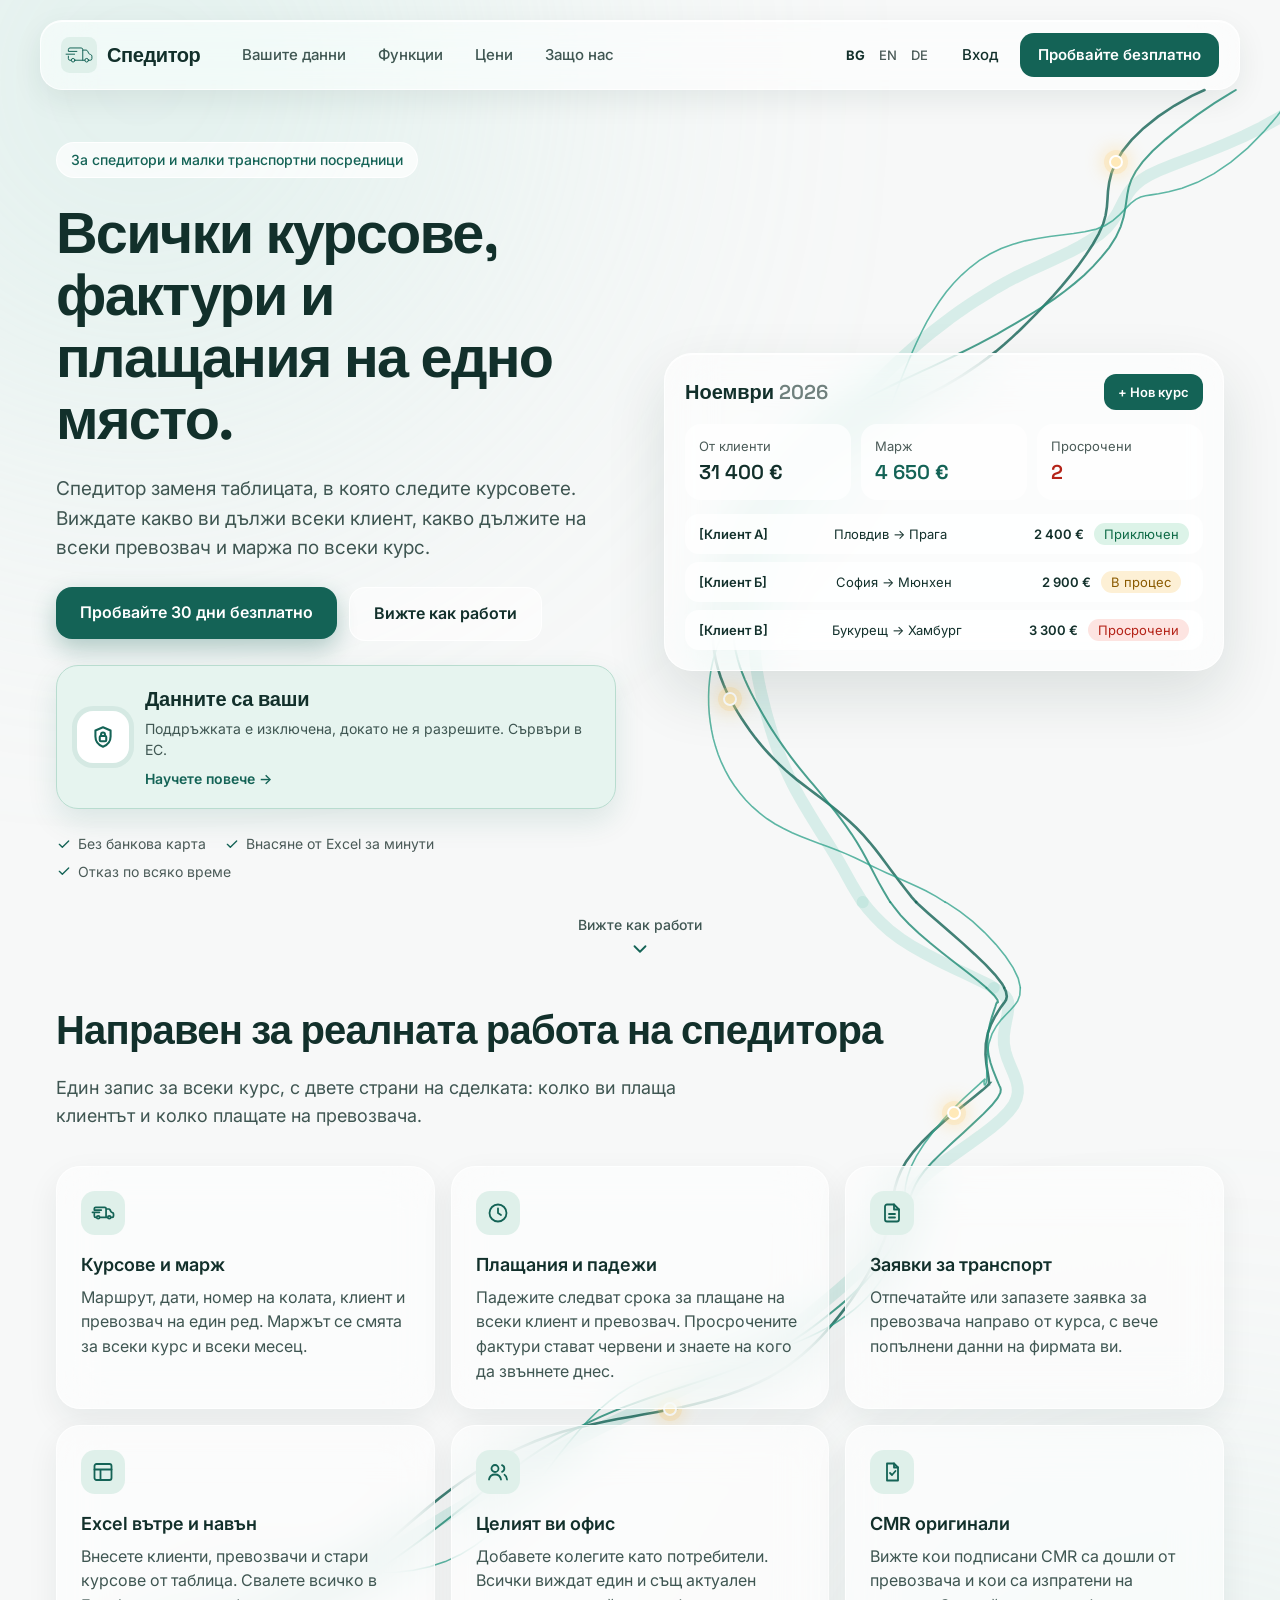
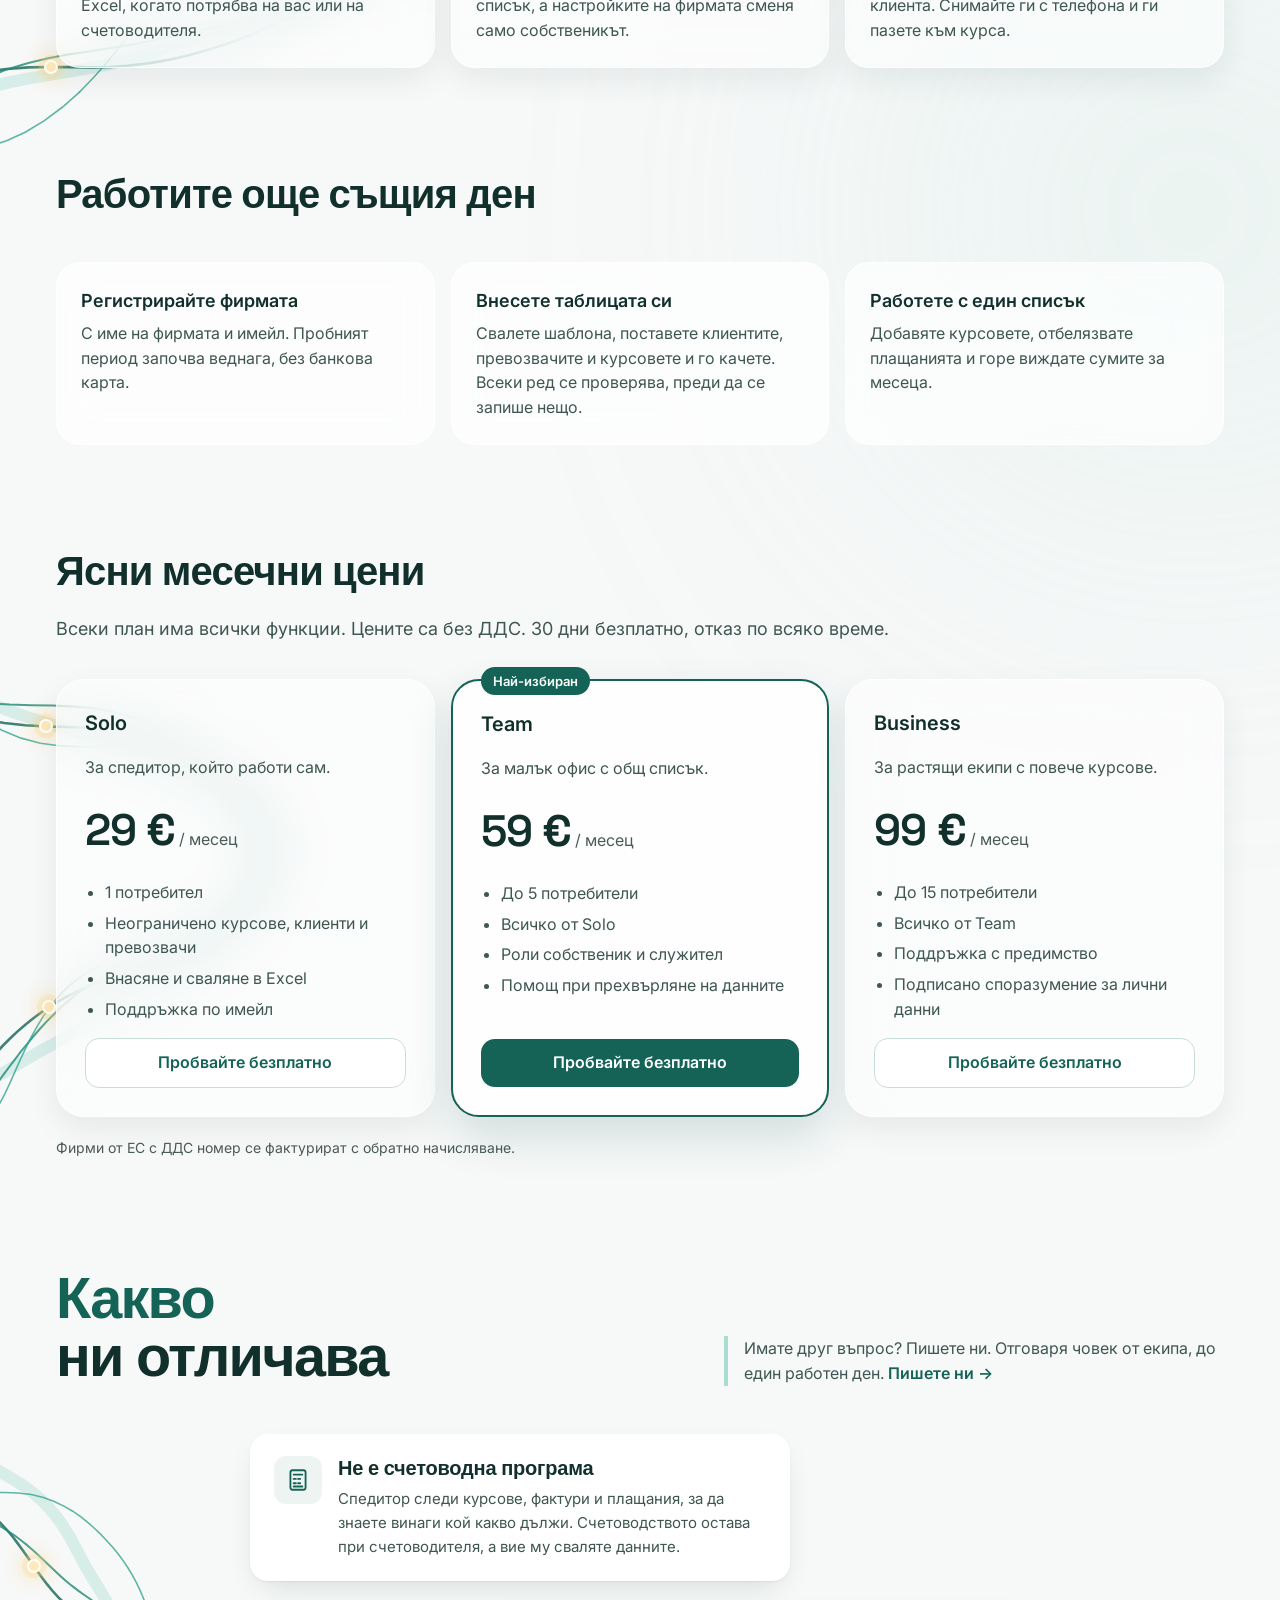
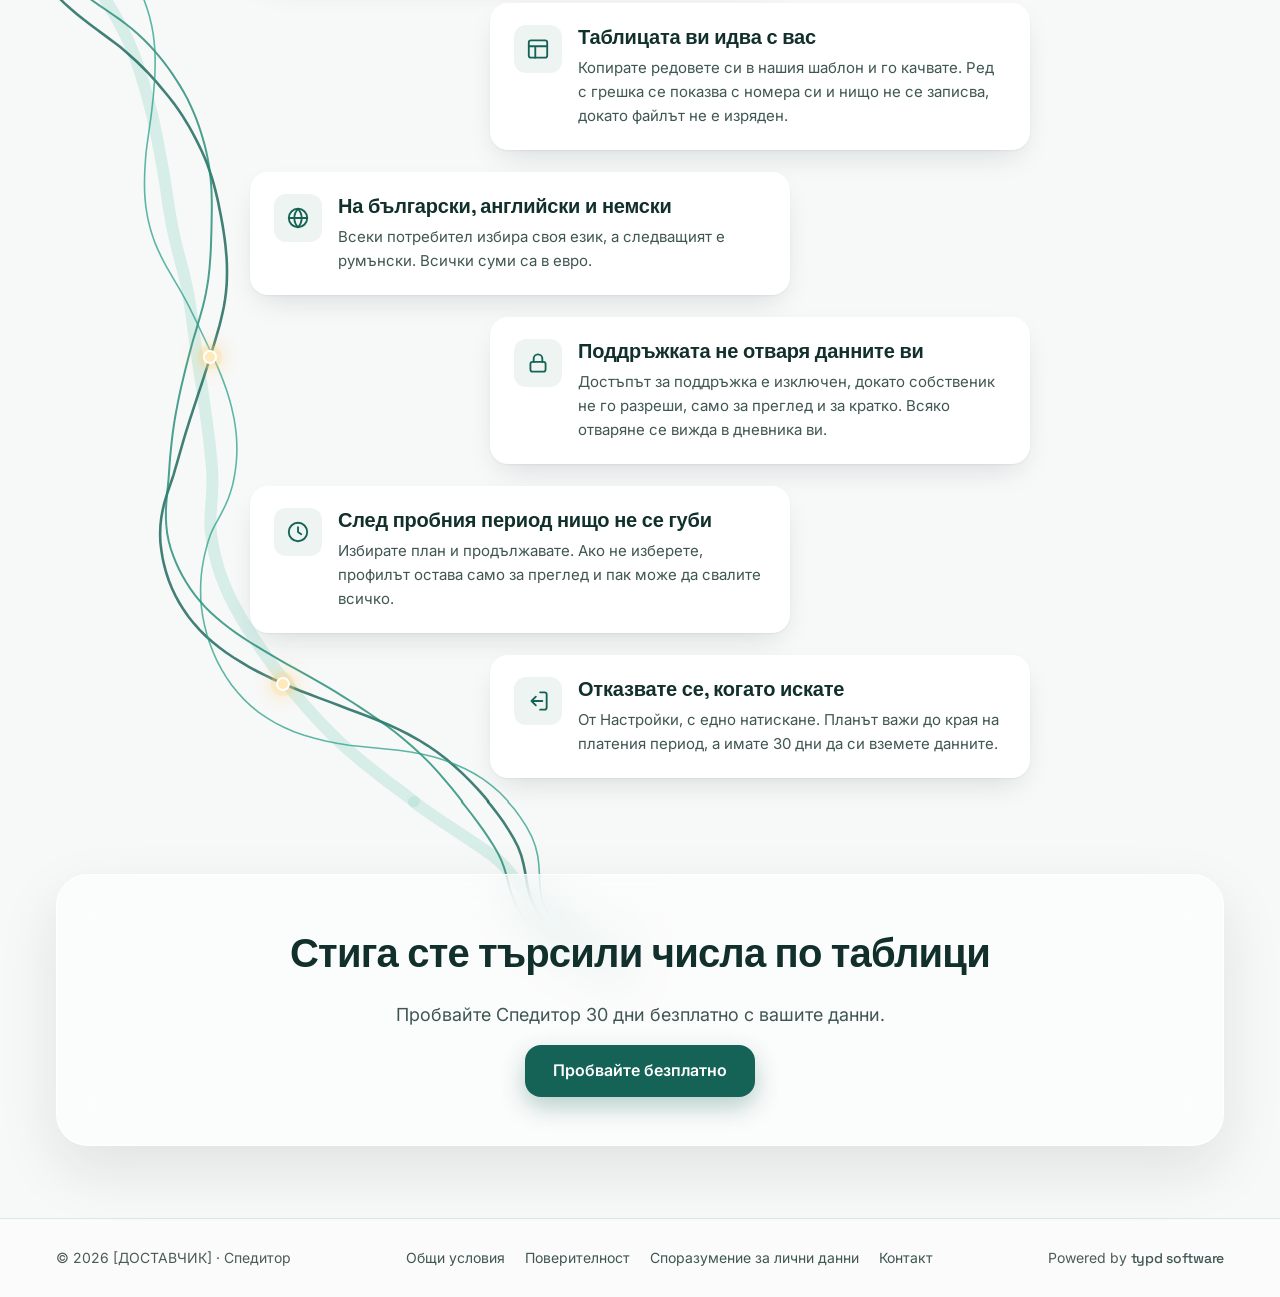
==== bg/index.html @ 88a6d51a "Whole site from the design, three languages" ====
<!doctype html>
<html lang="bg">
<head>
<meta charset="utf-8">
<meta name="viewport" content="width=device-width, initial-scale=1">
<title>Спедитор – Всички курсове, фактури и плащания на едно място</title>
<link href="https://fonts.googleapis.com/css2?family=Inter:wght@400;500;600&amp;family=Space+Grotesk:wght@500;600&amp;display=swap" rel="stylesheet">
<style>
body{margin:0}
html{scroll-behavior:smooth}
@keyframes cue{0%,100%{transform:translateY(0)}50%{transform:translateY(6px)}}
@keyframes rise{from{opacity:0;transform:translateY(28px)}to{opacity:1;transform:none}}
@keyframes float{0%,100%{transform:translateY(0)}50%{transform:translateY(-8px)}}
.cue-arrow{animation:cue 1.6s ease-in-out infinite}
.float{animation:float 7s ease-in-out infinite}
.data-card{transition:transform .2s ease, box-shadow .2s ease}.data-card:hover{transform:translateY(-2px);box-shadow:0 16px 36px rgba(20,99,86,0.18)}
@supports (animation-timeline: view()){.reveal{animation:rise linear both;animation-timeline:view();animation-range:entry 0% cover 22%}}
@media (prefers-reduced-motion: reduce){.cue-arrow,.float,.reveal{animation:none}html{scroll-behavior:auto}}
.wv{display:flex;flex-direction:column;gap:22px;max-width:780px;margin:0 auto}
.wv-card{width:540px}.wv-card:nth-child(even){align-self:flex-end}
.wv-card{position:relative;box-sizing:border-box;display:flex;gap:16px;align-items:flex-start;background:#ffffff;border-radius:18px;padding:22px 24px;box-shadow:0 1px 2px rgba(18,48,43,.06),0 12px 32px -12px rgba(18,48,43,.18)}
@supports (animation-timeline: view()){.wv-card{animation:rise linear both;animation-timeline:view();animation-range:entry 0% cover 22%}}
@media (prefers-reduced-motion: reduce){.wv-card{animation:none}}
.wv-ic{flex:none;width:48px;height:48px;border-radius:12px;background:#eef4f1;display:flex;align-items:center;justify-content:center}
.wv-card h3{margin:0 0 6px;font-family:'Space Grotesk',sans-serif;font-size:20px;font-weight:600;line-height:1.25;letter-spacing:-.01em;color:#12302b}
.wv-card p{margin:0;color:#3f5652;font-size:15px;line-height:1.6}
@media (max-width: 1100px){.wv{margin:0 auto;max-width:36rem}.wv-card{width:auto}.wv-card:nth-child(even){align-self:auto}.wv-card{animation:none}}
:has(> .seg-lines){isolation:isolate}
.seg-lines{position:absolute;top:0;left:50%;width:1440px;height:100%;transform:translateX(-50%);pointer-events:none;overflow:visible;z-index:-1}
.pl-dot{z-index:-1}
.pl-dot{position:absolute;width:10px;height:10px;margin:-7px 0 0 -7px;border-radius:50%;background:#ffe9b8;border:2px solid #ffffff;box-shadow:0 0 0 5px rgba(255,210,122,.22),0 0 18px 6px rgba(255,210,122,.45);pointer-events:none}
@media (max-width: 1100px){.seg-lines,.pl-dot{display:none}}
a{color:#146356;text-decoration:none}a:hover{color:#0f4f45}
</style>
</head>
<body>
<div style="position: relative; overflow: hidden; background: #f7f8f8; font-family: Inter, system-ui, sans-serif; color: #12302b; font-size: 16px; line-height: 1.55">
  <div aria-hidden="true" style="position: absolute; width: 760px; height: 760px; left: -240px; top: -300px; border-radius: 50%; background: #a9ddd1; filter: blur(170px); opacity: 0.28"></div>
  <div aria-hidden="true" style="position: absolute; width: 620px; height: 620px; right: -220px; top: 1500px; border-radius: 50%; background: #a9ddd1; filter: blur(170px); opacity: 0.2"></div>



  <!-- Header -->
  <header style="position: relative; max-width: 1200px; margin: 20px auto 0; padding: 12px 20px; border-radius: 22px; background: rgba(255,255,255,0.55); border: 1px solid rgba(255,255,255,0.75); box-shadow: 0 10px 30px rgba(18,48,43,0.08), inset 0 1px 0 rgba(255,255,255,0.9); backdrop-filter: blur(24px) saturate(160%); display: flex; flex-wrap: wrap; align-items: center; gap: 12px 28px; box-sizing: border-box; width: calc(100% - 32px)">
    <a href="/bg/" style="display: flex; align-items: center; gap: 10px; color: #12302b">
      <svg aria-hidden="true" width="36" height="36" viewBox="0 0 110 110"><rect width="110" height="110" rx="26" fill="#dff0ea"></rect><g transform="translate(-1.5 3.5)" fill="none" stroke="#146356" stroke-width="3" stroke-linecap="round" stroke-linejoin="round"><path d="M50 40.5H24V35a5 5 0 0 1 5-5h34a5 5 0 0 1 5 5v32.5"></path><path d="M17 49h26"></path><path d="M24 55v7.5a5 5 0 0 0 5 5h4"></path><path d="M44 67.5h30.5"></path><path d="M68 36.5h10.2c1.9 0 3.6 1.1 4.5 2.8l3.6 7.2c.8 1.6 2.3 2.7 4 3.1l1.6.4c2.3.6 4 2.7 4 5.1v7.4a5 5 0 0 1-5 5H85.5"></path><circle cx="38.5" cy="67.5" r="5.5"></circle><circle cx="80" cy="67.5" r="5.5"></circle></g></svg>
      <span style="font-family: 'Space Grotesk', sans-serif; font-weight: 600; font-size: 20px; letter-spacing: -0.02em">Спедитор</span>
    </a>
    <nav style="display: flex; flex-wrap: wrap; gap: 4px; flex-grow: 1; font-size: 15px; font-weight: 500">
      <a href="/bg/vashite-danni/" style="padding: 10px 14px; border-radius: 12px; color: #3f5652">Вашите данни</a>
      <a href="#features" style="padding: 10px 14px; border-radius: 12px; color: #3f5652">Функции</a>
      <a href="#pricing" style="padding: 10px 14px; border-radius: 12px; color: #3f5652">Цени</a>
      <a href="#why" style="padding: 10px 14px; border-radius: 12px; color: #3f5652">Защо нас</a>
    </nav>
    <div style="display: flex; align-items: center; gap: 8px; font-size: 15px; font-weight: 500">
      <nav aria-label="Език" style="display: flex; align-items: center; gap: 2px; padding: 0 6px; font-size: 13px">
        <a href="/bg/" lang="bg" aria-current="true" style="padding: 10px 6px; color: #12302b; font-weight: 700">BG</a>
        <a href="/" lang="en" style="padding: 10px 6px; color: #4b5b58">EN</a>
        <a href="/de/" lang="de" style="padding: 10px 6px; color: #4b5b58">DE</a>
      </nav>
      <a href="#" style="padding: 10px 14px; border-radius: 12px; color: #12302b">Вход</a>
      <a href="#" style="display: flex; align-items: center; height: 44px; padding: 0 18px; border-radius: 14px; background: #146356; color: #ffffff; font-weight: 600">Пробвайте безплатно</a>
    </div>
  </header>

  <!-- Hero -->
  <section style="position: relative; max-width: 1200px; margin: 0 auto; padding: 52px 16px 20px; box-sizing: border-box; display: grid; grid-template-columns: repeat(auto-fit, minmax(min(100%, 460px), 1fr)); gap: 48px; align-items: center">
    <svg class="seg-lines" aria-hidden="true" viewBox="0 0 1440 701" preserveAspectRatio="none"><polyline points="1394.7,0.0 1394.4,0.3 1384.8,8.5 1372.8,16.5 1358.2,24.4 1341.8,32.2 1324.2,39.7 1305.9,46.6 1287.6,53.1 1270.1,58.9 1254.0,64.2 1240.1,69.0 1229.2,73.5 1221.3,77.6 1215.6,81.6 1211.2,85.6 1207.6,89.8 1204.4,94.7 1201.1,100.2 1197.4,106.3 1192.7,112.7 1186.7,118.9 1179.1,124.7 1170.4,129.8 1160.9,134.6 1150.8,139.2 1140.3,143.6 1129.3,148.0 1118.3,152.4 1107.2,156.8 1096.3,161.4 1085.7,166.1 1075.6,171.1 1066.1,176.1 1056.8,181.1 1047.7,186.3 1038.7,191.6 1030.0,197.0 1021.5,202.6 1013.1,208.2 1004.9,214.0 996.9,219.8 989.0,225.8 981.3,231.8 973.6,238.0 966.0,244.3 958.6,250.7 951.4,257.2 944.3,263.8 937.4,270.6 930.8,277.4 924.4,284.2 918.4,291.1 912.7,298.0 907.2,305.0 902.0,311.9 896.9,318.8 892.1,325.7 887.6,332.6 883.2,339.5 879.1,346.4 875.2,353.2 871.6,359.9 868.2,366.6 865.0,373.3 862.0,379.8 859.3,386.4 856.7,392.8 854.3,399.2 852.1,405.5 850.0,411.8 848.1,418.0 846.2,424.3 844.4,430.5 842.6,436.6 841.0,442.7 839.5,448.6 838.2,454.4 837.0,460.1 836.1,465.6 835.5,471.0 835.1,476.1 835.0,481.2 835.1,486.2 835.5,491.2 836.1,496.3 836.9,501.5 837.9,506.8 839.1,512.1 840.4,517.5 841.9,523.1 843.5,528.7 845.2,534.4 846.9,540.1 848.8,545.7 850.7,551.4 852.8,557.1 855.0,562.9 857.4,568.7 860.0,574.5 862.7,580.4 865.7,586.4 868.9,592.5 872.3,598.6 876.2,604.9 880.3,611.3 884.8,617.9 889.4,624.6 894.3,631.4 899.2,638.3 904.2,645.2 909.3,652.1 914.3,659.1 919.0,666.0 923.6,672.9 928.0,679.8 932.5,686.7 937.3,693.6 942.4,700.7 942.7,701.0" fill="none" stroke="#a9ddd1" stroke-width="12" stroke-linecap="round" opacity="0.4" vector-effect="non-scaling-stroke"></polyline><polyline points="1284.5,0.0 1271.8,5.1 1254.2,13.6 1238.0,23.0 1223.6,32.9 1211.6,43.0 1202.4,52.9 1195.9,62.4 1191.6,71.4 1189.2,79.7 1188.0,87.2 1187.5,94.2 1186.9,101.0 1185.6,108.1 1183.1,115.8 1178.7,124.2 1172.9,133.1 1166.1,142.1 1158.5,151.2 1150.4,160.2 1141.9,169.0 1133.2,177.6 1124.5,185.7 1115.9,193.4 1107.7,200.5 1100.0,207.1 1092.1,213.5 1084.1,219.7 1075.9,225.6 1067.6,231.2 1059.2,236.5 1050.6,241.6 1042.0,246.5 1033.2,251.1 1024.3,255.5 1015.2,259.7 1006.0,263.8 996.7,267.7 987.3,271.4 977.9,275.0 968.6,278.6 959.3,282.1 950.1,285.6 941.0,289.1 932.1,292.8 923.5,296.6 915.0,300.5 906.8,304.5 898.8,308.7 890.9,313.1 883.3,317.6 876.0,322.4 868.9,327.3 862.1,332.4 855.5,337.7 849.3,343.3 843.4,349.0 837.8,354.9 832.6,361.0 827.8,367.2 823.3,373.5 819.1,379.9 815.3,386.4 811.8,393.0 808.6,399.6 805.8,406.2 803.2,412.7 800.9,419.3 798.8,426.1 796.9,433.1 795.3,440.3 794.0,447.7 793.1,455.2 792.6,462.8 792.7,470.5 793.2,478.2 794.4,485.7 796.0,493.0 798.1,499.9 800.6,506.6 803.5,513.1 806.6,519.3 810.0,525.3 813.7,531.1 817.5,536.8 821.5,542.3 825.7,547.7 830.0,553.0 834.5,558.2 839.2,563.3 844.0,568.3 849.1,573.1 854.3,577.8 859.6,582.3 865.2,586.8 870.9,591.1 876.7,595.2 882.9,599.3 889.3,603.5 895.8,607.7 902.6,612.1 909.4,616.7 916.3,621.4 923.1,626.4 929.9,631.6 936.8,637.2 943.4,643.2 949.6,649.3 955.2,655.2 960.4,661.0 965.3,666.7 970.1,672.3 975.0,677.9 980.1,683.8 985.7,690.0 991.7,696.6 996.1,701.0" fill="none" stroke="#146356" stroke-width="2.6" stroke-linecap="round" opacity="0.8" vector-effect="non-scaling-stroke"></polyline><polyline points="1315.8,0.0 1311.8,2.0 1294.4,11.4 1277.2,21.5 1260.7,32.0 1245.6,42.6 1232.6,52.7 1222.6,62.0 1215.7,70.3 1211.3,77.5 1208.8,83.8 1207.4,89.7 1206.4,95.6 1205.3,102.1 1203.7,109.5 1200.7,117.9 1195.9,127.0 1189.2,136.0 1181.4,144.3 1173.1,152.2 1164.1,159.8 1154.6,166.9 1144.7,173.7 1134.7,180.1 1124.6,186.0 1114.7,191.4 1105.2,196.4 1096.0,201.2 1086.8,205.8 1077.5,210.4 1068.1,214.8 1058.7,219.1 1049.3,223.2 1039.9,227.2 1030.4,231.2 1021.0,235.1 1011.5,238.9 1002.1,242.7 992.6,246.5 983.2,250.3 973.8,254.2 964.5,258.1 955.3,262.1 946.3,266.3 937.4,270.6 928.8,275.1 920.5,279.8 912.5,284.8 904.8,289.9 897.5,295.1 890.4,300.5 883.6,306.1 877.1,311.9 870.9,317.9 865.0,324.0 859.5,330.3 854.3,336.7 849.4,343.3 844.8,350.0 840.6,356.8 836.8,363.6 833.3,370.5 830.1,377.5 827.3,384.4 824.7,391.3 822.5,398.3 820.5,405.2 818.8,412.0 817.4,418.8 816.0,425.6 814.9,432.4 813.9,439.3 813.2,446.2 812.8,453.1 812.7,459.9 813.0,466.7 813.6,473.3 814.6,479.7 816.1,486.0 817.9,492.0 820.0,497.9 822.4,503.6 825.0,509.1 827.9,514.6 830.9,520.0 834.1,525.3 837.4,530.6 840.8,535.8 844.2,541.0 847.7,546.1 851.3,551.2 855.0,556.1 858.8,561.0 862.7,565.9 866.7,570.7 870.8,575.5 875.0,580.3 879.3,585.0 883.8,589.8 888.5,594.7 893.5,599.8 898.7,605.1 904.0,610.7 909.5,616.5 915.1,622.6 920.6,628.9 926.1,635.4 931.6,642.2 936.9,649.3 941.8,656.4 946.2,663.3 950.4,670.2 954.5,677.0 958.7,683.9 963.3,691.0 968.3,698.3 970.3,701.0" fill="none" stroke="#1f8a74" stroke-width="2" stroke-linecap="round" opacity="0.8" vector-effect="non-scaling-stroke"></polyline><polyline points="1375.4,0.0 1369.2,8.6 1357.4,22.3 1343.3,36.4 1327.6,50.1 1310.9,62.2 1294.0,72.2 1277.4,79.7 1262.0,84.8 1248.7,87.9 1238.5,89.6 1231.2,90.5 1225.5,91.3 1220.6,92.4 1215.9,94.4 1211.0,97.7 1205.7,102.2 1199.7,107.5 1192.8,112.7 1184.7,117.2 1175.3,120.3 1164.7,122.3 1153.5,123.8 1141.8,125.1 1129.7,126.5 1117.4,128.1 1105.1,130.2 1093.0,133.1 1081.2,136.8 1069.9,141.6 1059.4,147.1 1050.1,153.2 1041.6,159.7 1033.6,166.8 1026.2,174.4 1019.3,182.6 1012.9,191.1 1006.9,200.0 1001.3,209.3 996.1,218.8 991.1,228.5 986.3,238.4 981.7,248.4 977.1,258.4 972.6,268.4 968.3,278.2 963.9,287.8 959.7,297.0 955.6,305.9 951.5,314.3 947.5,322.4 943.4,330.0 939.2,337.3 934.9,344.2 930.4,350.7 925.9,356.8 921.2,362.5 916.5,367.9 911.6,373.0 906.6,377.8 901.6,382.4 896.4,386.8 891.2,391.0 885.9,395.2 880.6,399.3 875.1,403.4 869.6,407.5 864.0,411.7 858.5,416.0 852.9,420.3 847.3,424.7 841.6,429.3 836.0,433.9 830.5,438.6 825.1,443.4 819.8,448.4 814.8,453.7 810.0,459.3 805.6,465.3 801.6,471.7 798.1,478.6 795.2,485.7 792.8,493.1 791.0,500.6 789.7,508.2 788.9,515.8 788.6,523.3 788.7,530.8 789.2,538.1 790.2,545.3 791.5,552.3 793.2,559.4 795.5,566.5 798.2,573.5 801.4,580.4 805.2,587.3 809.5,594.0 814.4,600.5 819.8,606.8 825.7,612.8 832.3,618.6 839.4,624.0 847.1,629.0 855.1,633.5 863.5,637.4 872.1,641.1 881.0,644.3 890.0,647.4 899.1,650.3 908.2,653.2 917.3,656.1 926.2,659.3 934.9,662.7 943.2,666.1 951.2,669.5 959.0,672.7 966.7,675.8 974.3,678.7 981.9,681.6 989.7,684.6 997.4,687.7 1005.8,691.2 1016.0,696.0 1025.1,701.0" fill="none" stroke="#2aa088" stroke-width="1.6" stroke-linecap="round" opacity="0.75" vector-effect="non-scaling-stroke"></polyline></svg><span class="pl-dot" style="left: calc(50% + 476px); top: 8.901%"></span><span class="pl-dot" style="left: calc(50% + 90px); top: 74.936%"></span>
    <div style="display: flex; flex-direction: column; gap: 24px">
      <span style="align-self: flex-start; padding: 6px 14px; border-radius: 999px; background: rgba(255,255,255,0.7); border: 1px solid rgba(255,255,255,0.9); font-size: 14px; font-weight: 500; color: #146356">За спедитори и малки транспортни посредници</span>
      <h1 style="margin: 0; font-family: 'Space Grotesk', sans-serif; font-weight: 600; font-size: clamp(2.4rem, 5vw, 3.6rem); line-height: 1.08; letter-spacing: -0.03em">Всички курсове, фактури и плащания на едно място.</h1>
      <p style="margin: 0; font-size: 19px; color: #3f5652; max-width: 34rem">Спедитор заменя таблицата, в която следите курсовете. Виждате какво ви дължи всеки клиент, какво дължите на всеки превозвач и маржа по всеки курс.</p>
      <div style="display: flex; flex-wrap: wrap; gap: 12px">
        <a href="#" style="display: flex; align-items: center; height: 52px; padding: 0 24px; border-radius: 16px; background: #146356; color: #ffffff; font-weight: 600; font-size: 16px; box-shadow: 0 10px 24px rgba(20,99,86,0.3)">Пробвайте 30 дни безплатно</a>
        <a href="#how" style="display: flex; align-items: center; height: 52px; padding: 0 24px; border-radius: 16px; background: rgba(255,255,255,0.55); border: 1px solid rgba(255,255,255,0.85); color: #12302b; font-weight: 600; font-size: 16px">Вижте как работи</a>
      </div>
      <a href="/bg/vashite-danni/" class="data-card" style="position: relative; display: flex; align-items: center; gap: 16px; padding: 18px 20px; border-radius: 22px; background: #e6f4ef; border: 1px solid #b8dccf; color: #12302b; max-width: 36rem; box-shadow: 0 12px 30px rgba(20,99,86,0.12)">
        <span style="width: 52px; height: 52px; flex-shrink: 0; border-radius: 16px; background: #ffffff; display: flex; align-items: center; justify-content: center; box-shadow: 0 0 0 5px rgba(20,99,86,0.08)"><svg aria-hidden="true" width="26" height="26" viewBox="0 0 24 24" fill="none" stroke="#146356" stroke-width="1.9" stroke-linecap="round" stroke-linejoin="round"><path d="M12 3 5 6v5.5c0 4.3 2.9 7.9 7 9.5 4.1-1.6 7-5.2 7-9.5V6z"></path><rect x="9" y="11" width="6" height="5" rx="1"></rect><path d="M10.2 11V9.6a1.8 1.8 0 0 1 3.6 0V11"></path></svg></span>
        <span style="display: flex; flex-direction: column; gap: 3px">
          <strong style="font-family: 'Space Grotesk', sans-serif; font-size: 20px; font-weight: 600; letter-spacing: -0.01em">Данните са ваши</strong>
          <span style="font-size: 14px; color: #3f5652">Поддръжката е изключена, докато не я разрешите. Сървъри в ЕС.</span>
          <span style="margin-top: 4px; font-size: 14px; font-weight: 600; color: #146356">Научете повече →</span>
        </span>
      </a>
      <ul style="margin: 0; padding: 0; list-style: none; display: flex; flex-wrap: wrap; gap: 6px 18px; font-size: 14px; color: #4b5b58">
        <li style="display: flex; align-items: center; gap: 6px"><svg aria-hidden="true" width="16" height="16" viewBox="0 0 24 24" fill="none" stroke="#146356" stroke-width="2" stroke-linecap="round" stroke-linejoin="round"><path d="m5 12.5 4.5 4.5L19 7.5"></path></svg><span>Без банкова карта</span></li>
        <li style="display: flex; align-items: center; gap: 6px"><svg aria-hidden="true" width="16" height="16" viewBox="0 0 24 24" fill="none" stroke="#146356" stroke-width="2" stroke-linecap="round" stroke-linejoin="round"><path d="m5 12.5 4.5 4.5L19 7.5"></path></svg><span>Внасяне от Excel за минути</span></li>
        <li style="display: flex; align-items: center; gap: 6px"><svg aria-hidden="true" width="16" height="16" viewBox="0 0 24 24" fill="none" stroke="#146356" stroke-width="2" stroke-linecap="round" stroke-linejoin="round"><path d="m5 12.5 4.5 4.5L19 7.5"></path></svg><span>Отказ по всяко време</span></li>
      </ul>
    </div>

    <!-- Product preview -->
    <div class="float" role="img" aria-label="Преглед на списъка с курсове в Спедитор със сумите за месеца" style="padding: 20px; border-radius: 28px; background: rgba(255,255,255,0.55); border: 1px solid rgba(255,255,255,0.8); box-shadow: 0 24px 60px rgba(18,48,43,0.12), inset 0 1px 0 rgba(255,255,255,0.9); backdrop-filter: blur(24px) saturate(160%); display: flex; flex-direction: column; gap: 14px; font-size: 13px">
      <div style="display: flex; justify-content: space-between; align-items: center">
        <span style="font-family: 'Space Grotesk', sans-serif; font-weight: 600; font-size: 20px">Ноември <span style="color: #6f807d">2026</span></span>
        <span style="padding: 8px 14px; border-radius: 12px; background: #146356; color: #ffffff; font-weight: 600">+ Нов курс</span>
      </div>
      <div style="display: grid; grid-template-columns: repeat(3, minmax(0, 1fr)); gap: 10px">
        <div style="padding: 12px 14px; border-radius: 16px; background: rgba(255,255,255,0.7)"><div style="color: #4b5b58">От клиенти</div><div style="font-family: 'Space Grotesk', sans-serif; font-weight: 600; font-size: 20px">31 400 €</div></div>
        <div style="padding: 12px 14px; border-radius: 16px; background: rgba(255,255,255,0.7)"><div style="color: #4b5b58">Марж</div><div style="font-family: 'Space Grotesk', sans-serif; font-weight: 600; font-size: 20px; color: #146356">4 650 €</div></div>
        <div style="padding: 12px 14px; border-radius: 16px; background: rgba(255,255,255,0.7)"><div style="color: #4b5b58">Просрочени</div><div style="font-family: 'Space Grotesk', sans-serif; font-weight: 600; font-size: 20px; color: #b42318">2</div></div>
      </div>
      <div style="display: flex; flex-direction: column; gap: 8px">
        <div style="display: grid; grid-template-columns: 1.3fr 1.6fr 0.9fr 0.9fr; gap: 10px; align-items: center; padding: 10px 14px; border-radius: 14px; background: rgba(255,255,255,0.75)"><span style="font-weight: 600">[Клиент А]</span><span>Пловдив → Прага</span><span style="text-align: right; font-weight: 600">2 400 €</span><span><span style="padding: 3px 10px; border-radius: 999px; background: #dcf3e8; color: #0f6b47">Приключен</span></span></div>
        <div style="display: grid; grid-template-columns: 1.3fr 1.6fr 0.9fr 0.9fr; gap: 10px; align-items: center; padding: 10px 14px; border-radius: 14px; background: rgba(255,255,255,0.75)"><span style="font-weight: 600">[Клиент Б]</span><span>София → Мюнхен</span><span style="text-align: right; font-weight: 600">2 900 €</span><span><span style="padding: 3px 10px; border-radius: 999px; background: #fdf0d5; color: #8a5a00">В процес</span></span></div>
        <div style="display: grid; grid-template-columns: 1.3fr 1.6fr 0.9fr 0.9fr; gap: 10px; align-items: center; padding: 10px 14px; border-radius: 14px; background: rgba(255,255,255,0.75)"><span style="font-weight: 600">[Клиент В]</span><span>Букурещ → Хамбург</span><span style="text-align: right; font-weight: 600">3 300 €</span><span><span style="padding: 3px 10px; border-radius: 999px; background: #fde4e1; color: #b42318">Просрочени</span></span></div>
      </div>
    </div>
  </section>

  <!-- Scroll cue -->
  <div style="position: relative; display: flex; justify-content: center; padding: 4px 16px 20px">
    <svg class="seg-lines" aria-hidden="true" viewBox="0 0 1440 85" preserveAspectRatio="none"><polyline points="942.7,0.0 948.1,6.8 954.6,14.1 961.9,21.4 970.3,28.9 980.5,36.6 992.4,44.1 1005.4,51.4 1019.1,58.4 1032.8,65.1 1046.2,71.3 1058.5,77.2 1069.3,82.5 1073.7,85.0" fill="none" stroke="#a9ddd1" stroke-width="12" stroke-linecap="round" opacity="0.4" vector-effect="non-scaling-stroke"></polyline><polyline points="996.1,0.0 998.9,2.8 1008.2,11.1 1019.2,20.5 1031.0,30.7 1043.1,41.3 1054.9,52.0 1065.8,62.4 1075.1,72.2 1082.0,81.0 1084.2,85.0" fill="none" stroke="#146356" stroke-width="2.6" stroke-linecap="round" opacity="0.8" vector-effect="non-scaling-stroke"></polyline><polyline points="970.3,0.0 974.0,4.9 980.5,13.0 988.7,21.6 998.8,30.9 1010.2,40.6 1022.5,50.5 1035.0,60.2 1047.0,69.5 1058.1,78.1 1066.5,85.0" fill="none" stroke="#1f8a74" stroke-width="2" stroke-linecap="round" opacity="0.8" vector-effect="non-scaling-stroke"></polyline><polyline points="1025.1,0.0 1027.7,1.4 1040.1,9.6 1052.6,19.3 1064.7,30.3 1075.8,42.0 1085.5,53.8 1093.2,65.3 1098.2,75.7 1100.3,84.7 1100.3,85.0" fill="none" stroke="#2aa088" stroke-width="1.6" stroke-linecap="round" opacity="0.75" vector-effect="non-scaling-stroke"></polyline></svg>
    <a href="#features" style="display: inline-flex; flex-direction: column; align-items: center; gap: 2px; padding: 8px 14px; border-radius: 14px; font-size: 14px; font-weight: 500; color: #3f5652">
      <span>Вижте как работи</span>
      <svg class="cue-arrow" aria-hidden="true" width="22" height="22" viewBox="0 0 24 24" fill="none" stroke="#146356" stroke-width="2" stroke-linecap="round" stroke-linejoin="round"><path d="m6 9 6 6 6-6"></path></svg>
    </a>
  </div>

  <!-- Features -->
  <section id="features" style="position: relative; max-width: 1200px; margin: 0 auto; padding: 12px 16px 24px; box-sizing: border-box">
    <svg class="seg-lines" aria-hidden="true" viewBox="0 0 1440 679" preserveAspectRatio="none"><polyline points="1073.7,0.0 1077.7,2.2 1083.0,6.0 1085.8,8.8 1087.3,11.0 1088.1,13.2 1088.5,16.4 1088.2,20.6 1087.4,25.9 1086.1,32.0 1084.8,38.8 1083.8,46.2 1083.9,53.9 1085.3,61.4 1087.4,68.1 1090.0,74.3 1092.5,80.0 1094.8,85.4 1096.6,90.6 1097.7,95.7 1097.8,100.9 1096.6,106.6 1093.7,112.8 1088.3,119.7 1080.6,127.1 1071.2,134.8 1060.4,142.7 1049.0,150.6 1037.5,158.4 1026.3,165.9 1016.1,173.0 1007.5,179.6 1001.1,185.6 996.4,191.0 992.6,196.2 989.5,201.3 986.8,206.4 984.3,211.9 981.7,217.7 978.8,224.1 975.3,230.9 971.0,238.0 965.8,245.0 960.3,251.5 954.7,257.7 948.9,263.7 942.8,269.6 936.6,275.4 930.3,281.1 923.8,286.7 917.2,292.2 910.5,297.6 903.9,302.9 897.3,308.1 890.7,313.3 884.1,318.5 877.3,323.7 870.4,328.9 863.2,334.1 855.8,339.1 848.1,344.1 840.0,349.0 831.5,353.8 822.7,358.6 813.7,363.2 804.4,367.9 794.9,372.5 785.2,377.1 775.2,381.8 764.9,386.4 754.5,391.1 743.7,395.9 732.7,400.8 721.4,405.8 709.8,411.0 697.9,416.3 685.8,421.9 673.4,427.8 660.9,433.9 648.2,440.2 635.4,446.9 622.4,453.9 609.4,461.1 596.2,468.5 582.6,476.3 568.7,484.3 554.6,492.5 540.3,500.9 525.9,509.3 511.5,517.8 497.1,526.3 482.7,534.6 468.5,542.7 454.1,550.7 439.5,558.5 424.7,566.0 409.7,573.2 394.7,580.1 379.8,586.6 364.9,592.7 350.2,598.5 335.7,603.9 321.6,609.0 308.1,613.8 295.3,618.5 282.9,623.1 270.6,627.7 258.3,632.1 245.7,636.5 232.7,640.7 219.1,644.7 204.7,648.6 189.3,652.3 172.2,655.6 153.1,658.8 132.7,662.0 111.5,665.5 90.4,669.5 69.8,674.1 51.7,679.0" fill="none" stroke="#a9ddd1" stroke-width="12" stroke-linecap="round" opacity="0.4" vector-effect="non-scaling-stroke"></polyline><polyline points="1084.2,0.0 1085.9,3.2 1086.8,8.2 1086.1,11.4 1084.7,13.5 1082.9,15.8 1080.6,18.8 1077.8,23.0 1074.5,28.3 1071.0,35.1 1067.8,43.6 1065.8,53.8 1065.5,64.1 1066.3,73.0 1067.5,80.5 1068.5,86.4 1069.0,90.7 1069.0,93.2 1068.9,93.7 1068.9,92.7 1069.4,91.6 1069.7,91.6 1067.8,93.9 1062.5,98.5 1054.6,104.7 1045.0,112.1 1034.3,120.3 1023.3,129.2 1012.4,138.7 1002.3,148.3 993.3,158.0 986.2,167.3 981.1,176.0 977.6,184.1 975.2,191.8 973.6,199.0 972.6,206.0 971.8,212.9 970.8,220.0 969.3,227.5 967.1,235.4 964.0,243.6 960.4,251.6 956.7,259.4 952.6,267.1 948.3,274.8 943.8,282.3 939.0,289.7 934.0,296.9 928.9,303.9 923.6,310.7 918.3,317.2 913.0,323.5 907.5,329.6 901.7,335.7 895.6,341.8 889.1,347.8 882.1,353.8 874.6,359.6 866.5,365.2 857.8,370.6 848.6,375.7 839.0,380.3 829.2,384.5 818.9,388.5 808.3,392.1 797.3,395.5 785.9,398.7 774.2,401.5 762.2,404.2 749.9,406.6 737.2,409.0 724.3,411.2 711.1,413.5 697.6,415.8 684.0,418.3 670.3,421.2 656.5,424.4 642.6,428.1 628.8,432.3 615.1,437.2 601.5,442.8 587.9,449.1 574.3,456.1 560.6,464.0 546.8,472.7 533.0,482.1 519.3,492.2 505.7,502.9 492.2,513.9 478.9,525.0 465.9,536.2 452.8,547.4 439.5,558.4 425.9,569.1 412.1,579.3 398.2,588.9 384.2,597.7 370.2,605.8 356.1,613.0 342.2,619.3 328.6,624.8 315.5,629.6 302.8,633.8 290.3,637.7 277.6,641.2 264.6,644.5 251.2,647.4 237.2,650.0 222.5,652.1 206.9,653.8 190.3,654.9 172.1,655.3 152.0,655.1 130.6,654.9 108.6,655.3 86.6,656.8 65.4,659.8 45.4,664.3 27.2,670.4 10.9,677.8 9.1,679.0" fill="none" stroke="#146356" stroke-width="2.6" stroke-linecap="round" opacity="0.8" vector-effect="non-scaling-stroke"></polyline><polyline points="1066.5,0.0 1067.4,0.8 1074.2,7.2 1077.5,11.6 1078.0,13.7 1077.4,14.2 1076.8,14.1 1076.3,15.0 1075.5,17.6 1074.0,21.8 1072.0,27.6 1069.9,34.8 1068.0,43.7 1067.4,53.8 1068.4,63.7 1070.5,72.1 1072.9,79.0 1075.2,84.6 1077.1,89.0 1078.5,92.3 1079.5,94.4 1080.3,95.9 1080.8,97.9 1080.4,101.0 1077.5,106.2 1071.8,113.1 1063.7,121.2 1054.0,130.0 1043.6,139.3 1032.8,148.8 1022.4,158.3 1012.9,167.3 1005.0,175.8 999.2,183.3 995.3,189.9 992.4,196.1 990.3,201.8 988.7,207.5 987.1,213.3 985.5,219.6 983.4,226.4 980.6,233.9 976.8,241.9 972.1,249.9 967.0,257.2 961.9,264.0 956.5,270.7 950.8,277.2 944.9,283.4 938.8,289.5 932.5,295.4 926.1,301.1 919.5,306.6 912.9,311.8 906.3,316.9 899.6,322.0 892.7,327.0 885.6,331.9 878.2,336.8 870.5,341.6 862.4,346.3 854.0,350.9 845.1,355.2 835.8,359.3 826.2,363.2 816.3,366.9 806.2,370.5 795.9,374.0 785.4,377.5 774.7,380.9 763.7,384.4 752.5,387.9 741.2,391.5 729.6,395.3 717.9,399.3 705.9,403.5 693.8,408.2 681.5,413.2 669.1,418.7 656.6,424.8 644.1,431.4 631.6,438.5 619.0,446.2 606.5,454.4 593.9,463.2 581.0,472.4 567.8,482.1 554.5,492.1 540.9,502.4 527.3,512.7 513.5,523.0 499.7,533.1 486.0,542.8 472.2,552.1 458.2,561.0 443.7,569.3 428.9,576.9 413.9,583.9 398.7,590.1 383.3,595.5 367.9,600.3 352.6,604.4 337.4,608.0 322.5,611.2 308.2,614.0 294.5,616.8 281.1,619.6 267.9,622.4 254.6,625.1 241.3,627.8 227.7,630.4 213.6,632.9 199.0,635.4 183.6,637.8 166.9,640.2 148.1,642.9 128.1,646.5 107.4,651.3 86.8,657.3 66.9,664.7 48.4,673.0 37.5,679.0" fill="none" stroke="#1f8a74" stroke-width="2" stroke-linecap="round" opacity="0.8" vector-effect="non-scaling-stroke"></polyline><polyline points="1100.3,0.0 1099.8,6.9 1097.7,12.5 1094.4,17.0 1090.5,21.2 1086.1,25.5 1081.3,30.5 1076.5,36.6 1072.0,44.3 1068.7,53.9 1067.2,63.9 1066.8,73.0 1066.8,80.7 1066.7,86.9 1066.2,91.3 1065.3,93.5 1064.4,93.4 1064.0,91.3 1064.4,88.9 1065.1,87.5 1063.7,88.8 1059.1,93.0 1051.7,99.4 1042.7,107.5 1032.7,117.0 1022.5,127.8 1012.7,139.3 1003.7,151.0 996.2,162.4 990.8,172.9 987.5,182.3 985.6,190.6 984.8,198.2 984.6,205.2 984.7,212.1 984.6,219.2 984.1,226.8 982.8,235.2 980.3,244.3 976.7,253.5 972.7,262.0 968.5,269.9 963.9,277.4 958.8,284.7 953.4,291.5 947.5,298.0 941.3,304.1 934.7,309.7 927.9,314.9 920.8,319.7 913.6,324.1 906.1,328.3 898.2,332.3 889.9,336.2 881.3,339.9 872.2,343.4 862.6,346.6 852.7,349.4 842.4,351.9 831.7,354.0 820.7,355.9 809.6,357.7 798.4,359.4 787.2,361.2 776.0,363.2 764.7,365.4 753.6,368.0 742.5,371.1 731.6,374.8 720.8,379.3 710.1,384.7 699.5,391.1 689.0,398.7 678.6,407.3 668.3,417.0 658.1,427.8 647.8,439.5 637.6,451.9 627.3,464.8 616.7,478.0 605.7,491.1 594.0,504.1 581.7,516.5 568.6,527.9 554.9,537.9 540.4,546.5 525.3,553.3 509.6,558.3 493.4,561.7 476.7,563.6 459.4,564.1 441.5,563.6 423.2,562.1 404.6,560.2 386.1,558.2 367.8,556.5 349.9,555.5 332.6,555.7 315.9,557.1 300.0,559.9 285.1,564.3 271.6,570.1 259.4,576.9 248.3,584.6 238.1,593.1 228.4,602.4 219.0,612.6 209.4,623.8 199.2,636.0 188.1,649.2 175.0,663.7 159.6,679.0" fill="none" stroke="#2aa088" stroke-width="1.6" stroke-linecap="round" opacity="0.75" vector-effect="non-scaling-stroke"></polyline></svg><span class="pl-dot" style="left: calc(50% + 314px); top: 17.718%"></span><span class="pl-dot" style="left: calc(50% + 30px); top: 59.889%"></span><span class="pl-dot" style="left: calc(50% + -589px); top: 96.450%"></span>
    <h2 style="margin: 0 0 12px; font-family: 'Space Grotesk', sans-serif; font-weight: 600; font-size: clamp(1.8rem, 3.5vw, 2.5rem); letter-spacing: -0.02em">Направен за реалната работа на спедитора</h2>
    <p style="margin: 0 0 36px; font-size: 18px; color: #3f5652; max-width: 40rem">Един запис за всеки курс, с двете страни на сделката: колко ви плаща клиентът и колко плащате на превозвача.</p>
    <div style="display: grid; grid-template-columns: repeat(auto-fit, minmax(min(100%, 320px), 1fr)); gap: 16px">
      <div class="reveal" style="padding: 24px; border-radius: 24px; background: rgba(255,255,255,0.55); border: 1px solid rgba(255,255,255,0.75); box-shadow: 0 12px 32px rgba(18,48,43,0.07); backdrop-filter: blur(24px)">
        <span style="width: 44px; height: 44px; border-radius: 14px; background: #dff0ea; color: #146356; display: flex; align-items: center; justify-content: center"><svg aria-hidden="true" width="24" height="24" viewBox="11.5 6.5 90 90" fill="none" stroke="currentColor" stroke-width="6.5" stroke-linecap="round" stroke-linejoin="round"><path d="M50 40.5H24V35a5 5 0 0 1 5-5h34a5 5 0 0 1 5 5v32.5M17 49h26M24 55v7.5a5 5 0 0 0 5 5h4M44 67.5h30.5M68 36.5h10.2c1.9 0 3.6 1.1 4.5 2.8l3.6 7.2c.8 1.6 2.3 2.7 4 3.1l1.6.4c2.3.6 4 2.7 4 5.1v7.4a5 5 0 0 1-5 5H85.5M33 67.5a5.5 5.5 0 1 0 11 0a5.5 5.5 0 1 0-11 0M74.5 67.5a5.5 5.5 0 1 0 11 0a5.5 5.5 0 1 0-11 0"></path></svg></span>
        <h3 style="margin: 16px 0 6px; font-size: 18px; font-weight: 600">Курсове и марж</h3>
        <p style="margin: 0; color: #3f5652">Маршрут, дати, номер на колата, клиент и превозвач на един ред. Маржът се смята за всеки курс и всеки месец.</p>
      </div>
      <div class="reveal" style="padding: 24px; border-radius: 24px; background: rgba(255,255,255,0.55); border: 1px solid rgba(255,255,255,0.75); box-shadow: 0 12px 32px rgba(18,48,43,0.07); backdrop-filter: blur(24px)">
        <span style="width: 44px; height: 44px; border-radius: 14px; background: #dff0ea; color: #146356; display: flex; align-items: center; justify-content: center"><svg aria-hidden="true" width="24" height="24" viewBox="0 0 24 24" fill="none" stroke="currentColor" stroke-width="1.8" stroke-linecap="round" stroke-linejoin="round"><circle cx="12" cy="12" r="8.5"></circle><path d="M12 7.5V12l3 2"></path></svg></span>
        <h3 style="margin: 16px 0 6px; font-size: 18px; font-weight: 600">Плащания и падежи</h3>
        <p style="margin: 0; color: #3f5652">Падежите следват срока за плащане на всеки клиент и превозвач. Просрочените фактури стават червени и знаете на кого да звъннете днес.</p>
      </div>
      <div class="reveal" style="padding: 24px; border-radius: 24px; background: rgba(255,255,255,0.55); border: 1px solid rgba(255,255,255,0.75); box-shadow: 0 12px 32px rgba(18,48,43,0.07); backdrop-filter: blur(24px)">
        <span style="width: 44px; height: 44px; border-radius: 14px; background: #dff0ea; color: #146356; display: flex; align-items: center; justify-content: center"><svg aria-hidden="true" width="24" height="24" viewBox="0 0 24 24" fill="none" stroke="currentColor" stroke-width="1.8" stroke-linecap="round" stroke-linejoin="round"><path d="M14 3.5H7a2 2 0 0 0-2 2v13a2 2 0 0 0 2 2h10a2 2 0 0 0 2-2v-10z"></path><path d="M14 3.5v5h5M9 13h6M9 16.5h6"></path></svg></span>
        <h3 style="margin: 16px 0 6px; font-size: 18px; font-weight: 600">Заявки за транспорт</h3>
        <p style="margin: 0; color: #3f5652">Отпечатайте или запазете заявка за превозвача направо от курса, с вече попълнени данни на фирмата ви.</p>
      </div>
      <div class="reveal" style="padding: 24px; border-radius: 24px; background: rgba(255,255,255,0.55); border: 1px solid rgba(255,255,255,0.75); box-shadow: 0 12px 32px rgba(18,48,43,0.07); backdrop-filter: blur(24px)">
        <span style="width: 44px; height: 44px; border-radius: 14px; background: #dff0ea; color: #146356; display: flex; align-items: center; justify-content: center"><svg aria-hidden="true" width="24" height="24" viewBox="0 0 24 24" fill="none" stroke="currentColor" stroke-width="1.8" stroke-linecap="round" stroke-linejoin="round"><rect x="3.5" y="4" width="17" height="16" rx="2"></rect><path d="M3.5 9.5h17M9.5 9.5V20"></path></svg></span>
        <h3 style="margin: 16px 0 6px; font-size: 18px; font-weight: 600">Excel вътре и навън</h3>
        <p style="margin: 0; color: #3f5652">Внесете клиенти, превозвачи и стари курсове от таблица. Свалете всичко в Excel, когато потрябва на вас или на счетоводителя.</p>
      </div>
      <div class="reveal" style="padding: 24px; border-radius: 24px; background: rgba(255,255,255,0.55); border: 1px solid rgba(255,255,255,0.75); box-shadow: 0 12px 32px rgba(18,48,43,0.07); backdrop-filter: blur(24px)">
        <span style="width: 44px; height: 44px; border-radius: 14px; background: #dff0ea; color: #146356; display: flex; align-items: center; justify-content: center"><svg aria-hidden="true" width="24" height="24" viewBox="0 0 24 24" fill="none" stroke="currentColor" stroke-width="1.8" stroke-linecap="round" stroke-linejoin="round"><circle cx="9" cy="8.5" r="3.5"></circle><path d="M3 19.5c.6-3.2 3-5 6-5s5.4 1.8 6 5M16 5.2a3.5 3.5 0 0 1 0 6.6M18.5 14.8c1.4.8 2.3 2.4 2.5 4.7"></path></svg></span>
        <h3 style="margin: 16px 0 6px; font-size: 18px; font-weight: 600">Целият ви офис</h3>
        <p style="margin: 0; color: #3f5652">Добавете колегите като потребители. Всички виждат един и същ актуален списък, а настройките на фирмата сменя само собственикът.</p>
      </div>
      <div class="reveal" style="padding: 24px; border-radius: 24px; background: rgba(255,255,255,0.55); border: 1px solid rgba(255,255,255,0.75); box-shadow: 0 12px 32px rgba(18,48,43,0.07); backdrop-filter: blur(24px)">
        <span style="width: 44px; height: 44px; border-radius: 14px; background: #dff0ea; color: #146356; display: flex; align-items: center; justify-content: center"><svg aria-hidden="true" width="24" height="24" viewBox="0 0 24 24" fill="none" stroke="currentColor" stroke-width="1.8" stroke-linecap="round" stroke-linejoin="round"><path d="M7 3.5h7l4 4v13H7z"></path><path d="M14 3.5v4h4M10 13l2 2 3.5-4"></path></svg></span>
        <h3 style="margin: 16px 0 6px; font-size: 18px; font-weight: 600">CMR оригинали</h3>
        <p style="margin: 0; color: #3f5652">Вижте кои подписани CMR са дошли от превозвача и кои са изпратени на клиента. Снимайте ги с телефона и ги пазете към курса.</p>
      </div>
    </div>
  </section>

  <!-- How it works -->
  <section id="how" style="position: relative; max-width: 1200px; margin: 0 auto; padding: 72px 16px 24px; box-sizing: border-box">
    <svg class="seg-lines" aria-hidden="true" viewBox="0 0 1440 378" preserveAspectRatio="none"><polyline points="51.7,0.0 50.5,0.3 33.0,6.3 17.8,12.9 5.1,20.4 -4.7,29.2 -11.5,39.7 -14.3,51.1 -13.6,61.6 -10.8,70.2 -7.2,77.2 -3.7,83.2 -0.7,88.1 1.3,92.0 2.5,95.8 3.1,100.8 3.7,106.8 4.4,112.7 5.0,118.8 5.7,124.8 6.5,130.9 7.3,137.0 8.3,143.2 9.5,149.3 10.9,155.4 12.4,161.4 14.3,167.3 16.2,173.2 18.3,179.1 20.5,184.9 22.7,190.7 24.8,196.5 26.9,202.4 28.8,208.3 30.5,214.4 32.1,220.4 33.5,226.4 34.9,232.4 36.1,238.4 37.3,244.5 38.4,250.5 39.4,256.6 40.3,262.7 41.1,268.7 41.9,274.8 42.6,281.0 43.1,287.2 43.5,293.3 43.9,299.4 44.1,305.6 44.3,311.7 44.4,317.7 44.4,323.8 44.4,329.8 44.4,335.7 44.3,341.7 44.1,347.7 43.9,353.7 43.7,359.8 43.3,365.9 42.9,372.0 42.4,378.0" fill="none" stroke="#a9ddd1" stroke-width="12" stroke-linecap="round" opacity="0.4" vector-effect="non-scaling-stroke"></polyline><polyline points="9.1,0.0 -3.3,7.9 -15.2,19.4 -23.8,33.7 -27.3,49.6 -25.8,63.5 -21.8,74.0 -17.1,81.7 -12.7,87.3 -9.0,91.4 -6.4,93.8 -4.4,96.2 -2.8,100.8 -1.1,106.6 0.6,112.6 2.3,118.7 4.1,124.8 6.0,130.9 8.0,137.0 10.2,143.1 12.5,149.1 14.9,155.0 17.6,160.8 20.5,166.4 23.5,171.9 26.7,177.4 29.8,183.0 33.0,188.6 36.1,194.4 39.1,200.3 41.9,206.4 44.5,212.7 46.8,218.9 48.9,225.1 50.9,231.2 52.7,237.4 54.4,243.6 55.9,249.8 57.2,256.0 58.4,262.2 59.4,268.4 60.3,274.6 61.0,281.0 61.5,287.3 61.8,293.7 61.9,299.9 61.9,306.2 61.7,312.3 61.3,318.4 60.8,324.5 60.2,330.4 59.5,336.4 58.6,342.3 57.7,348.3 56.6,354.3 55.4,360.3 54.1,366.4 52.6,372.5 51.1,378.0" fill="none" stroke="#146356" stroke-width="2.6" stroke-linecap="round" opacity="0.8" vector-effect="non-scaling-stroke"></polyline><polyline points="37.5,0.0 31.8,3.1 17.6,12.5 6.3,22.1 -1.8,31.9 -6.6,42.0 -7.7,51.9 -5.7,60.3 -2.1,67.2 2.3,73.0 6.9,78.2 11.3,83.4 15.0,88.8 17.5,94.8 19.2,101.1 20.7,107.1 22.2,113.2 23.7,119.2 25.1,125.2 26.6,131.1 28.1,136.9 29.6,142.6 31.2,148.1 32.9,153.5 34.8,158.7 36.7,163.9 38.8,169.2 40.9,174.7 43.0,180.4 45.1,186.2 47.1,192.3 48.9,198.6 50.6,205.2 51.9,211.9 53.0,218.3 53.8,224.6 54.5,231.0 55.0,237.3 55.3,243.5 55.5,249.8 55.5,256.1 55.3,262.3 55.0,268.5 54.6,274.7 54.0,281.0 53.2,287.3 52.3,293.5 51.3,299.6 50.1,305.8 48.8,311.8 47.4,317.8 45.9,323.8 44.3,329.8 42.7,335.7 41.0,341.6 39.3,347.5 37.5,353.5 35.7,359.4 33.8,365.4 31.9,371.4 29.8,377.3 29.6,378.0" fill="none" stroke="#1f8a74" stroke-width="2" stroke-linecap="round" opacity="0.8" vector-effect="non-scaling-stroke"></polyline><polyline points="159.6,0.0 159.5,0.1 142.3,15.3 124.0,29.0 105.2,40.4 86.6,48.9 69.0,54.5 53.2,57.8 40.4,59.4 31.8,59.8 27.3,59.1 25.0,57.2 22.8,55.4 20.2,56.1 18.3,60.0 17.4,66.1 17.2,73.4 17.0,81.1 16.0,88.6 13.7,95.1 10.5,100.9 7.3,106.8 4.0,112.7 0.9,118.6 -2.2,124.7 -5.1,130.8 -7.8,137.1 -10.2,143.7 -12.4,150.4 -14.1,157.5 -15.4,164.8 -16.3,172.1 -16.8,179.1 -17.0,185.9 -17.0,192.4 -16.8,198.5 -16.4,204.3 -15.9,209.7 -15.3,214.7 -14.7,219.6 -13.9,224.9 -12.9,230.3 -11.7,235.8 -10.3,241.3 -8.8,246.9 -7.0,252.5 -5.2,258.1 -3.1,263.8 -0.9,269.6 1.4,275.3 3.8,281.0 6.4,286.8 9.0,292.6 11.6,298.5 14.4,304.5 17.1,310.6 19.9,316.7 22.8,322.8 25.7,328.9 28.5,335.1 31.4,341.2 34.3,347.3 37.1,353.5 39.8,359.6 42.4,365.8 44.9,372.1 47.1,378.0" fill="none" stroke="#2aa088" stroke-width="1.6" stroke-linecap="round" opacity="0.75" vector-effect="non-scaling-stroke"></polyline></svg>
    <h2 style="margin: 0 0 36px; font-family: 'Space Grotesk', sans-serif; font-weight: 600; font-size: clamp(1.8rem, 3.5vw, 2.5rem); letter-spacing: -0.02em">Работите още същия ден</h2>
    <ol style="margin: 0; padding: 0; list-style: none; display: grid; grid-template-columns: repeat(auto-fit, minmax(min(100%, 320px), 1fr)); gap: 16px">
      <li class="reveal" style="padding: 24px; border-radius: 24px; background: rgba(255,255,255,0.72); backdrop-filter: blur(20px) saturate(150%); border: 1px solid rgba(255,255,255,0.75)">
        <h3 style="margin: 0 0 6px; font-size: 18px; font-weight: 600">Регистрирайте фирмата</h3>
        <p style="margin: 0; color: #3f5652">С име на фирмата и имейл. Пробният период започва веднага, без банкова карта.</p>
      </li>
      <li class="reveal" style="padding: 24px; border-radius: 24px; background: rgba(255,255,255,0.72); backdrop-filter: blur(20px) saturate(150%); border: 1px solid rgba(255,255,255,0.75)">
        <h3 style="margin: 0 0 6px; font-size: 18px; font-weight: 600">Внесете таблицата си</h3>
        <p style="margin: 0; color: #3f5652">Свалете шаблона, поставете клиентите, превозвачите и курсовете и го качете. Всеки ред се проверява, преди да се запише нещо.</p>
      </li>
      <li class="reveal" style="padding: 24px; border-radius: 24px; background: rgba(255,255,255,0.72); backdrop-filter: blur(20px) saturate(150%); border: 1px solid rgba(255,255,255,0.75)">
        <h3 style="margin: 0 0 6px; font-size: 18px; font-weight: 600">Работете с един списък</h3>
        <p style="margin: 0; color: #3f5652">Добавяте курсовете, отбелязвате плащанията и горе виждате сумите за месеца.</p>
      </li>
    </ol>
  </section>

  <!-- Pricing -->
  <section id="pricing" style="position: relative; z-index: 1; max-width: 1200px; margin: 0 auto; padding: 72px 16px 24px; box-sizing: border-box">
    <svg class="seg-lines" aria-hidden="true" viewBox="0 0 1440 719" preserveAspectRatio="none"><polyline points="42.4,0.0 42.4,0.1 41.7,6.3 41.0,12.4 40.1,18.7 39.0,25.0 37.7,31.3 36.3,37.4 34.8,43.5 33.3,49.4 31.7,55.2 30.2,60.9 28.7,66.6 27.3,72.2 26.1,77.8 25.0,83.5 24.0,89.2 23.1,95.0 22.2,100.9 21.4,106.9 20.7,112.9 19.9,118.9 19.1,124.9 18.2,131.0 17.3,137.1 15.5,143.3 12.6,149.1 9.1,154.7 5.3,160.3 1.9,166.1 -0.8,172.4 -2.0,179.5 -0.9,187.4 3.2,195.5 10.3,203.7 20.9,211.8 34.6,219.9 50.8,228.0 68.8,235.8 88.0,243.2 107.6,250.0 126.9,256.2 145.1,261.7 161.4,266.7 175.1,271.4 186.9,276.1 197.9,280.7 208.1,285.3 217.6,289.9 226.5,294.6 234.9,299.3 243.1,304.1 251.0,309.0 258.9,313.9 266.8,318.8 274.8,323.6 282.6,328.5 290.3,333.5 297.7,338.5 304.7,343.7 311.3,349.0 317.4,354.6 322.8,360.6 327.5,366.9 331.3,373.8 334.0,381.0 335.6,388.4 336.3,395.8 336.1,403.3 335.1,410.6 333.4,417.8 331.3,424.9 328.7,431.8 325.9,438.6 322.6,445.3 318.9,452.2 314.5,459.2 309.7,466.0 304.4,472.7 298.7,479.3 292.5,485.7 286.0,492.0 279.1,498.1 271.8,504.2 264.2,510.1 255.8,516.1 246.7,521.8 237.2,527.3 227.4,532.5 217.3,537.6 207.1,542.4 196.9,547.2 186.9,551.8 177.2,556.4 167.9,561.0 158.9,565.7 150.0,570.4 141.2,575.2 132.5,579.9 123.9,584.7 115.4,589.5 107.0,594.4 98.6,599.3 90.3,604.2 82.1,609.1 73.7,613.9 65.0,618.8 55.9,623.8 46.7,629.0 37.6,634.4 28.8,640.1 20.5,646.1 12.7,652.6 5.7,659.7 -0.3,667.7 -4.7,676.5 -7.3,685.4 -8.3,694.1 -8.1,702.2 -7.2,709.6 -5.8,716.3 -5.2,719.0" fill="none" stroke="#a9ddd1" stroke-width="12" stroke-linecap="round" opacity="0.4" vector-effect="non-scaling-stroke"></polyline><polyline points="51.1,0.0 51.0,0.7 49.2,6.8 47.2,13.0 45.1,19.2 42.8,25.5 40.2,31.6 37.5,37.6 34.7,43.4 31.8,49.1 28.9,54.7 26.0,60.3 23.2,65.9 20.5,71.5 17.9,77.2 15.5,83.0 13.3,89.0 11.1,95.0 9.1,101.0 7.1,107.1 5.2,113.2 3.4,119.3 1.6,125.2 -0.2,131.2 -1.9,136.0 -4.0,138.9 -6.9,141.8 -10.6,146.0 -15.0,151.5 -19.6,159.0 -23.5,168.9 -25.1,182.1 -22.2,197.2 -14.5,211.2 -3.2,222.9 10.5,232.4 26.4,240.4 44.1,247.0 63.6,252.2 84.1,255.9 105.1,258.2 125.9,259.4 145.7,259.9 163.8,260.4 179.6,261.5 193.6,263.3 206.6,265.6 218.8,268.3 230.2,271.5 240.9,275.1 250.9,279.1 260.3,283.2 269.3,287.6 277.8,291.9 286.1,296.4 294.3,301.1 302.4,306.2 310.3,311.6 318.0,317.5 325.4,323.9 332.3,330.9 338.7,338.5 344.5,346.9 349.5,356.2 353.4,366.3 355.7,376.9 356.4,387.2 355.6,397.1 353.7,406.4 350.8,414.9 347.2,422.7 343.0,429.9 338.5,436.6 333.6,442.7 328.4,448.7 322.6,454.6 316.2,460.4 309.4,465.7 302.1,470.7 294.5,475.3 286.5,479.7 278.2,483.8 269.6,487.7 260.7,491.4 251.6,495.0 242.2,498.3 232.2,501.4 221.8,504.4 211.0,507.5 200.0,510.6 189.0,514.1 178.1,517.8 167.3,522.0 156.8,526.6 146.8,531.7 137.5,537.0 128.7,542.5 120.4,548.2 112.4,554.2 104.7,560.5 97.3,566.9 90.3,573.6 83.5,580.4 76.9,587.5 70.7,594.6 64.7,601.8 58.2,609.3 51.4,617.4 44.5,625.8 37.7,634.5 31.2,643.2 25.4,651.9 20.5,660.5 16.6,668.7 14.1,676.5 13.2,683.5 13.7,689.7 15.1,695.3 17.2,700.5 19.9,705.6 22.8,710.9 25.9,716.4 27.3,719.0" fill="none" stroke="#146356" stroke-width="2.6" stroke-linecap="round" opacity="0.8" vector-effect="non-scaling-stroke"></polyline><polyline points="29.6,0.0 27.8,5.2 25.6,11.1 23.3,17.0 21.0,22.8 18.5,28.5 15.9,34.2 13.2,39.9 10.6,45.6 8.0,51.4 5.5,57.3 3.1,63.3 0.9,69.5 -1.1,75.9 -2.8,82.2 -4.3,88.6 -5.6,94.9 -6.8,101.2 -7.8,107.4 -8.6,113.5 -9.4,119.5 -10.1,125.5 -10.7,131.3 -11.3,135.4 -12.0,137.2 -13.2,139.4 -15.5,143.8 -18.6,150.0 -22.0,158.1 -24.7,168.8 -24.9,182.1 -20.8,196.5 -12.1,209.1 -0.3,218.7 14.0,225.6 30.3,230.5 48.7,233.9 68.7,236.1 89.8,237.3 111.2,238.0 132.5,238.4 152.7,239.3 171.4,240.9 187.8,243.6 202.0,247.2 214.8,251.3 226.6,256.0 237.4,261.0 247.3,266.5 256.4,272.1 264.7,278.0 272.4,283.9 279.6,289.8 286.6,295.8 293.4,302.1 300.2,308.6 306.8,315.5 313.1,322.7 318.9,330.1 324.3,337.8 329.2,345.7 333.3,354.0 336.5,362.5 338.6,371.3 339.4,379.9 339.0,388.2 337.5,395.9 335.1,403.1 331.9,409.8 328.2,416.0 324.0,421.8 319.5,427.3 314.6,432.6 309.6,437.7 304.2,442.7 298.4,447.5 292.2,452.0 285.7,456.5 278.9,460.8 271.7,465.0 264.3,469.2 256.6,473.4 248.8,477.6 240.8,481.8 232.8,485.9 224.2,490.1 215.1,494.5 205.6,499.2 195.9,504.2 186.2,509.7 176.5,515.5 167.1,521.7 157.9,528.3 149.3,535.2 141.4,542.2 134.0,549.4 126.8,556.6 120.0,564.0 113.5,571.6 107.2,579.2 101.0,586.9 95.0,594.8 89.1,602.7 83.3,610.6 77.3,618.7 70.8,626.9 64.0,635.3 57.2,643.7 50.6,652.0 44.4,660.1 39.0,667.7 34.6,674.8 31.5,681.0 29.9,686.1 29.6,689.9 30.0,693.0 30.9,696.0 32.0,699.5 33.5,703.6 35.3,708.5 37.3,714.2 38.7,719.0" fill="none" stroke="#1f8a74" stroke-width="2" stroke-linecap="round" opacity="0.8" vector-effect="non-scaling-stroke"></polyline><polyline points="47.1,0.0 47.2,0.4 49.3,6.8 51.2,13.3 52.8,20.0 54.1,26.9 55.0,33.8 55.6,40.5 56.0,46.9 56.2,53.2 56.1,59.1 56.0,64.7 55.7,70.0 55.3,75.0 54.8,79.8 54.3,84.8 53.5,89.9 52.7,95.2 51.7,100.7 50.5,106.4 49.2,112.3 47.6,118.3 45.8,124.4 43.9,130.7 41.6,138.6 37.9,148.2 32.5,156.5 26.7,162.5 21.2,167.1 16.2,170.9 12.0,174.4 8.7,178.3 6.9,183.8 7.5,191.6 11.7,201.6 20.0,213.5 31.9,226.6 46.6,239.9 63.5,252.5 81.9,263.2 101.1,271.2 120.5,276.3 139.2,278.9 156.3,279.7 171.3,279.8 184.9,280.0 198.1,280.5 210.7,281.2 222.7,282.4 234.3,284.0 245.4,286.1 256.0,288.5 266.1,291.3 275.9,294.2 285.3,297.3 294.6,300.7 303.7,304.6 312.6,309.2 321.0,314.4 329.1,320.4 336.6,327.2 343.5,334.9 349.6,343.7 354.9,353.5 358.8,364.5 361.0,375.9 361.3,386.9 360.0,397.4 357.4,407.0 353.7,415.7 349.1,423.4 344.0,430.3 338.4,436.5 332.5,442.1 326.1,447.4 319.2,452.5 311.7,457.1 303.8,461.3 295.5,465.0 286.9,468.3 278.0,471.2 268.8,474.0 259.4,476.5 249.9,479.0 240.5,481.4 231.0,483.6 221.2,485.9 211.0,488.5 200.7,491.6 190.3,495.4 180.1,500.0 170.1,505.4 160.5,511.7 151.4,518.8 143.1,526.6 135.8,534.7 129.2,543.1 123.1,551.8 117.6,560.9 112.4,570.2 107.6,579.7 103.0,589.3 98.5,599.1 94.2,609.0 89.8,618.9 85.1,629.1 79.7,639.3 74.0,649.5 68.2,659.3 62.7,668.5 57.6,676.9 53.2,684.3 50.0,690.4 48.2,694.8 48.0,697.1 48.7,697.3 49.3,696.9 49.6,697.0 49.5,698.3 49.6,701.3 49.8,705.7 50.2,711.7 50.4,719.0 50.4,719.0" fill="none" stroke="#2aa088" stroke-width="1.6" stroke-linecap="round" opacity="0.75" vector-effect="non-scaling-stroke"></polyline></svg><span class="pl-dot" style="left: calc(50% + -594px); top: 36.073%"></span><span class="pl-dot" style="left: calc(50% + -591px); top: 75.451%"></span>
    <h2 style="margin: 0 0 12px; font-family: 'Space Grotesk', sans-serif; font-weight: 600; font-size: clamp(1.8rem, 3.5vw, 2.5rem); letter-spacing: -0.02em">Ясни месечни цени</h2>
    <p style="margin: 0 0 36px; font-size: 18px; color: #3f5652">Всеки план има всички функции. Цените са без ДДС. 30 дни безплатно, отказ по всяко време.</p>
    <div style="display: grid; grid-template-columns: repeat(auto-fit, minmax(min(100%, 320px), 1fr)); gap: 16px; align-items: stretch">
      <div class="reveal" style="padding: 28px; border-radius: 28px; background: rgba(255,255,255,0.55); border: 1px solid rgba(255,255,255,0.75); box-shadow: 0 12px 32px rgba(18,48,43,0.07); backdrop-filter: blur(24px); display: flex; flex-direction: column; gap: 16px">
        <h3 style="margin: 0; font-size: 20px; font-weight: 600">Solo</h3>
        <p style="margin: 0; color: #3f5652">За спедитор, който работи сам.</p>
        <div><span style="font-family: 'Space Grotesk', sans-serif; font-weight: 600; font-size: 44px; letter-spacing: -0.02em">29 €</span><span style="color: #4b5b58"> / месец</span></div>
        <ul style="margin: 0; padding: 0 0 0 20px; color: #3f5652; display: flex; flex-direction: column; gap: 6px; flex-grow: 1"><li>1 потребител</li><li>Неограничено курсове, клиенти и превозвачи</li><li>Внасяне и сваляне в Excel</li><li>Поддръжка по имейл</li></ul>
        <a href="#" style="display: flex; align-items: center; justify-content: center; height: 48px; border-radius: 14px; background: rgba(255,255,255,0.85); border: 1px solid #c9ddd7; color: #146356; font-weight: 600">Пробвайте безплатно</a>
      </div>
      <div class="reveal" style="position: relative; padding: 28px; border-radius: 28px; background: rgba(255,255,255,0.82); border: 2px solid #146356; box-shadow: 0 20px 44px rgba(20,99,86,0.16); backdrop-filter: blur(24px); display: flex; flex-direction: column; gap: 16px">
        <span style="position: absolute; top: -14px; left: 28px; padding: 4px 12px; border-radius: 999px; background: #146356; color: #ffffff; font-size: 13px; font-weight: 600">Най-избиран</span>
        <h3 style="margin: 0; font-size: 20px; font-weight: 600">Team</h3>
        <p style="margin: 0; color: #3f5652">За малък офис с общ списък.</p>
        <div><span style="font-family: 'Space Grotesk', sans-serif; font-weight: 600; font-size: 44px; letter-spacing: -0.02em">59 €</span><span style="color: #4b5b58"> / месец</span></div>
        <ul style="margin: 0; padding: 0 0 0 20px; color: #3f5652; display: flex; flex-direction: column; gap: 6px; flex-grow: 1"><li>До 5 потребители</li><li>Всичко от Solo</li><li>Роли собственик и служител</li><li>Помощ при прехвърляне на данните</li></ul>
        <a href="#" style="display: flex; align-items: center; justify-content: center; height: 48px; border-radius: 14px; background: #146356; color: #ffffff; font-weight: 600">Пробвайте безплатно</a>
      </div>
      <div class="reveal" style="padding: 28px; border-radius: 28px; background: rgba(255,255,255,0.55); border: 1px solid rgba(255,255,255,0.75); box-shadow: 0 12px 32px rgba(18,48,43,0.07); backdrop-filter: blur(24px); display: flex; flex-direction: column; gap: 16px">
        <h3 style="margin: 0; font-size: 20px; font-weight: 600">Business</h3>
        <p style="margin: 0; color: #3f5652">За растящи екипи с повече курсове.</p>
        <div><span style="font-family: 'Space Grotesk', sans-serif; font-weight: 600; font-size: 44px; letter-spacing: -0.02em">99 €</span><span style="color: #4b5b58"> / месец</span></div>
        <ul style="margin: 0; padding: 0 0 0 20px; color: #3f5652; display: flex; flex-direction: column; gap: 6px; flex-grow: 1"><li>До 15 потребители</li><li>Всичко от Team</li><li>Поддръжка с предимство</li><li>Подписано споразумение за лични данни</li></ul>
        <a href="#" style="display: flex; align-items: center; justify-content: center; height: 48px; border-radius: 14px; background: rgba(255,255,255,0.85); border: 1px solid #c9ddd7; color: #146356; font-weight: 600">Пробвайте безплатно</a>
      </div>
    </div>
    <p style="margin: 20px 0 0; font-size: 14px; color: #4b5b58">Фирми от ЕС с ДДС номер се фактурират с обратно начисляване.</p>
  </section>

  <!-- Good to know -->
  <section id="why" style="position: relative; max-width: 1200px; margin: 0 auto; padding: 88px 16px 24px; box-sizing: border-box">
    <svg class="seg-lines" aria-hidden="true" viewBox="0 0 1440 1171" preserveAspectRatio="none"><polyline points="-5.2,0.0 -4.4,3.3 -3.0,8.8 -2.0,13.6 -1.4,18.5 -0.9,24.0 -0.5,30.0 0.0,36.0 0.6,42.0 1.2,48.0 1.8,54.0 2.5,60.0 3.2,66.0 4.0,72.0 4.8,78.0 5.6,84.0 6.4,90.0 7.3,96.0 8.2,102.0 9.1,108.0 10.0,114.0 11.0,120.0 11.9,126.0 12.9,132.0 13.8,138.0 14.8,144.0 15.8,150.0 16.7,156.0 17.7,162.0 18.6,168.0 19.6,174.0 20.5,180.0 21.4,186.0 22.3,192.0 23.2,198.3 23.5,205.2 23.1,212.1 22.3,218.7 21.5,224.8 21.0,230.3 20.9,235.1 21.5,239.1 22.6,242.3 24.3,245.2 26.9,248.2 31.5,251.8 38.4,256.2 47.2,261.1 57.4,266.4 68.5,272.1 80.0,278.1 91.4,284.5 102.4,291.1 112.6,298.2 121.5,305.5 128.8,312.8 135.1,319.9 140.6,327.0 145.4,334.0 149.7,340.8 153.6,347.6 157.2,354.2 160.8,360.7 164.4,367.2 168.3,373.8 172.5,380.5 176.8,387.3 181.2,394.1 185.5,401.0 189.9,407.9 194.0,414.7 198.1,421.5 201.8,428.2 205.3,434.8 208.5,441.3 211.3,447.7 214.0,454.0 216.4,460.3 218.6,466.5 220.7,472.7 222.7,478.9 224.6,485.0 226.4,491.1 228.1,497.2 229.8,503.2 231.4,509.1 232.9,514.9 234.2,520.7 235.5,526.6 236.7,532.4 237.9,538.2 239.0,544.0 240.2,549.9 241.3,555.8 242.4,561.6 243.5,567.2 244.4,572.9 245.4,578.6 246.3,584.3 247.2,590.1 248.1,596.0 249.0,602.0 250.1,608.0 251.2,614.1 252.4,620.2 253.8,626.3 255.2,632.4 256.7,638.3 258.3,644.2 259.9,650.0 261.4,655.8 263.0,661.6 264.5,667.3 265.8,673.0 267.1,678.7 268.3,684.4 269.3,690.2 270.3,696.0 271.2,702.0 272.0,707.9 272.8,713.9 273.7,719.9 274.5,726.0 275.4,732.0 276.3,738.0 277.3,744.0 278.2,750.0 279.2,756.0 280.1,762.0 281.1,768.0 282.0,774.0 282.9,780.0 283.8,786.0 284.7,792.0 285.6,798.0 286.4,804.0 287.3,809.9 288.1,815.9 288.9,821.9 289.6,827.9 290.3,834.0 290.9,840.0 291.5,846.1 292.0,852.3 292.3,858.6 292.4,865.1 292.3,871.7 291.9,878.0 291.4,884.1 291.0,889.9 290.6,895.5 290.4,900.9 290.4,905.9 290.6,910.7 291.2,915.5 292.0,920.7 293.0,926.0 294.2,931.4 295.5,936.8 297.0,942.3 298.7,947.8 300.6,953.3 302.8,958.9 305.1,964.6 307.7,970.4 310.6,976.3 313.8,982.3 317.3,988.4 321.0,994.7 325.0,1001.1 329.3,1007.6 333.8,1014.2 338.4,1021.0 343.3,1027.8 348.3,1034.6 353.5,1041.6 359.0,1048.6 364.7,1055.6 370.6,1062.7 376.8,1069.9 383.1,1077.1 389.8,1084.3 396.6,1091.5 403.6,1098.7 410.9,1105.9 418.6,1113.1 426.8,1120.3 435.3,1127.4 444.0,1134.4 452.9,1141.2 461.9,1147.9 470.8,1154.4 479.5,1160.6 488.0,1166.7 493.9,1171.0" fill="none" stroke="#a9ddd1" stroke-width="12" stroke-linecap="round" opacity="0.4" vector-effect="non-scaling-stroke"></polyline><polyline points="27.3,0.0 29.0,3.5 31.8,10.3 34.0,17.5 35.7,24.0 37.3,30.0 38.8,36.0 40.2,42.0 41.6,48.0 42.8,54.0 43.9,60.0 45.0,66.0 45.9,72.0 46.7,78.0 47.4,84.0 48.0,90.0 48.4,96.0 48.7,102.0 48.9,108.0 49.0,114.0 48.9,120.0 48.8,126.0 48.5,132.0 48.0,138.0 47.5,144.0 46.8,150.0 46.0,156.0 45.1,162.0 44.1,168.0 43.0,174.0 41.8,180.0 40.5,186.0 39.0,192.0 37.5,198.8 35.3,206.7 32.3,214.1 28.9,220.4 25.5,225.8 22.4,230.6 19.7,235.0 17.6,239.4 16.3,244.0 16.0,249.4 17.4,256.0 21.1,263.8 27.1,272.6 34.7,282.0 43.5,291.7 53.1,301.3 62.8,310.8 72.2,319.7 80.8,327.9 87.9,335.2 93.3,341.4 97.7,347.1 102.0,352.7 105.9,358.0 109.8,363.3 113.6,368.7 117.7,374.3 122.1,380.2 127.0,386.3 132.4,392.6 138.4,398.9 144.6,404.7 150.9,410.2 157.3,415.3 163.7,420.3 170.1,425.0 176.5,429.6 182.7,434.0 188.8,438.3 194.7,442.5 200.3,446.7 205.8,451.1 211.1,455.7 216.4,460.3 221.5,465.1 226.5,469.9 231.3,474.9 236.1,479.9 240.7,485.1 245.2,490.3 249.7,495.6 254.0,501.0 258.1,506.5 262.1,512.1 265.8,517.9 269.4,523.6 272.7,529.4 276.0,535.3 279.0,541.1 281.9,547.0 284.7,553.0 287.3,559.2 289.6,565.6 291.8,571.9 293.7,578.1 295.4,584.3 296.9,590.3 298.3,596.2 299.5,602.1 300.7,607.8 301.8,613.4 302.8,619.0 303.7,624.7 304.6,630.6 305.4,636.7 306.0,642.9 306.6,649.2 306.9,655.7 307.0,662.3 306.9,669.1 306.6,675.9 305.9,682.7 305.0,689.4 303.9,695.9 302.5,702.2 301.0,708.4 299.4,714.5 297.6,720.5 295.8,726.4 294.0,732.2 292.1,738.0 290.3,744.0 288.3,750.0 286.4,756.0 284.4,762.0 282.4,768.0 280.3,774.0 278.2,780.0 276.2,786.0 274.1,792.0 272.1,798.0 270.0,804.0 268.1,810.1 266.1,816.1 264.2,822.1 262.4,828.1 260.6,834.0 258.8,840.0 257.1,845.8 255.3,851.6 253.7,857.1 251.9,862.3 250.1,867.4 248.1,872.8 246.2,878.5 244.3,884.7 242.7,891.4 241.3,898.5 240.4,906.2 240.1,914.4 240.4,922.6 241.4,930.3 242.6,937.5 244.3,944.8 246.4,952.1 248.9,959.3 251.9,966.5 255.4,973.5 259.3,980.4 263.7,987.2 268.5,993.8 273.9,1000.3 279.6,1006.4 285.7,1012.3 292.2,1017.8 299.0,1023.1 306.1,1028.2 313.5,1033.0 321.1,1037.5 328.9,1041.9 337.0,1046.2 345.3,1050.2 353.9,1054.1 362.6,1057.9 371.6,1061.5 380.8,1065.1 390.1,1068.6 399.5,1072.0 409.0,1075.4 418.6,1078.9 428.1,1082.4 437.7,1085.9 447.6,1089.5 457.7,1093.3 467.9,1097.4 478.1,1101.8 488.3,1106.7 498.3,1112.0 508.0,1117.8 517.4,1124.0 526.2,1130.5 534.3,1137.2 542.1,1144.0 549.7,1151.2 557.1,1158.7 564.2,1166.4 568.1,1171.0" fill="none" stroke="#146356" stroke-width="2.6" stroke-linecap="round" opacity="0.8" vector-effect="non-scaling-stroke"></polyline><polyline points="38.7,0.0 39.3,1.8 41.0,9.4 41.9,17.3 42.3,24.0 42.7,30.0 42.9,36.0 43.0,42.0 43.0,48.0 42.9,54.0 42.7,60.0 42.4,66.0 42.0,72.0 41.5,78.0 40.9,84.0 40.2,90.0 39.4,96.0 38.5,102.0 37.6,108.0 36.5,114.0 35.4,120.0 34.2,126.0 32.9,132.0 31.6,138.0 30.2,144.0 28.7,150.0 27.2,156.0 25.6,162.0 24.0,168.0 22.4,174.0 20.8,180.0 19.1,186.0 17.4,192.0 15.7,198.0 13.6,203.9 10.8,209.4 7.6,214.9 4.3,220.5 1.2,226.5 -1.5,233.2 -3.2,240.7 -3.4,249.3 -1.6,258.5 2.7,268.2 9.2,277.5 17.5,286.4 27.0,294.9 37.3,303.0 48.1,310.7 59.1,317.8 69.7,324.3 79.5,330.1 87.9,335.2 94.7,339.6 100.6,343.9 106.4,348.3 111.8,352.8 117.1,357.3 122.4,362.0 127.7,366.9 133.2,372.0 139.0,377.2 145.1,382.5 151.7,387.7 158.5,392.7 165.4,397.4 172.3,402.0 179.3,406.6 186.2,411.1 193.0,415.6 199.7,420.1 206.2,424.8 212.4,429.6 218.4,434.6 224.0,439.7 229.4,445.0 234.5,450.3 239.4,455.8 244.0,461.4 248.4,467.0 252.5,472.7 256.5,478.5 260.2,484.2 263.8,490.1 267.3,496.2 270.4,502.4 273.3,508.7 276.0,514.9 278.4,521.2 280.6,527.5 282.6,533.7 284.4,539.9 286.0,546.1 287.4,552.4 288.7,559.0 289.7,565.5 290.5,572.0 291.1,578.4 291.5,584.7 291.7,590.9 291.8,597.0 291.8,603.0 291.7,608.9 291.6,614.8 291.5,620.7 291.3,626.7 291.1,632.8 290.9,639.0 290.6,645.3 290.1,651.6 289.6,658.0 288.9,664.4 288.1,670.9 287.0,677.3 285.8,683.6 284.4,689.8 282.8,696.0 281.1,702.0 279.3,708.0 277.5,714.0 275.7,720.0 273.8,725.9 272.0,731.9 270.3,738.0 268.7,744.0 267.1,750.0 265.5,756.0 264.0,762.0 262.5,768.0 261.0,774.0 259.6,780.0 258.3,786.0 257.1,792.0 255.9,798.0 254.8,804.1 253.8,810.2 252.9,816.2 252.1,822.2 251.4,828.2 250.8,834.1 250.2,839.9 249.7,845.8 249.3,851.5 248.9,857.0 248.5,862.0 248.0,867.1 247.4,872.7 246.8,878.6 246.3,884.9 245.9,891.6 245.9,898.7 246.3,906.1 247.2,913.9 248.8,921.5 250.8,928.5 253.2,935.1 255.9,941.7 259.0,948.2 262.4,954.5 266.2,960.8 270.3,966.8 274.8,972.8 279.7,978.5 284.8,984.1 290.4,989.5 296.3,994.6 302.5,999.6 308.9,1004.4 315.6,1009.1 322.5,1013.6 329.6,1018.1 336.9,1022.4 344.3,1026.7 351.9,1031.0 359.5,1035.3 367.3,1039.5 375.2,1043.7 383.2,1048.0 391.3,1052.4 399.5,1056.9 407.8,1061.5 416.1,1066.2 424.4,1071.2 432.7,1076.2 440.9,1081.4 449.4,1086.8 458.1,1092.6 467.0,1098.8 475.9,1105.3 484.7,1112.2 493.4,1119.5 501.9,1127.0 510.0,1134.7 517.6,1142.6 524.7,1150.5 531.7,1158.5 538.5,1166.6 542.0,1171.0" fill="none" stroke="#1f8a74" stroke-width="2" stroke-linecap="round" opacity="0.8" vector-effect="non-scaling-stroke"></polyline><polyline points="50.4,0.0 50.3,8.5 49.3,17.1 47.6,24.0 45.7,30.0 43.5,36.0 41.3,42.0 38.8,48.0 36.2,54.0 33.5,60.0 30.7,66.0 27.7,72.0 24.7,78.0 21.6,84.0 18.5,90.0 15.4,96.0 12.2,102.0 9.1,108.0 6.0,114.0 3.0,120.0 0.0,126.0 -2.8,132.0 -5.6,138.0 -8.2,144.0 -10.7,150.0 -13.0,156.0 -15.2,162.0 -17.1,168.0 -18.9,174.0 -20.5,180.0 -21.8,186.0 -22.9,192.0 -23.8,196.6 -24.6,199.0 -25.5,201.5 -26.8,206.0 -28.3,212.3 -29.8,220.5 -30.7,230.6 -30.1,242.4 -26.9,255.5 -20.5,268.3 -11.0,279.4 0.6,287.5 13.2,292.6 26.5,295.7 40.4,297.3 54.8,298.0 69.4,298.1 83.9,298.2 97.9,298.7 111.2,300.2 123.4,303.0 134.2,306.9 143.9,311.3 152.7,316.2 160.6,321.4 167.7,326.9 174.1,332.3 179.8,337.5 184.9,342.6 189.5,347.4 194.0,352.3 198.6,357.8 203.3,363.9 207.9,370.5 212.2,377.4 216.4,384.8 220.2,392.5 223.7,400.5 226.8,408.8 229.5,417.3 231.6,425.7 233.2,434.0 234.2,442.2 234.9,450.2 235.1,458.0 235.1,465.7 234.9,473.3 234.4,480.7 233.8,488.0 233.2,495.1 232.4,502.2 231.6,509.0 230.7,515.7 229.7,522.1 228.8,528.5 227.9,534.7 227.0,540.9 226.2,547.0 225.6,553.1 225.2,559.2 224.8,565.1 224.6,570.7 224.5,576.1 224.5,581.6 224.7,587.2 225.1,592.8 225.7,598.7 226.6,604.6 227.7,610.7 229.2,616.9 230.9,623.2 233.0,629.4 235.3,635.5 237.9,641.3 240.7,647.0 243.6,652.6 246.7,658.0 249.9,663.3 253.1,668.6 256.3,673.9 259.6,679.2 262.8,684.6 265.9,690.3 269.1,696.0 272.1,702.0 275.2,708.0 278.2,714.0 281.2,720.1 284.2,726.1 287.2,732.1 290.1,738.0 293.0,744.0 295.8,750.0 298.5,756.0 301.1,762.0 303.5,768.0 305.8,774.0 307.8,780.0 309.7,786.0 311.4,792.0 312.8,798.0 314.1,803.8 315.1,809.7 315.9,815.7 316.5,821.7 316.8,827.7 316.9,833.9 316.7,840.1 316.2,846.4 315.4,852.7 314.3,859.4 312.8,866.6 310.7,873.6 308.4,880.0 305.8,885.9 303.1,891.3 300.3,896.4 297.6,901.2 294.9,905.9 292.4,910.6 290.2,915.6 288.2,921.4 286.4,927.5 284.7,934.0 283.3,940.6 282.1,947.5 281.2,954.7 280.7,962.2 280.6,969.9 280.8,977.9 281.6,986.0 282.9,994.4 284.7,1002.8 287.0,1011.3 289.9,1019.7 293.2,1028.0 297.0,1036.2 301.4,1044.2 306.2,1051.8 311.4,1059.2 317.3,1066.2 323.7,1073.0 330.8,1079.4 338.4,1085.4 346.5,1090.8 355.2,1095.8 364.4,1100.2 374.0,1104.2 384.1,1107.6 394.6,1110.6 405.5,1113.2 416.9,1115.4 428.9,1117.2 441.1,1118.5 453.5,1119.7 465.9,1120.8 478.4,1122.1 490.6,1123.8 502.6,1125.9 514.2,1128.6 525.2,1132.0 535.4,1135.7 545.1,1139.9 554.5,1144.6 563.5,1150.1 572.0,1156.2 580.0,1162.9 587.4,1170.3 588.1,1171.0" fill="none" stroke="#2aa088" stroke-width="1.6" stroke-linecap="round" opacity="0.75" vector-effect="non-scaling-stroke"></polyline></svg><span class="pl-dot" style="left: calc(50% + -606px); top: 31.490%"></span><span class="pl-dot" style="left: calc(50% + -430px); top: 63.535%"></span><span class="pl-dot" style="left: calc(50% + -357px); top: 90.343%"></span>
    <div style="position: relative; z-index: 1; display: flex; flex-wrap: wrap; align-items: flex-end; justify-content: space-between; gap: 16px 48px; margin-bottom: 48px">
      <h2 style="margin: 0; font-family: 'Space Grotesk', sans-serif; font-weight: 600; font-size: clamp(2.2rem, 5vw, 3.6rem); letter-spacing: -0.03em; line-height: 1"><span style="display: block; color: #146356">Какво</span><span style="display: block">ни отличава</span></h2>
      <p style="margin: 0; max-width: 30rem; padding-left: 16px; border-left: 4px solid #a9ddd1; color: #3f5652">Имате друг въпрос? Пишете ни. Отговаря човек от екипа, до един работен ден. <a href="#" style="font-weight: 600; color: #146356; white-space: nowrap">Пишете ни →</a></p>
    </div>
    <div class="wv">
      <div class="wv-card">
        <span class="wv-ic" aria-hidden="true"><svg width="26" height="26" viewBox="0 0 24 24" fill="none" stroke="#146356" stroke-width="1.7" stroke-linecap="round" stroke-linejoin="round"><rect x="5" y="3" width="14" height="18" rx="2"></rect><path d="M8 7h8M8 11h2M12 11h2M8 15h2M12 15h2M8 18h8"></path></svg></span>
        <div><h3>Не е счетоводна програма</h3><p>Спедитор следи курсове, фактури и плащания, за да знаете винаги кой какво дължи. Счетоводството остава при счетоводителя, а вие му сваляте данните.</p></div>
      </div>
      <div class="wv-card">
        <span class="wv-ic" aria-hidden="true"><svg width="26" height="26" viewBox="0 0 24 24" fill="none" stroke="#146356" stroke-width="1.7" stroke-linecap="round" stroke-linejoin="round"><rect x="3.5" y="4" width="17" height="16" rx="2"></rect><path d="M3.5 9.5h17M9.5 9.5V20"></path></svg></span>
        <div><h3>Таблицата ви идва с вас</h3><p>Копирате редовете си в нашия шаблон и го качвате. Ред с грешка се показва с номера си и нищо не се записва, докато файлът не е изряден.</p></div>
      </div>
      <div class="wv-card">
        <span class="wv-ic" aria-hidden="true"><svg width="26" height="26" viewBox="0 0 24 24" fill="none" stroke="#146356" stroke-width="1.7" stroke-linecap="round" stroke-linejoin="round"><circle cx="12" cy="12" r="8.5"></circle><path d="M3.5 12h17M12 3.5c2.3 2.4 3.4 5.2 3.4 8.5s-1.1 6.1-3.4 8.5c-2.3-2.4-3.4-5.2-3.4-8.5s1.1-6.1 3.4-8.5z"></path></svg></span>
        <div><h3>На български, английски и немски</h3><p>Всеки потребител избира своя език, а следващият е румънски. Всички суми са в евро.</p></div>
      </div>
      <div class="wv-card">
        <span class="wv-ic" aria-hidden="true"><svg width="26" height="26" viewBox="0 0 24 24" fill="none" stroke="#146356" stroke-width="1.7" stroke-linecap="round" stroke-linejoin="round"><rect x="5" y="11" width="14" height="9" rx="2"></rect><path d="M8 11V8a4 4 0 0 1 8 0v3"></path></svg></span>
        <div><h3>Поддръжката не отваря данните ви</h3><p>Достъпът за поддръжка е изключен, докато собственик не го разреши, само за преглед и за кратко. Всяко отваряне се вижда в дневника ви.</p></div>
      </div>
      <div class="wv-card">
        <span class="wv-ic" aria-hidden="true"><svg width="26" height="26" viewBox="0 0 24 24" fill="none" stroke="#146356" stroke-width="1.7" stroke-linecap="round" stroke-linejoin="round"><circle cx="12" cy="12" r="8.5"></circle><path d="M12 7.5V12l3 2"></path></svg></span>
        <div><h3>След пробния период нищо не се губи</h3><p>Избирате план и продължавате. Ако не изберете, профилът остава само за преглед и пак може да свалите всичко.</p></div>
      </div>
      <div class="wv-card">
        <span class="wv-ic" aria-hidden="true"><svg width="26" height="26" viewBox="0 0 24 24" fill="none" stroke="#146356" stroke-width="1.7" stroke-linecap="round" stroke-linejoin="round"><path d="M14 4h4a2 2 0 0 1 2 2v12a2 2 0 0 1-2 2h-4"></path><path d="M10 16l-4-4 4-4M6 12h10"></path></svg></span>
        <div><h3>Отказвате се, когато искате</h3><p>От Настройки, с едно натискане. Планът важи до края на платения период, а имате 30 дни да си вземете данните.</p></div>
      </div>
    </div>
  </section>

  <!-- Final CTA -->
  <section style="position: relative; z-index: 1; max-width: 1200px; margin: 0 auto; padding: 72px 16px 72px; box-sizing: border-box">
    <svg class="seg-lines" aria-hidden="true" viewBox="0 0 1440 416" preserveAspectRatio="none"><polyline points="493.9,0.0 496.2,1.7 504.5,7.6 512.9,13.4 521.3,19.1 529.6,24.6 537.8,30.0 545.8,35.3 553.6,40.4 561.0,45.5 568.1,50.5 574.6,55.3 580.2,60.0 585.1,64.9 589.7,70.3 594.1,75.9 598.5,81.8 603.0,87.7 608.0,93.4 613.5,98.8 619.8,103.6 627.0,107.7 635.5,111.2 645.3,114.1 656.1,116.7 667.4,119.0 678.9,121.1 690.1,123.0 700.6,124.7 710.1,126.4 718.2,127.9 724.4,129.3" fill="none" stroke="#a9ddd1" stroke-width="12" stroke-linecap="round" opacity="0.4" vector-effect="non-scaling-stroke"></polyline><polyline points="568.1,0.0 571.0,3.4 577.3,11.5 583.3,19.8 588.7,28.1 593.8,36.6 598.2,45.3 601.4,53.9 603.5,62.1 605.1,69.9 606.3,77.5 607.7,84.9 609.5,92.3 612.2,99.9 616.1,107.7 621.6,115.5 628.9,123.3 637.6,131.1 647.4,138.7 657.8,145.9 668.5,152.5 679.0,158.4 688.8,163.4 697.4,167.6 704.3,170.7 709.3,173.1" fill="none" stroke="#146356" stroke-width="2.6" stroke-linecap="round" opacity="0.8" vector-effect="non-scaling-stroke"></polyline><polyline points="542.0,0.0 545.1,3.8 551.5,12.0 557.7,20.3 563.5,28.4 568.9,36.4 573.9,44.2 578.2,51.8 581.6,58.8 584.1,65.7 586.1,72.4 587.9,79.4 589.8,86.6 592.3,94.1 595.6,102.1 600.1,110.3 606.2,118.6 614.0,126.5 623.3,133.6 633.6,140.0 644.7,145.6 656.2,150.6 667.7,154.8 679.0,158.3 689.5,161.1 698.8,163.2 706.2,164.7 711.8,165.9" fill="none" stroke="#1f8a74" stroke-width="2" stroke-linecap="round" opacity="0.8" vector-effect="non-scaling-stroke"></polyline><polyline points="588.1,0.0 594.3,7.1 600.4,15.4 606.3,24.4 611.6,34.3 615.4,44.3 617.7,53.7 618.8,62.3 619.3,70.3 619.6,77.8 620.0,85.0 620.9,92.4 622.9,100.2 626.5,108.4 632.2,117.3 639.6,126.7 648.4,136.2 658.0,145.5 668.0,153.9 678.0,161.4 687.5,167.7 695.9,172.6 702.5,176.2 707.3,178.8" fill="none" stroke="#2aa088" stroke-width="1.6" stroke-linecap="round" opacity="0.75" vector-effect="non-scaling-stroke"></polyline></svg>
    <div style="padding: 48px 32px; border-radius: 32px; background: rgba(255,255,255,0.55); border: 1px solid rgba(255,255,255,0.8); box-shadow: 0 24px 60px rgba(18,48,43,0.1); backdrop-filter: blur(24px); text-align: center; display: flex; flex-direction: column; align-items: center; gap: 16px">
      <h2 style="margin: 0; font-family: 'Space Grotesk', sans-serif; font-weight: 600; font-size: clamp(1.8rem, 3.5vw, 2.5rem); letter-spacing: -0.02em">Стига сте търсили числа по таблици</h2>
      <p style="margin: 0; font-size: 18px; color: #3f5652">Пробвайте Спедитор 30 дни безплатно с вашите данни.</p>
      <a href="#" style="display: flex; align-items: center; height: 52px; padding: 0 28px; border-radius: 16px; background: #146356; color: #ffffff; font-weight: 600; box-shadow: 0 10px 24px rgba(20,99,86,0.3)">Пробвайте безплатно</a>
    </div>
  </section>

  <!-- Footer -->
  <footer style="position: relative; border-top: 1px solid #dfe7e5; background: rgba(255,255,255,0.5)">
    <div style="max-width: 1200px; margin: 0 auto; padding: 28px 16px; box-sizing: border-box; display: flex; flex-wrap: wrap; justify-content: space-between; align-items: center; gap: 16px; font-size: 14px; color: #4b5b58">
      <span>© 2026 [ДОСТАВЧИК] · Спедитор</span>
      <nav style="display: flex; flex-wrap: wrap; gap: 4px 20px"><a href="#" style="color: #3f5652">Общи условия</a><a href="#" style="color: #3f5652">Поверителност</a><a href="#" style="color: #3f5652">Споразумение за лични данни</a><a href="#" style="color: #3f5652">Контакт</a></nav>
      <span>Powered by <a href="https://typd-software.com/" target="_blank" rel="noopener noreferrer" style="font-family: 'Space Grotesk', sans-serif; font-weight: 500; letter-spacing: -0.02em; text-transform: lowercase; color: #3f5652">typd software</a></span>
    </div>
  </footer>
</div>
</body>
</html>
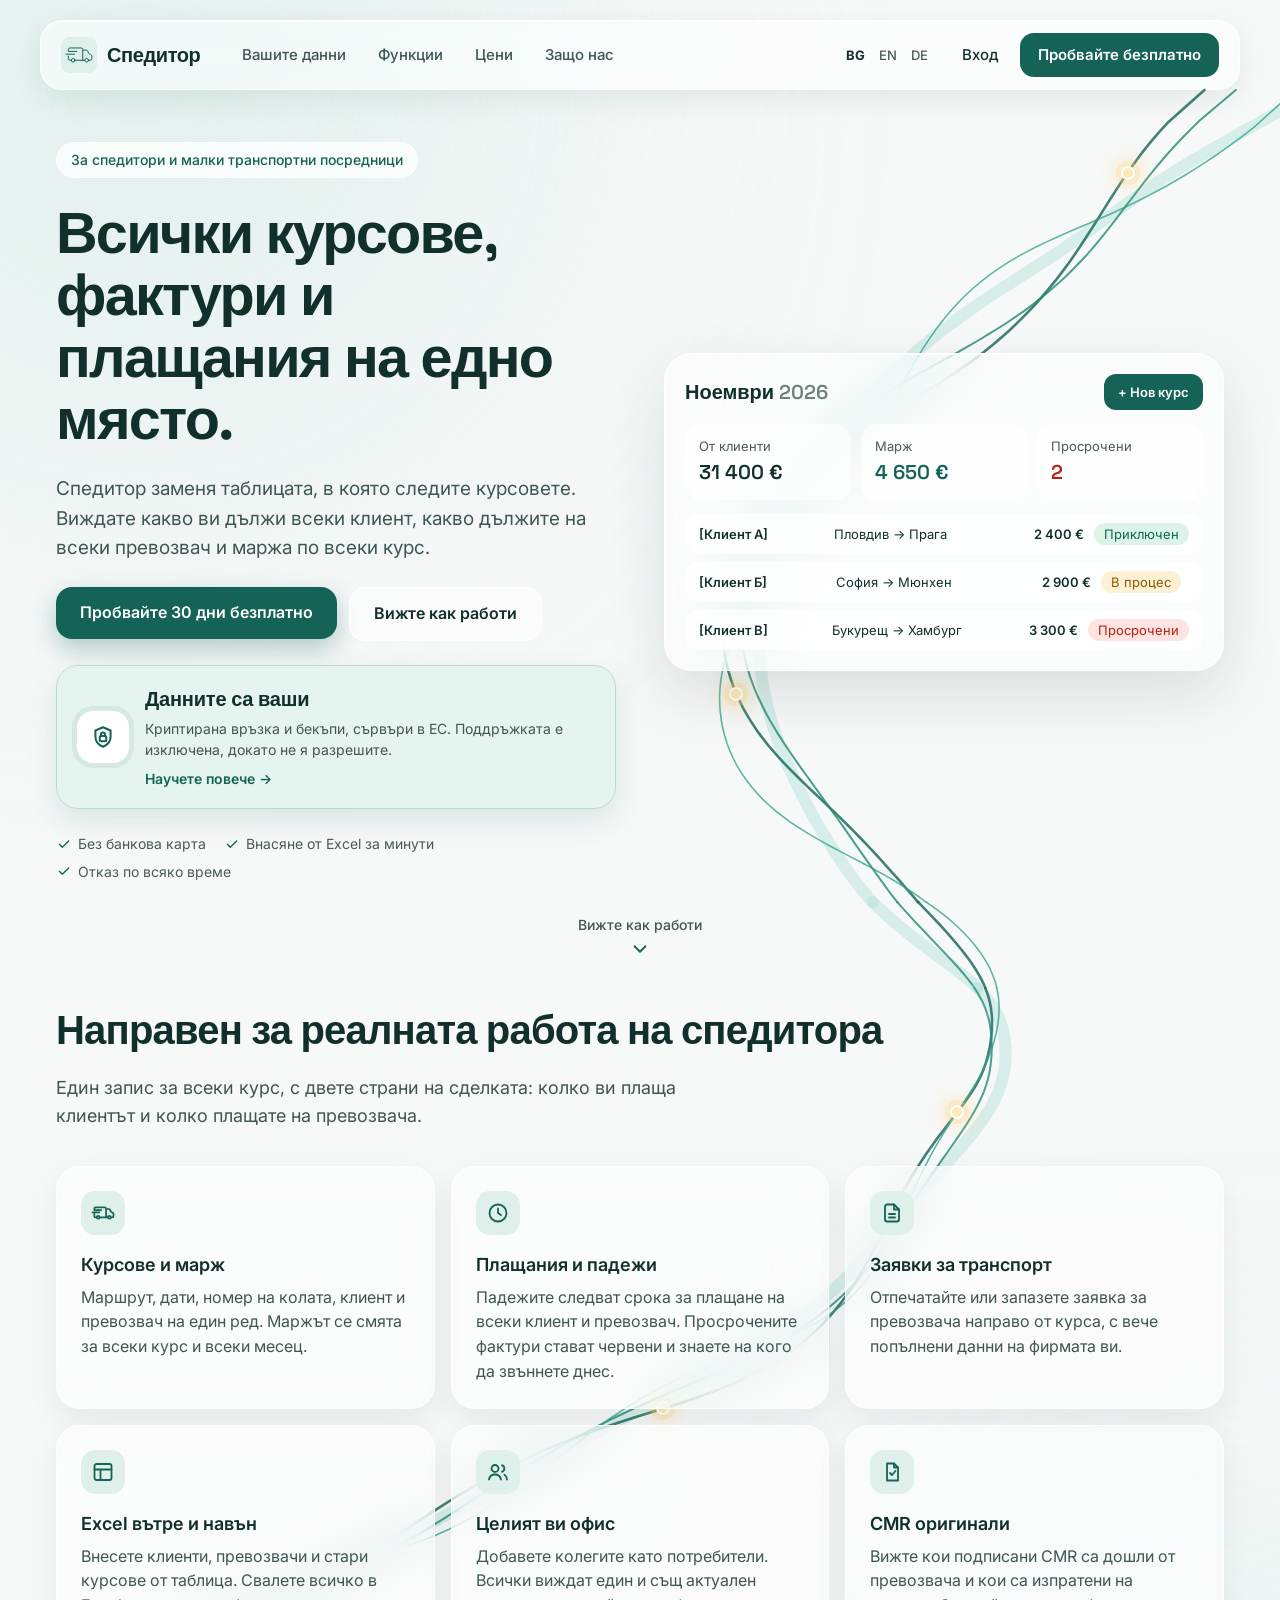
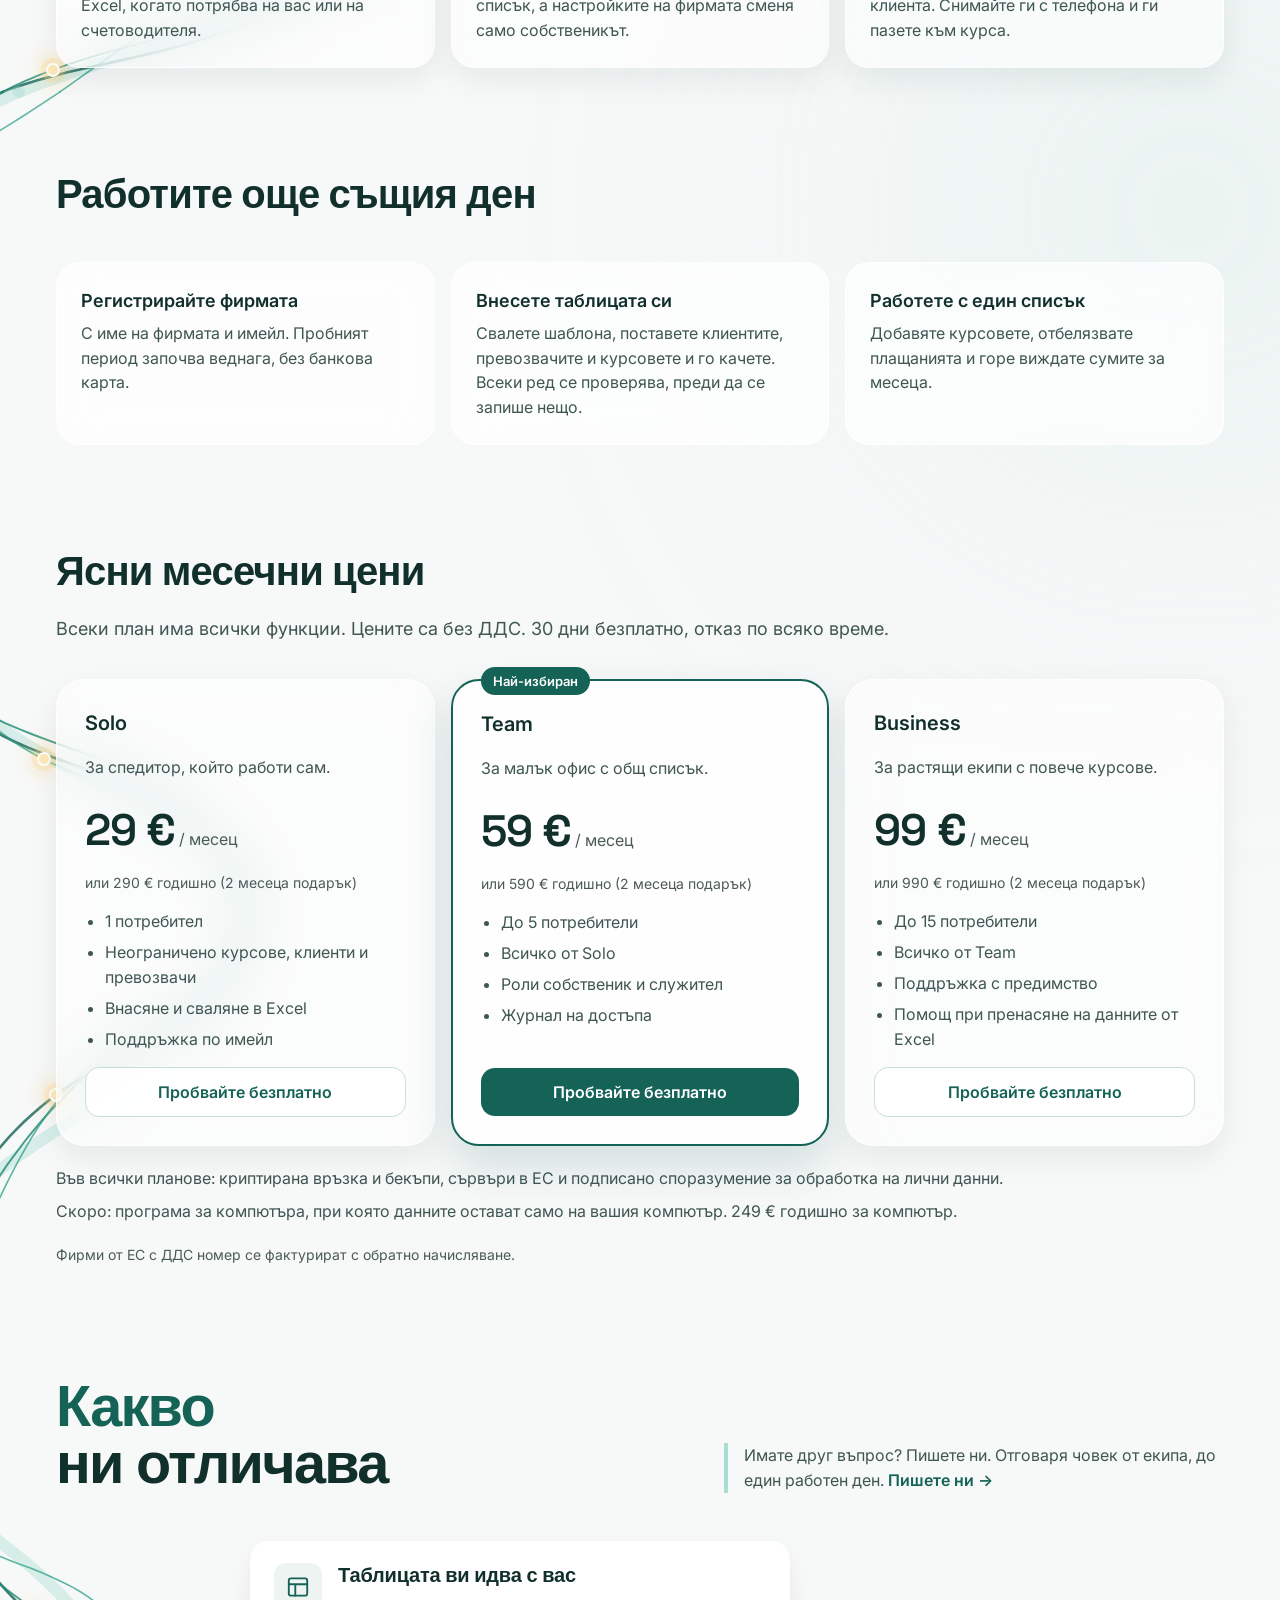
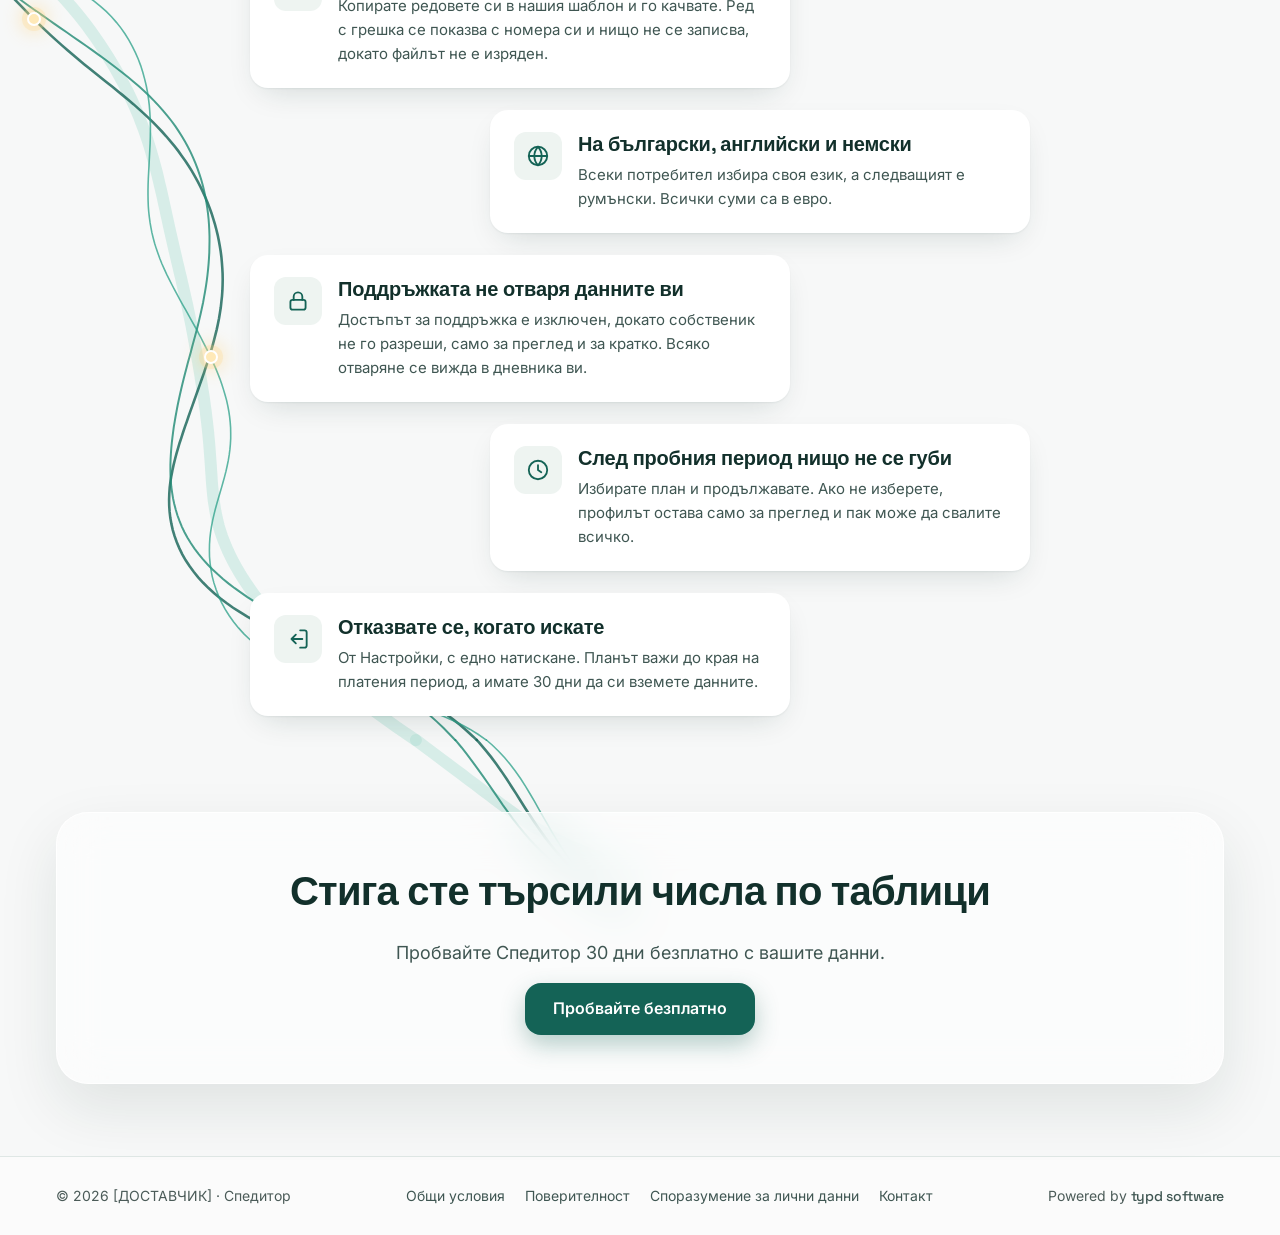
==== commit 0fd36134: "fix line and text" ====
--- a/bg/index.html
+++ b/bg/index.html
@@ -65,7 +65,7 @@
 
   <!-- Hero -->
   <section style="position: relative; max-width: 1200px; margin: 0 auto; padding: 52px 16px 20px; box-sizing: border-box; display: grid; grid-template-columns: repeat(auto-fit, minmax(min(100%, 460px), 1fr)); gap: 48px; align-items: center">
-    <svg class="seg-lines" aria-hidden="true" viewBox="0 0 1440 701" preserveAspectRatio="none"><polyline points="1394.7,0.0 1394.4,0.3 1384.8,8.5 1372.8,16.5 1358.2,24.4 1341.8,32.2 1324.2,39.7 1305.9,46.6 1287.6,53.1 1270.1,58.9 1254.0,64.2 1240.1,69.0 1229.2,73.5 1221.3,77.6 1215.6,81.6 1211.2,85.6 1207.6,89.8 1204.4,94.7 1201.1,100.2 1197.4,106.3 1192.7,112.7 1186.7,118.9 1179.1,124.7 1170.4,129.8 1160.9,134.6 1150.8,139.2 1140.3,143.6 1129.3,148.0 1118.3,152.4 1107.2,156.8 1096.3,161.4 1085.7,166.1 1075.6,171.1 1066.1,176.1 1056.8,181.1 1047.7,186.3 1038.7,191.6 1030.0,197.0 1021.5,202.6 1013.1,208.2 1004.9,214.0 996.9,219.8 989.0,225.8 981.3,231.8 973.6,238.0 966.0,244.3 958.6,250.7 951.4,257.2 944.3,263.8 937.4,270.6 930.8,277.4 924.4,284.2 918.4,291.1 912.7,298.0 907.2,305.0 902.0,311.9 896.9,318.8 892.1,325.7 887.6,332.6 883.2,339.5 879.1,346.4 875.2,353.2 871.6,359.9 868.2,366.6 865.0,373.3 862.0,379.8 859.3,386.4 856.7,392.8 854.3,399.2 852.1,405.5 850.0,411.8 848.1,418.0 846.2,424.3 844.4,430.5 842.6,436.6 841.0,442.7 839.5,448.6 838.2,454.4 837.0,460.1 836.1,465.6 835.5,471.0 835.1,476.1 835.0,481.2 835.1,486.2 835.5,491.2 836.1,496.3 836.9,501.5 837.9,506.8 839.1,512.1 840.4,517.5 841.9,523.1 843.5,528.7 845.2,534.4 846.9,540.1 848.8,545.7 850.7,551.4 852.8,557.1 855.0,562.9 857.4,568.7 860.0,574.5 862.7,580.4 865.7,586.4 868.9,592.5 872.3,598.6 876.2,604.9 880.3,611.3 884.8,617.9 889.4,624.6 894.3,631.4 899.2,638.3 904.2,645.2 909.3,652.1 914.3,659.1 919.0,666.0 923.6,672.9 928.0,679.8 932.5,686.7 937.3,693.6 942.4,700.7 942.7,701.0" fill="none" stroke="#a9ddd1" stroke-width="12" stroke-linecap="round" opacity="0.4" vector-effect="non-scaling-stroke"></polyline><polyline points="1284.5,0.0 1271.8,5.1 1254.2,13.6 1238.0,23.0 1223.6,32.9 1211.6,43.0 1202.4,52.9 1195.9,62.4 1191.6,71.4 1189.2,79.7 1188.0,87.2 1187.5,94.2 1186.9,101.0 1185.6,108.1 1183.1,115.8 1178.7,124.2 1172.9,133.1 1166.1,142.1 1158.5,151.2 1150.4,160.2 1141.9,169.0 1133.2,177.6 1124.5,185.7 1115.9,193.4 1107.7,200.5 1100.0,207.1 1092.1,213.5 1084.1,219.7 1075.9,225.6 1067.6,231.2 1059.2,236.5 1050.6,241.6 1042.0,246.5 1033.2,251.1 1024.3,255.5 1015.2,259.7 1006.0,263.8 996.7,267.7 987.3,271.4 977.9,275.0 968.6,278.6 959.3,282.1 950.1,285.6 941.0,289.1 932.1,292.8 923.5,296.6 915.0,300.5 906.8,304.5 898.8,308.7 890.9,313.1 883.3,317.6 876.0,322.4 868.9,327.3 862.1,332.4 855.5,337.7 849.3,343.3 843.4,349.0 837.8,354.9 832.6,361.0 827.8,367.2 823.3,373.5 819.1,379.9 815.3,386.4 811.8,393.0 808.6,399.6 805.8,406.2 803.2,412.7 800.9,419.3 798.8,426.1 796.9,433.1 795.3,440.3 794.0,447.7 793.1,455.2 792.6,462.8 792.7,470.5 793.2,478.2 794.4,485.7 796.0,493.0 798.1,499.9 800.6,506.6 803.5,513.1 806.6,519.3 810.0,525.3 813.7,531.1 817.5,536.8 821.5,542.3 825.7,547.7 830.0,553.0 834.5,558.2 839.2,563.3 844.0,568.3 849.1,573.1 854.3,577.8 859.6,582.3 865.2,586.8 870.9,591.1 876.7,595.2 882.9,599.3 889.3,603.5 895.8,607.7 902.6,612.1 909.4,616.7 916.3,621.4 923.1,626.4 929.9,631.6 936.8,637.2 943.4,643.2 949.6,649.3 955.2,655.2 960.4,661.0 965.3,666.7 970.1,672.3 975.0,677.9 980.1,683.8 985.7,690.0 991.7,696.6 996.1,701.0" fill="none" stroke="#146356" stroke-width="2.6" stroke-linecap="round" opacity="0.8" vector-effect="non-scaling-stroke"></polyline><polyline points="1315.8,0.0 1311.8,2.0 1294.4,11.4 1277.2,21.5 1260.7,32.0 1245.6,42.6 1232.6,52.7 1222.6,62.0 1215.7,70.3 1211.3,77.5 1208.8,83.8 1207.4,89.7 1206.4,95.6 1205.3,102.1 1203.7,109.5 1200.7,117.9 1195.9,127.0 1189.2,136.0 1181.4,144.3 1173.1,152.2 1164.1,159.8 1154.6,166.9 1144.7,173.7 1134.7,180.1 1124.6,186.0 1114.7,191.4 1105.2,196.4 1096.0,201.2 1086.8,205.8 1077.5,210.4 1068.1,214.8 1058.7,219.1 1049.3,223.2 1039.9,227.2 1030.4,231.2 1021.0,235.1 1011.5,238.9 1002.1,242.7 992.6,246.5 983.2,250.3 973.8,254.2 964.5,258.1 955.3,262.1 946.3,266.3 937.4,270.6 928.8,275.1 920.5,279.8 912.5,284.8 904.8,289.9 897.5,295.1 890.4,300.5 883.6,306.1 877.1,311.9 870.9,317.9 865.0,324.0 859.5,330.3 854.3,336.7 849.4,343.3 844.8,350.0 840.6,356.8 836.8,363.6 833.3,370.5 830.1,377.5 827.3,384.4 824.7,391.3 822.5,398.3 820.5,405.2 818.8,412.0 817.4,418.8 816.0,425.6 814.9,432.4 813.9,439.3 813.2,446.2 812.8,453.1 812.7,459.9 813.0,466.7 813.6,473.3 814.6,479.7 816.1,486.0 817.9,492.0 820.0,497.9 822.4,503.6 825.0,509.1 827.9,514.6 830.9,520.0 834.1,525.3 837.4,530.6 840.8,535.8 844.2,541.0 847.7,546.1 851.3,551.2 855.0,556.1 858.8,561.0 862.7,565.9 866.7,570.7 870.8,575.5 875.0,580.3 879.3,585.0 883.8,589.8 888.5,594.7 893.5,599.8 898.7,605.1 904.0,610.7 909.5,616.5 915.1,622.6 920.6,628.9 926.1,635.4 931.6,642.2 936.9,649.3 941.8,656.4 946.2,663.3 950.4,670.2 954.5,677.0 958.7,683.9 963.3,691.0 968.3,698.3 970.3,701.0" fill="none" stroke="#1f8a74" stroke-width="2" stroke-linecap="round" opacity="0.8" vector-effect="non-scaling-stroke"></polyline><polyline points="1375.4,0.0 1369.2,8.6 1357.4,22.3 1343.3,36.4 1327.6,50.1 1310.9,62.2 1294.0,72.2 1277.4,79.7 1262.0,84.8 1248.7,87.9 1238.5,89.6 1231.2,90.5 1225.5,91.3 1220.6,92.4 1215.9,94.4 1211.0,97.7 1205.7,102.2 1199.7,107.5 1192.8,112.7 1184.7,117.2 1175.3,120.3 1164.7,122.3 1153.5,123.8 1141.8,125.1 1129.7,126.5 1117.4,128.1 1105.1,130.2 1093.0,133.1 1081.2,136.8 1069.9,141.6 1059.4,147.1 1050.1,153.2 1041.6,159.7 1033.6,166.8 1026.2,174.4 1019.3,182.6 1012.9,191.1 1006.9,200.0 1001.3,209.3 996.1,218.8 991.1,228.5 986.3,238.4 981.7,248.4 977.1,258.4 972.6,268.4 968.3,278.2 963.9,287.8 959.7,297.0 955.6,305.9 951.5,314.3 947.5,322.4 943.4,330.0 939.2,337.3 934.9,344.2 930.4,350.7 925.9,356.8 921.2,362.5 916.5,367.9 911.6,373.0 906.6,377.8 901.6,382.4 896.4,386.8 891.2,391.0 885.9,395.2 880.6,399.3 875.1,403.4 869.6,407.5 864.0,411.7 858.5,416.0 852.9,420.3 847.3,424.7 841.6,429.3 836.0,433.9 830.5,438.6 825.1,443.4 819.8,448.4 814.8,453.7 810.0,459.3 805.6,465.3 801.6,471.7 798.1,478.6 795.2,485.7 792.8,493.1 791.0,500.6 789.7,508.2 788.9,515.8 788.6,523.3 788.7,530.8 789.2,538.1 790.2,545.3 791.5,552.3 793.2,559.4 795.5,566.5 798.2,573.5 801.4,580.4 805.2,587.3 809.5,594.0 814.4,600.5 819.8,606.8 825.7,612.8 832.3,618.6 839.4,624.0 847.1,629.0 855.1,633.5 863.5,637.4 872.1,641.1 881.0,644.3 890.0,647.4 899.1,650.3 908.2,653.2 917.3,656.1 926.2,659.3 934.9,662.7 943.2,666.1 951.2,669.5 959.0,672.7 966.7,675.8 974.3,678.7 981.9,681.6 989.7,684.6 997.4,687.7 1005.8,691.2 1016.0,696.0 1025.1,701.0" fill="none" stroke="#2aa088" stroke-width="1.6" stroke-linecap="round" opacity="0.75" vector-effect="non-scaling-stroke"></polyline></svg><span class="pl-dot" style="left: calc(50% + 476px); top: 8.901%"></span><span class="pl-dot" style="left: calc(50% + 90px); top: 74.936%"></span>
+    <svg class="seg-lines" aria-hidden="true" viewBox="0 0 1440 701" preserveAspectRatio="none"><polyline points="1394.7,0.0 1355.9,20.0 1348.7,23.5 1340.7,27.4 1332.1,31.6 1322.9,36.0 1313.4,40.7 1303.5,45.5 1293.5,50.4 1283.3,55.5 1273.2,60.6 1263.3,65.8 1253.5,71.0 1244.0,76.2 1234.8,81.4 1225.8,86.6 1217.1,91.8 1208.7,96.9 1200.4,102.1 1192.2,107.2 1184.0,112.3 1175.9,117.4 1167.7,122.5 1159.4,127.5 1150.9,132.5 1142.4,137.6 1133.7,142.6 1124.8,147.6 1115.8,152.6 1106.8,157.6 1097.6,162.7 1088.5,167.8 1079.3,172.9 1070.1,178.1 1061.1,183.3 1052.1,188.7 1043.2,194.0 1034.4,199.5 1025.8,205.1 1017.3,210.7 1009.0,216.5 1000.9,222.3 993.0,228.2 985.2,234.3 977.6,240.4 970.2,246.6 963.0,252.8 956.0,259.2 949.2,265.6 942.6,272.1 936.3,278.7 930.1,285.3 924.1,291.9 918.4,298.6 912.9,305.3 907.6,312.0 902.5,318.7 897.7,325.4 893.0,332.2 888.6,338.9 884.5,345.6 880.5,352.2 876.7,358.9 873.2,365.5 869.8,372.1 866.6,378.6 863.7,385.0 860.9,391.5 858.3,397.8 855.8,404.1 853.6,410.4 851.5,416.5 849.6,422.7 847.8,428.7 846.3,434.7 844.9,440.6 843.6,446.4 842.6,452.2 841.7,457.9 841.0,463.6 840.5,469.2 840.2,474.8 840.0,480.3 840.1,485.8 840.3,491.3 840.7,496.8 841.3,502.2 842.1,507.7 843.0,513.2 844.1,518.7 845.4,524.2 846.9,529.8 848.5,535.4 850.3,541.1 852.2,546.8 854.3,552.5 856.6,558.3 859.1,564.2 861.7,570.1 864.5,576.1 867.5,582.1 870.6,588.2 873.9,594.4 877.3,600.6 881.0,606.9 884.8,613.2 888.7,619.6 892.8,626.0 897.0,632.5 901.4,639.0 906.0,645.5 910.7,652.1 915.6,658.6 920.6,665.2 925.9,671.7 931.4,678.3 937.1,684.8 943.1,691.3 949.4,697.8 952.7,701.0" fill="none" stroke="#a9ddd1" stroke-width="12" stroke-linecap="round" opacity="0.4" vector-effect="non-scaling-stroke"></polyline><polyline points="1284.5,0.0 1248.2,27.8 1242.8,32.8 1237.2,38.3 1231.4,44.1 1225.5,50.4 1219.5,57.1 1213.6,64.0 1207.7,71.3 1201.8,78.7 1196.0,86.4 1190.3,94.1 1184.6,102.0 1178.8,109.9 1173.0,117.9 1167.1,125.8 1161.1,133.8 1154.9,141.7 1148.6,149.5 1142.0,157.2 1135.2,164.8 1128.1,172.3 1120.9,179.6 1113.5,186.7 1105.8,193.7 1098.0,200.4 1090.1,206.9 1082.0,213.2 1073.8,219.3 1065.4,225.1 1057.0,230.8 1048.5,236.2 1039.9,241.4 1031.2,246.4 1022.5,251.3 1013.7,256.0 1005.0,260.6 996.2,265.0 987.4,269.3 978.6,273.6 969.9,277.8 961.3,282.0 952.7,286.2 944.2,290.4 935.9,294.6 927.6,298.8 919.6,303.2 911.7,307.6 904.0,312.1 896.5,316.7 889.2,321.4 882.2,326.3 875.4,331.3 868.8,336.4 862.6,341.7 856.6,347.1 850.9,352.6 845.4,358.3 840.3,364.1 835.5,370.1 831.0,376.1 826.8,382.3 822.9,388.6 819.4,395.0 816.1,401.5 813.2,408.1 810.7,414.7 808.4,421.4 806.5,428.2 805.0,435.0 803.8,441.9 802.9,448.8 802.4,455.7 802.3,462.5 802.5,469.4 803.0,476.2 804.0,482.9 805.2,489.6 806.8,496.2 808.8,502.6 811.0,509.0 813.6,515.2 816.5,521.4 819.6,527.3 823.0,533.2 826.7,538.9 830.6,544.5 834.7,549.9 839.0,555.3 843.6,560.5 848.3,565.7 853.3,570.7 858.4,575.7 863.6,580.6 869.1,585.5 874.6,590.3 880.3,595.1 886.0,600.0 891.9,604.8 897.9,609.7 903.9,614.6 909.9,619.6 916.0,624.6 922.1,629.8 928.3,635.0 934.4,640.3 940.6,645.8 946.7,651.3 952.9,657.0 959.1,662.8 965.3,668.7 971.6,674.8 978.0,680.9 984.4,687.3 990.9,693.7 997.4,700.3 998.1,701.0" fill="none" stroke="#146356" stroke-width="2.6" stroke-linecap="round" opacity="0.8" vector-effect="non-scaling-stroke"></polyline><polyline points="1315.8,0.0 1279.4,26.6 1273.7,31.4 1267.6,36.7 1261.2,42.3 1254.7,48.3 1248.1,54.6 1241.4,61.3 1234.8,68.1 1228.2,75.1 1221.6,82.3 1215.2,89.6 1208.7,96.9 1202.3,104.2 1195.8,111.6 1189.3,118.9 1182.6,126.1 1175.8,133.2 1168.8,140.3 1161.5,147.2 1154.0,153.9 1146.3,160.5 1138.3,166.9 1130.0,173.1 1121.6,179.1 1113.0,185.0 1104.2,190.6 1095.2,196.0 1086.2,201.3 1077.0,206.3 1067.8,211.2 1058.6,216.0 1049.3,220.7 1040.1,225.2 1030.8,229.7 1021.6,234.1 1012.4,238.4 1003.3,242.7 994.2,247.0 985.3,251.4 976.4,255.7 967.7,260.2 959.1,264.6 950.6,269.2 942.4,273.9 934.3,278.6 926.4,283.5 918.8,288.5 911.4,293.7 904.2,298.9 897.4,304.3 890.7,309.9 884.4,315.5 878.3,321.4 872.6,327.3 867.1,333.3 862.0,339.5 857.1,345.7 852.6,352.1 848.3,358.5 844.4,365.0 840.7,371.6 837.4,378.2 834.4,384.9 831.6,391.6 829.2,398.3 827.0,405.0 825.1,411.7 823.5,418.4 822.2,425.1 821.2,431.8 820.5,438.4 820.0,445.0 819.8,451.5 819.9,458.0 820.3,464.3 821.0,470.7 821.9,476.9 823.1,483.0 824.5,489.1 826.2,495.0 828.1,500.9 830.2,506.7 832.6,512.3 835.1,517.9 837.9,523.5 840.8,528.9 843.9,534.3 847.1,539.6 850.5,544.9 854.1,550.1 857.7,555.3 861.6,560.5 865.5,565.7 869.6,570.9 873.7,576.2 878.0,581.4 882.4,586.8 886.9,592.1 891.4,597.6 896.1,603.2 900.8,608.8 905.6,614.5 910.5,620.4 915.4,626.4 920.4,632.4 925.4,638.6 930.5,644.9 935.6,651.3 940.9,657.8 946.2,664.3 951.7,671.0 957.2,677.7 963.0,684.5 968.8,691.4 974.9,698.3 977.2,701.0" fill="none" stroke="#1f8a74" stroke-width="2" stroke-linecap="round" opacity="0.8" vector-effect="non-scaling-stroke"></polyline><polyline points="1375.4,0.0 1334.4,31.8 1327.2,36.7 1319.5,41.7 1311.3,47.0 1302.6,52.3 1293.7,57.6 1284.5,62.9 1275.1,68.1 1265.7,73.1 1256.3,77.9 1246.9,82.6 1237.6,87.0 1228.4,91.2 1219.3,95.2 1210.2,99.0 1201.1,102.7 1192.1,106.3 1182.9,109.8 1173.8,113.2 1164.5,116.7 1155.1,120.1 1145.7,123.7 1136.2,127.3 1126.6,131.1 1117.0,135.1 1107.4,139.3 1097.9,143.8 1088.5,148.6 1079.3,153.7 1070.3,159.1 1061.6,164.9 1053.1,171.1 1045.0,177.6 1037.2,184.5 1029.7,191.7 1022.5,199.2 1015.7,207.0 1009.2,215.0 1002.9,223.2 997.0,231.6 991.3,240.1 985.8,248.7 980.6,257.3 975.5,265.8 970.5,274.3 965.7,282.8 961.0,291.0 956.3,299.1 951.7,307.0 947.1,314.7 942.5,322.2 937.9,329.4 933.3,336.3 928.7,343.0 924.0,349.5 919.2,355.7 914.5,361.6 909.6,367.3 904.7,372.9 899.7,378.2 894.7,383.4 889.6,388.5 884.5,393.4 879.4,398.3 874.2,403.1 869.1,407.9 863.9,412.6 858.8,417.5 853.7,422.3 848.6,427.2 843.7,432.2 838.9,437.3 834.3,442.6 829.8,447.9 825.5,453.4 821.5,459.1 817.7,464.9 814.2,470.9 811.1,477.1 808.3,483.3 805.8,489.8 803.7,496.3 802.1,502.9 800.8,509.7 800.0,516.5 799.6,523.3 799.7,530.2 800.3,537.0 801.3,543.9 802.7,550.7 804.7,557.4 807.1,564.1 810.0,570.6 813.3,577.0 817.1,583.3 821.4,589.4 826.1,595.3 831.2,601.1 836.7,606.6 842.6,612.0 848.9,617.1 855.5,622.1 862.4,626.8 869.6,631.4 877.0,635.7 884.7,639.9 892.5,644.0 900.4,647.9 908.5,651.8 916.6,655.5 924.9,659.3 933.1,663.0 941.4,666.7 949.8,670.5 958.1,674.5 966.4,678.5 974.7,682.7 983.0,687.1 991.2,691.8 999.3,696.7 1006.0,701.0" fill="none" stroke="#2aa088" stroke-width="1.6" stroke-linecap="round" opacity="0.75" vector-effect="non-scaling-stroke"></polyline></svg><span class="pl-dot" style="left: calc(50% + 488px); top: 10.168%"></span><span class="pl-dot" style="left: calc(50% + 96px); top: 74.373%"></span>
     <div style="display: flex; flex-direction: column; gap: 24px">
       <span style="align-self: flex-start; padding: 6px 14px; border-radius: 999px; background: rgba(255,255,255,0.7); border: 1px solid rgba(255,255,255,0.9); font-size: 14px; font-weight: 500; color: #146356">За спедитори и малки транспортни посредници</span>
       <h1 style="margin: 0; font-family: 'Space Grotesk', sans-serif; font-weight: 600; font-size: clamp(2.4rem, 5vw, 3.6rem); line-height: 1.08; letter-spacing: -0.03em">Всички курсове, фактури и плащания на едно място.</h1>
@@ -78,7 +78,7 @@
         <span style="width: 52px; height: 52px; flex-shrink: 0; border-radius: 16px; background: #ffffff; display: flex; align-items: center; justify-content: center; box-shadow: 0 0 0 5px rgba(20,99,86,0.08)"><svg aria-hidden="true" width="26" height="26" viewBox="0 0 24 24" fill="none" stroke="#146356" stroke-width="1.9" stroke-linecap="round" stroke-linejoin="round"><path d="M12 3 5 6v5.5c0 4.3 2.9 7.9 7 9.5 4.1-1.6 7-5.2 7-9.5V6z"></path><rect x="9" y="11" width="6" height="5" rx="1"></rect><path d="M10.2 11V9.6a1.8 1.8 0 0 1 3.6 0V11"></path></svg></span>
         <span style="display: flex; flex-direction: column; gap: 3px">
           <strong style="font-family: 'Space Grotesk', sans-serif; font-size: 20px; font-weight: 600; letter-spacing: -0.01em">Данните са ваши</strong>
-          <span style="font-size: 14px; color: #3f5652">Поддръжката е изключена, докато не я разрешите. Сървъри в ЕС.</span>
+          <span style="font-size: 14px; color: #3f5652">Криптирана връзка и бекъпи, сървъри в ЕС. Поддръжката е изключена, докато не я разрешите.</span>
           <span style="margin-top: 4px; font-size: 14px; font-weight: 600; color: #146356">Научете повече →</span>
         </span>
       </a>
@@ -110,7 +110,7 @@
 
   <!-- Scroll cue -->
   <div style="position: relative; display: flex; justify-content: center; padding: 4px 16px 20px">
-    <svg class="seg-lines" aria-hidden="true" viewBox="0 0 1440 85" preserveAspectRatio="none"><polyline points="942.7,0.0 948.1,6.8 954.6,14.1 961.9,21.4 970.3,28.9 980.5,36.6 992.4,44.1 1005.4,51.4 1019.1,58.4 1032.8,65.1 1046.2,71.3 1058.5,77.2 1069.3,82.5 1073.7,85.0" fill="none" stroke="#a9ddd1" stroke-width="12" stroke-linecap="round" opacity="0.4" vector-effect="non-scaling-stroke"></polyline><polyline points="996.1,0.0 998.9,2.8 1008.2,11.1 1019.2,20.5 1031.0,30.7 1043.1,41.3 1054.9,52.0 1065.8,62.4 1075.1,72.2 1082.0,81.0 1084.2,85.0" fill="none" stroke="#146356" stroke-width="2.6" stroke-linecap="round" opacity="0.8" vector-effect="non-scaling-stroke"></polyline><polyline points="970.3,0.0 974.0,4.9 980.5,13.0 988.7,21.6 998.8,30.9 1010.2,40.6 1022.5,50.5 1035.0,60.2 1047.0,69.5 1058.1,78.1 1066.5,85.0" fill="none" stroke="#1f8a74" stroke-width="2" stroke-linecap="round" opacity="0.8" vector-effect="non-scaling-stroke"></polyline><polyline points="1025.1,0.0 1027.7,1.4 1040.1,9.6 1052.6,19.3 1064.7,30.3 1075.8,42.0 1085.5,53.8 1093.2,65.3 1098.2,75.7 1100.3,84.7 1100.3,85.0" fill="none" stroke="#2aa088" stroke-width="1.6" stroke-linecap="round" opacity="0.75" vector-effect="non-scaling-stroke"></polyline></svg>
+    <svg class="seg-lines" aria-hidden="true" viewBox="0 0 1440 85" preserveAspectRatio="none"><polyline points="952.7,0.0 956.0,3.2 962.8,9.6 969.9,16.0 977.3,22.3 984.8,28.5 992.5,34.6 1000.3,40.6 1008.2,46.5 1015.9,52.3 1023.5,57.9 1030.8,63.3 1037.9,68.7 1044.5,73.9 1050.6,79.0 1056.2,84.0 1057.3,85.0" fill="none" stroke="#a9ddd1" stroke-width="12" stroke-linecap="round" opacity="0.4" vector-effect="non-scaling-stroke"></polyline><polyline points="998.1,0.0 1004.0,6.0 1010.5,12.7 1017.0,19.6 1023.4,26.5 1029.6,33.4 1035.6,40.3 1041.3,47.1 1046.6,53.9 1051.5,60.6 1055.9,67.2 1059.7,73.6 1063.0,79.9 1065.3,85.0" fill="none" stroke="#146356" stroke-width="2.6" stroke-linecap="round" opacity="0.8" vector-effect="non-scaling-stroke"></polyline><polyline points="977.2,0.0 981.1,4.3 987.4,11.3 993.8,18.2 1000.4,25.2 1006.9,32.0 1013.4,38.8 1019.8,45.5 1026.0,52.0 1032.0,58.3 1037.7,64.5 1042.9,70.4 1047.7,76.2 1052.1,81.8 1054.4,85.0" fill="none" stroke="#1f8a74" stroke-width="2" stroke-linecap="round" opacity="0.8" vector-effect="non-scaling-stroke"></polyline><polyline points="1006.0,0.0 1007.3,0.8 1015.2,6.3 1022.9,12.0 1030.3,18.0 1037.3,24.3 1044.0,30.8 1050.2,37.4 1056.0,44.3 1061.1,51.2 1065.6,58.2 1069.5,65.2 1072.6,72.2 1075.2,79.1 1076.8,85.0" fill="none" stroke="#2aa088" stroke-width="1.6" stroke-linecap="round" opacity="0.75" vector-effect="non-scaling-stroke"></polyline></svg>
     <a href="#features" style="display: inline-flex; flex-direction: column; align-items: center; gap: 2px; padding: 8px 14px; border-radius: 14px; font-size: 14px; font-weight: 500; color: #3f5652">
       <span>Вижте как работи</span>
       <svg class="cue-arrow" aria-hidden="true" width="22" height="22" viewBox="0 0 24 24" fill="none" stroke="#146356" stroke-width="2" stroke-linecap="round" stroke-linejoin="round"><path d="m6 9 6 6 6-6"></path></svg>
@@ -119,7 +119,7 @@
 
   <!-- Features -->
   <section id="features" style="position: relative; max-width: 1200px; margin: 0 auto; padding: 12px 16px 24px; box-sizing: border-box">
-    <svg class="seg-lines" aria-hidden="true" viewBox="0 0 1440 679" preserveAspectRatio="none"><polyline points="1073.7,0.0 1077.7,2.2 1083.0,6.0 1085.8,8.8 1087.3,11.0 1088.1,13.2 1088.5,16.4 1088.2,20.6 1087.4,25.9 1086.1,32.0 1084.8,38.8 1083.8,46.2 1083.9,53.9 1085.3,61.4 1087.4,68.1 1090.0,74.3 1092.5,80.0 1094.8,85.4 1096.6,90.6 1097.7,95.7 1097.8,100.9 1096.6,106.6 1093.7,112.8 1088.3,119.7 1080.6,127.1 1071.2,134.8 1060.4,142.7 1049.0,150.6 1037.5,158.4 1026.3,165.9 1016.1,173.0 1007.5,179.6 1001.1,185.6 996.4,191.0 992.6,196.2 989.5,201.3 986.8,206.4 984.3,211.9 981.7,217.7 978.8,224.1 975.3,230.9 971.0,238.0 965.8,245.0 960.3,251.5 954.7,257.7 948.9,263.7 942.8,269.6 936.6,275.4 930.3,281.1 923.8,286.7 917.2,292.2 910.5,297.6 903.9,302.9 897.3,308.1 890.7,313.3 884.1,318.5 877.3,323.7 870.4,328.9 863.2,334.1 855.8,339.1 848.1,344.1 840.0,349.0 831.5,353.8 822.7,358.6 813.7,363.2 804.4,367.9 794.9,372.5 785.2,377.1 775.2,381.8 764.9,386.4 754.5,391.1 743.7,395.9 732.7,400.8 721.4,405.8 709.8,411.0 697.9,416.3 685.8,421.9 673.4,427.8 660.9,433.9 648.2,440.2 635.4,446.9 622.4,453.9 609.4,461.1 596.2,468.5 582.6,476.3 568.7,484.3 554.6,492.5 540.3,500.9 525.9,509.3 511.5,517.8 497.1,526.3 482.7,534.6 468.5,542.7 454.1,550.7 439.5,558.5 424.7,566.0 409.7,573.2 394.7,580.1 379.8,586.6 364.9,592.7 350.2,598.5 335.7,603.9 321.6,609.0 308.1,613.8 295.3,618.5 282.9,623.1 270.6,627.7 258.3,632.1 245.7,636.5 232.7,640.7 219.1,644.7 204.7,648.6 189.3,652.3 172.2,655.6 153.1,658.8 132.7,662.0 111.5,665.5 90.4,669.5 69.8,674.1 51.7,679.0" fill="none" stroke="#a9ddd1" stroke-width="12" stroke-linecap="round" opacity="0.4" vector-effect="non-scaling-stroke"></polyline><polyline points="1084.2,0.0 1085.9,3.2 1086.8,8.2 1086.1,11.4 1084.7,13.5 1082.9,15.8 1080.6,18.8 1077.8,23.0 1074.5,28.3 1071.0,35.1 1067.8,43.6 1065.8,53.8 1065.5,64.1 1066.3,73.0 1067.5,80.5 1068.5,86.4 1069.0,90.7 1069.0,93.2 1068.9,93.7 1068.9,92.7 1069.4,91.6 1069.7,91.6 1067.8,93.9 1062.5,98.5 1054.6,104.7 1045.0,112.1 1034.3,120.3 1023.3,129.2 1012.4,138.7 1002.3,148.3 993.3,158.0 986.2,167.3 981.1,176.0 977.6,184.1 975.2,191.8 973.6,199.0 972.6,206.0 971.8,212.9 970.8,220.0 969.3,227.5 967.1,235.4 964.0,243.6 960.4,251.6 956.7,259.4 952.6,267.1 948.3,274.8 943.8,282.3 939.0,289.7 934.0,296.9 928.9,303.9 923.6,310.7 918.3,317.2 913.0,323.5 907.5,329.6 901.7,335.7 895.6,341.8 889.1,347.8 882.1,353.8 874.6,359.6 866.5,365.2 857.8,370.6 848.6,375.7 839.0,380.3 829.2,384.5 818.9,388.5 808.3,392.1 797.3,395.5 785.9,398.7 774.2,401.5 762.2,404.2 749.9,406.6 737.2,409.0 724.3,411.2 711.1,413.5 697.6,415.8 684.0,418.3 670.3,421.2 656.5,424.4 642.6,428.1 628.8,432.3 615.1,437.2 601.5,442.8 587.9,449.1 574.3,456.1 560.6,464.0 546.8,472.7 533.0,482.1 519.3,492.2 505.7,502.9 492.2,513.9 478.9,525.0 465.9,536.2 452.8,547.4 439.5,558.4 425.9,569.1 412.1,579.3 398.2,588.9 384.2,597.7 370.2,605.8 356.1,613.0 342.2,619.3 328.6,624.8 315.5,629.6 302.8,633.8 290.3,637.7 277.6,641.2 264.6,644.5 251.2,647.4 237.2,650.0 222.5,652.1 206.9,653.8 190.3,654.9 172.1,655.3 152.0,655.1 130.6,654.9 108.6,655.3 86.6,656.8 65.4,659.8 45.4,664.3 27.2,670.4 10.9,677.8 9.1,679.0" fill="none" stroke="#146356" stroke-width="2.6" stroke-linecap="round" opacity="0.8" vector-effect="non-scaling-stroke"></polyline><polyline points="1066.5,0.0 1067.4,0.8 1074.2,7.2 1077.5,11.6 1078.0,13.7 1077.4,14.2 1076.8,14.1 1076.3,15.0 1075.5,17.6 1074.0,21.8 1072.0,27.6 1069.9,34.8 1068.0,43.7 1067.4,53.8 1068.4,63.7 1070.5,72.1 1072.9,79.0 1075.2,84.6 1077.1,89.0 1078.5,92.3 1079.5,94.4 1080.3,95.9 1080.8,97.9 1080.4,101.0 1077.5,106.2 1071.8,113.1 1063.7,121.2 1054.0,130.0 1043.6,139.3 1032.8,148.8 1022.4,158.3 1012.9,167.3 1005.0,175.8 999.2,183.3 995.3,189.9 992.4,196.1 990.3,201.8 988.7,207.5 987.1,213.3 985.5,219.6 983.4,226.4 980.6,233.9 976.8,241.9 972.1,249.9 967.0,257.2 961.9,264.0 956.5,270.7 950.8,277.2 944.9,283.4 938.8,289.5 932.5,295.4 926.1,301.1 919.5,306.6 912.9,311.8 906.3,316.9 899.6,322.0 892.7,327.0 885.6,331.9 878.2,336.8 870.5,341.6 862.4,346.3 854.0,350.9 845.1,355.2 835.8,359.3 826.2,363.2 816.3,366.9 806.2,370.5 795.9,374.0 785.4,377.5 774.7,380.9 763.7,384.4 752.5,387.9 741.2,391.5 729.6,395.3 717.9,399.3 705.9,403.5 693.8,408.2 681.5,413.2 669.1,418.7 656.6,424.8 644.1,431.4 631.6,438.5 619.0,446.2 606.5,454.4 593.9,463.2 581.0,472.4 567.8,482.1 554.5,492.1 540.9,502.4 527.3,512.7 513.5,523.0 499.7,533.1 486.0,542.8 472.2,552.1 458.2,561.0 443.7,569.3 428.9,576.9 413.9,583.9 398.7,590.1 383.3,595.5 367.9,600.3 352.6,604.4 337.4,608.0 322.5,611.2 308.2,614.0 294.5,616.8 281.1,619.6 267.9,622.4 254.6,625.1 241.3,627.8 227.7,630.4 213.6,632.9 199.0,635.4 183.6,637.8 166.9,640.2 148.1,642.9 128.1,646.5 107.4,651.3 86.8,657.3 66.9,664.7 48.4,673.0 37.5,679.0" fill="none" stroke="#1f8a74" stroke-width="2" stroke-linecap="round" opacity="0.8" vector-effect="non-scaling-stroke"></polyline><polyline points="1100.3,0.0 1099.8,6.9 1097.7,12.5 1094.4,17.0 1090.5,21.2 1086.1,25.5 1081.3,30.5 1076.5,36.6 1072.0,44.3 1068.7,53.9 1067.2,63.9 1066.8,73.0 1066.8,80.7 1066.7,86.9 1066.2,91.3 1065.3,93.5 1064.4,93.4 1064.0,91.3 1064.4,88.9 1065.1,87.5 1063.7,88.8 1059.1,93.0 1051.7,99.4 1042.7,107.5 1032.7,117.0 1022.5,127.8 1012.7,139.3 1003.7,151.0 996.2,162.4 990.8,172.9 987.5,182.3 985.6,190.6 984.8,198.2 984.6,205.2 984.7,212.1 984.6,219.2 984.1,226.8 982.8,235.2 980.3,244.3 976.7,253.5 972.7,262.0 968.5,269.9 963.9,277.4 958.8,284.7 953.4,291.5 947.5,298.0 941.3,304.1 934.7,309.7 927.9,314.9 920.8,319.7 913.6,324.1 906.1,328.3 898.2,332.3 889.9,336.2 881.3,339.9 872.2,343.4 862.6,346.6 852.7,349.4 842.4,351.9 831.7,354.0 820.7,355.9 809.6,357.7 798.4,359.4 787.2,361.2 776.0,363.2 764.7,365.4 753.6,368.0 742.5,371.1 731.6,374.8 720.8,379.3 710.1,384.7 699.5,391.1 689.0,398.7 678.6,407.3 668.3,417.0 658.1,427.8 647.8,439.5 637.6,451.9 627.3,464.8 616.7,478.0 605.7,491.1 594.0,504.1 581.7,516.5 568.6,527.9 554.9,537.9 540.4,546.5 525.3,553.3 509.6,558.3 493.4,561.7 476.7,563.6 459.4,564.1 441.5,563.6 423.2,562.1 404.6,560.2 386.1,558.2 367.8,556.5 349.9,555.5 332.6,555.7 315.9,557.1 300.0,559.9 285.1,564.3 271.6,570.1 259.4,576.9 248.3,584.6 238.1,593.1 228.4,602.4 219.0,612.6 209.4,623.8 199.2,636.0 188.1,649.2 175.0,663.7 159.6,679.0" fill="none" stroke="#2aa088" stroke-width="1.6" stroke-linecap="round" opacity="0.75" vector-effect="non-scaling-stroke"></polyline></svg><span class="pl-dot" style="left: calc(50% + 314px); top: 17.718%"></span><span class="pl-dot" style="left: calc(50% + 30px); top: 59.889%"></span><span class="pl-dot" style="left: calc(50% + -589px); top: 96.450%"></span>
+    <svg class="seg-lines" aria-hidden="true" viewBox="0 0 1440 679" preserveAspectRatio="none"><polyline points="1057.3,0.0 1061.3,3.9 1065.9,8.8 1069.9,13.7 1073.4,18.6 1076.3,23.6 1078.8,28.7 1080.9,33.8 1082.5,39.1 1083.8,44.5 1084.8,50.0 1085.4,55.6 1085.6,61.4 1085.6,67.2 1085.1,73.1 1084.3,79.2 1083.0,85.3 1081.3,91.5 1079.2,97.7 1076.5,104.1 1073.3,110.4 1069.6,116.9 1065.4,123.3 1060.7,129.9 1055.7,136.4 1050.3,142.9 1044.6,149.5 1038.8,156.0 1032.8,162.6 1026.7,169.0 1020.7,175.5 1014.7,181.9 1008.8,188.3 1003.1,194.6 997.5,200.9 992.0,207.1 986.6,213.3 981.3,219.5 976.1,225.6 970.9,231.7 965.7,237.7 960.4,243.8 955.1,249.8 949.6,255.7 944.1,261.6 938.4,267.5 932.6,273.3 926.7,279.0 920.5,284.7 914.3,290.3 907.8,295.8 901.2,301.3 894.5,306.7 887.6,312.0 880.4,317.3 873.2,322.5 865.7,327.7 858.0,332.8 850.2,337.9 842.1,342.9 833.8,347.9 825.2,352.9 816.5,357.9 807.5,362.8 798.3,367.8 788.8,372.8 779.0,377.8 769.1,382.9 758.8,388.0 748.4,393.2 737.7,398.5 726.7,403.9 715.5,409.4 704.1,415.0 692.4,420.8 680.6,426.8 668.5,432.9 656.2,439.2 643.7,445.6 631.0,452.2 618.1,459.0 605.1,465.9 591.8,473.0 578.5,480.1 564.9,487.4 551.3,494.8 537.5,502.2 523.6,509.7 509.6,517.1 495.6,524.6 481.4,532.0 467.2,539.3 453.0,546.5 438.8,553.6 424.5,560.5 410.3,567.2 396.0,573.8 381.7,580.2 367.5,586.4 353.3,592.3 339.1,598.1 324.9,603.7 310.6,609.1 296.3,614.3 282.0,619.3 267.5,624.2 253.0,629.0 238.4,633.6 223.7,638.2 208.9,642.7 194.0,647.2 179.2,651.7 164.5,656.2 149.9,660.8 135.5,665.5 121.5,670.4 108.0,675.4 98.9,679.0" fill="none" stroke="#a9ddd1" stroke-width="12" stroke-linecap="round" opacity="0.4" vector-effect="non-scaling-stroke"></polyline><polyline points="1065.3,0.0 1065.8,1.1 1068.0,7.1 1069.7,13.1 1070.9,18.9 1071.6,24.7 1072.0,30.4 1072.0,36.0 1071.8,41.6 1071.3,47.0 1070.5,52.5 1069.6,57.8 1068.4,63.0 1067.1,68.2 1065.5,73.2 1063.7,78.2 1061.6,83.2 1059.1,88.1 1056.4,93.1 1053.3,98.2 1049.8,103.3 1045.9,108.6 1041.7,114.2 1037.2,119.9 1032.4,125.9 1027.4,132.1 1022.3,138.6 1017.0,145.3 1011.8,152.3 1006.6,159.5 1001.5,166.8 996.5,174.2 991.7,181.8 987.1,189.4 982.7,197.1 978.5,204.7 974.4,212.4 970.5,220.1 966.6,227.7 962.7,235.3 958.9,242.9 955.0,250.3 951.0,257.8 946.9,265.1 942.7,272.3 938.2,279.5 933.6,286.5 928.7,293.5 923.6,300.3 918.3,306.9 912.6,313.5 906.7,319.9 900.5,326.1 894.0,332.2 887.2,338.1 880.0,343.8 872.5,349.4 864.7,354.7 856.5,359.9 847.9,364.9 839.0,369.6 829.7,374.2 820.1,378.6 810.1,382.8 799.8,386.9 789.1,390.8 778.1,394.6 766.8,398.3 755.2,402.0 743.4,405.6 731.3,409.2 719.0,412.9 706.5,416.8 693.7,420.7 680.9,424.9 667.8,429.3 654.7,434.0 641.4,439.0 628.1,444.3 614.7,450.1 601.3,456.2 587.8,462.7 574.2,469.6 560.7,476.9 547.1,484.5 533.5,492.4 520.0,500.7 506.4,509.1 492.8,517.7 479.3,526.4 465.7,535.2 452.1,543.9 438.5,552.5 424.9,561.0 411.3,569.2 397.6,577.2 384.0,584.8 370.2,592.1 356.4,599.0 342.5,605.4 328.4,611.5 314.3,617.1 300.0,622.3 285.5,627.1 270.8,631.5 255.9,635.6 240.8,639.5 225.5,643.1 210.0,646.6 194.4,649.9 178.8,653.3 163.1,656.6 147.6,660.1 132.4,663.8 117.5,667.8 103.0,672.0 89.2,676.5 82.7,679.0" fill="none" stroke="#146356" stroke-width="2.6" stroke-linecap="round" opacity="0.8" vector-effect="non-scaling-stroke"></polyline><polyline points="1054.4,0.0 1056.0,2.2 1059.3,7.5 1062.2,12.7 1064.6,17.9 1066.6,23.0 1068.2,28.2 1069.5,33.3 1070.4,38.6 1071.1,43.9 1071.5,49.2 1071.7,54.6 1071.7,60.1 1071.5,65.6 1071.0,71.1 1070.3,76.7 1069.3,82.4 1067.9,88.1 1066.1,93.8 1064.0,99.7 1061.4,105.6 1058.4,111.7 1055.0,117.9 1051.2,124.2 1047.1,130.6 1042.6,137.2 1037.9,143.9 1033.0,150.7 1027.9,157.7 1022.8,164.6 1017.7,171.7 1012.6,178.7 1007.6,185.8 1002.7,192.9 997.9,199.9 993.2,206.9 988.5,213.9 983.9,220.8 979.4,227.6 974.8,234.4 970.2,241.1 965.4,247.8 960.6,254.3 955.6,260.8 950.4,267.2 945.1,273.4 939.5,279.6 933.8,285.6 927.8,291.5 921.6,297.3 915.2,302.9 908.5,308.4 901.7,313.8 894.6,319.0 887.2,324.1 879.7,329.1 871.8,333.9 863.8,338.7 855.5,343.3 846.9,347.8 838.1,352.3 829.0,356.6 819.7,360.9 810.1,365.2 800.3,369.4 790.2,373.6 780.0,377.9 769.4,382.2 758.7,386.6 747.8,391.1 736.7,395.8 725.4,400.6 713.9,405.7 702.2,410.9 690.4,416.4 678.4,422.2 666.3,428.3 654.0,434.7 641.6,441.4 629.1,448.3 616.4,455.6 603.6,463.1 590.7,470.8 577.7,478.7 564.5,486.8 551.2,495.0 537.7,503.2 524.2,511.5 510.5,519.7 496.7,527.8 482.8,535.8 468.8,543.5 454.7,551.0 440.5,558.2 426.3,565.1 411.9,571.7 397.5,577.9 383.1,583.8 368.6,589.4 354.1,594.6 339.5,599.5 324.9,604.1 310.2,608.5 295.5,612.6 280.7,616.6 265.9,620.5 251.0,624.3 236.0,628.1 221.0,631.9 206.0,635.8 191.1,639.8 176.2,643.9 161.4,648.3 147.0,652.9 132.8,657.7 119.1,662.8 106.0,668.1 93.5,673.7 83.0,679.0" fill="none" stroke="#1f8a74" stroke-width="2" stroke-linecap="round" opacity="0.8" vector-effect="non-scaling-stroke"></polyline><polyline points="1076.8,0.0 1077.0,1.0 1078.3,7.7 1078.9,14.4 1079.1,20.9 1078.8,27.2 1078.1,33.4 1077.0,39.5 1075.7,45.4 1074.2,51.1 1072.4,56.6 1070.6,62.0 1068.5,67.2 1066.3,72.3 1063.9,77.3 1061.4,82.2 1058.6,87.1 1055.7,92.1 1052.5,97.2 1049.0,102.4 1045.3,107.9 1041.4,113.6 1037.2,119.6 1032.9,125.9 1028.5,132.6 1024.0,139.5 1019.4,146.8 1014.9,154.3 1010.5,162.0 1006.2,169.9 1002.0,177.9 997.9,186.0 994.0,194.2 990.2,202.3 986.5,210.4 982.9,218.4 979.2,226.4 975.5,234.2 971.7,241.9 967.7,249.4 963.6,256.8 959.2,263.9 954.5,270.8 949.6,277.6 944.3,284.0 938.7,290.2 932.8,296.2 926.6,301.9 919.9,307.3 913.0,312.4 905.7,317.3 898.1,321.9 890.1,326.3 881.9,330.4 873.3,334.4 864.5,338.2 855.4,341.8 846.0,345.3 836.4,348.7 826.6,352.1 816.6,355.5 806.5,359.0 796.2,362.6 785.7,366.4 775.2,370.4 764.6,374.6 754.0,379.3 743.3,384.3 732.5,389.7 721.7,395.6 710.9,401.9 700.0,408.8 689.0,416.0 678.0,423.7 666.8,431.8 655.5,440.1 644.0,448.8 632.3,457.6 620.4,466.4 608.2,475.2 595.8,483.9 583.0,492.4 569.9,500.5 556.4,508.3 542.6,515.5 528.4,522.3 513.9,528.5 499.1,534.1 484.0,539.2 468.6,543.7 453.1,547.9 437.4,551.6 421.7,555.1 406.0,558.4 390.3,561.6 374.7,564.9 359.3,568.3 344.1,572.0 329.2,576.1 314.5,580.5 300.2,585.4 286.2,590.8 272.4,596.7 259.0,603.2 245.8,610.1 232.8,617.4 220.0,625.1 207.4,633.2 195.0,641.4 182.6,649.8 170.4,658.1 158.3,666.4 146.4,674.6 139.8,679.0" fill="none" stroke="#2aa088" stroke-width="1.6" stroke-linecap="round" opacity="0.75" vector-effect="non-scaling-stroke"></polyline></svg><span class="pl-dot" style="left: calc(50% + 317px); top: 17.657%"></span><span class="pl-dot" style="left: calc(50% + 23px); top: 59.733%"></span><span class="pl-dot" style="left: calc(50% + -587px); top: 96.860%"></span>
     <h2 style="margin: 0 0 12px; font-family: 'Space Grotesk', sans-serif; font-weight: 600; font-size: clamp(1.8rem, 3.5vw, 2.5rem); letter-spacing: -0.02em">Направен за реалната работа на спедитора</h2>
     <p style="margin: 0 0 36px; font-size: 18px; color: #3f5652; max-width: 40rem">Един запис за всеки курс, с двете страни на сделката: колко ви плаща клиентът и колко плащате на превозвача.</p>
     <div style="display: grid; grid-template-columns: repeat(auto-fit, minmax(min(100%, 320px), 1fr)); gap: 16px">
@@ -158,7 +158,7 @@
 
   <!-- How it works -->
   <section id="how" style="position: relative; max-width: 1200px; margin: 0 auto; padding: 72px 16px 24px; box-sizing: border-box">
-    <svg class="seg-lines" aria-hidden="true" viewBox="0 0 1440 378" preserveAspectRatio="none"><polyline points="51.7,0.0 50.5,0.3 33.0,6.3 17.8,12.9 5.1,20.4 -4.7,29.2 -11.5,39.7 -14.3,51.1 -13.6,61.6 -10.8,70.2 -7.2,77.2 -3.7,83.2 -0.7,88.1 1.3,92.0 2.5,95.8 3.1,100.8 3.7,106.8 4.4,112.7 5.0,118.8 5.7,124.8 6.5,130.9 7.3,137.0 8.3,143.2 9.5,149.3 10.9,155.4 12.4,161.4 14.3,167.3 16.2,173.2 18.3,179.1 20.5,184.9 22.7,190.7 24.8,196.5 26.9,202.4 28.8,208.3 30.5,214.4 32.1,220.4 33.5,226.4 34.9,232.4 36.1,238.4 37.3,244.5 38.4,250.5 39.4,256.6 40.3,262.7 41.1,268.7 41.9,274.8 42.6,281.0 43.1,287.2 43.5,293.3 43.9,299.4 44.1,305.6 44.3,311.7 44.4,317.7 44.4,323.8 44.4,329.8 44.4,335.7 44.3,341.7 44.1,347.7 43.9,353.7 43.7,359.8 43.3,365.9 42.9,372.0 42.4,378.0" fill="none" stroke="#a9ddd1" stroke-width="12" stroke-linecap="round" opacity="0.4" vector-effect="non-scaling-stroke"></polyline><polyline points="9.1,0.0 -3.3,7.9 -15.2,19.4 -23.8,33.7 -27.3,49.6 -25.8,63.5 -21.8,74.0 -17.1,81.7 -12.7,87.3 -9.0,91.4 -6.4,93.8 -4.4,96.2 -2.8,100.8 -1.1,106.6 0.6,112.6 2.3,118.7 4.1,124.8 6.0,130.9 8.0,137.0 10.2,143.1 12.5,149.1 14.9,155.0 17.6,160.8 20.5,166.4 23.5,171.9 26.7,177.4 29.8,183.0 33.0,188.6 36.1,194.4 39.1,200.3 41.9,206.4 44.5,212.7 46.8,218.9 48.9,225.1 50.9,231.2 52.7,237.4 54.4,243.6 55.9,249.8 57.2,256.0 58.4,262.2 59.4,268.4 60.3,274.6 61.0,281.0 61.5,287.3 61.8,293.7 61.9,299.9 61.9,306.2 61.7,312.3 61.3,318.4 60.8,324.5 60.2,330.4 59.5,336.4 58.6,342.3 57.7,348.3 56.6,354.3 55.4,360.3 54.1,366.4 52.6,372.5 51.1,378.0" fill="none" stroke="#146356" stroke-width="2.6" stroke-linecap="round" opacity="0.8" vector-effect="non-scaling-stroke"></polyline><polyline points="37.5,0.0 31.8,3.1 17.6,12.5 6.3,22.1 -1.8,31.9 -6.6,42.0 -7.7,51.9 -5.7,60.3 -2.1,67.2 2.3,73.0 6.9,78.2 11.3,83.4 15.0,88.8 17.5,94.8 19.2,101.1 20.7,107.1 22.2,113.2 23.7,119.2 25.1,125.2 26.6,131.1 28.1,136.9 29.6,142.6 31.2,148.1 32.9,153.5 34.8,158.7 36.7,163.9 38.8,169.2 40.9,174.7 43.0,180.4 45.1,186.2 47.1,192.3 48.9,198.6 50.6,205.2 51.9,211.9 53.0,218.3 53.8,224.6 54.5,231.0 55.0,237.3 55.3,243.5 55.5,249.8 55.5,256.1 55.3,262.3 55.0,268.5 54.6,274.7 54.0,281.0 53.2,287.3 52.3,293.5 51.3,299.6 50.1,305.8 48.8,311.8 47.4,317.8 45.9,323.8 44.3,329.8 42.7,335.7 41.0,341.6 39.3,347.5 37.5,353.5 35.7,359.4 33.8,365.4 31.9,371.4 29.8,377.3 29.6,378.0" fill="none" stroke="#1f8a74" stroke-width="2" stroke-linecap="round" opacity="0.8" vector-effect="non-scaling-stroke"></polyline><polyline points="159.6,0.0 159.5,0.1 142.3,15.3 124.0,29.0 105.2,40.4 86.6,48.9 69.0,54.5 53.2,57.8 40.4,59.4 31.8,59.8 27.3,59.1 25.0,57.2 22.8,55.4 20.2,56.1 18.3,60.0 17.4,66.1 17.2,73.4 17.0,81.1 16.0,88.6 13.7,95.1 10.5,100.9 7.3,106.8 4.0,112.7 0.9,118.6 -2.2,124.7 -5.1,130.8 -7.8,137.1 -10.2,143.7 -12.4,150.4 -14.1,157.5 -15.4,164.8 -16.3,172.1 -16.8,179.1 -17.0,185.9 -17.0,192.4 -16.8,198.5 -16.4,204.3 -15.9,209.7 -15.3,214.7 -14.7,219.6 -13.9,224.9 -12.9,230.3 -11.7,235.8 -10.3,241.3 -8.8,246.9 -7.0,252.5 -5.2,258.1 -3.1,263.8 -0.9,269.6 1.4,275.3 3.8,281.0 6.4,286.8 9.0,292.6 11.6,298.5 14.4,304.5 17.1,310.6 19.9,316.7 22.8,322.8 25.7,328.9 28.5,335.1 31.4,341.2 34.3,347.3 37.1,353.5 39.8,359.6 42.4,365.8 44.9,372.1 47.1,378.0" fill="none" stroke="#2aa088" stroke-width="1.6" stroke-linecap="round" opacity="0.75" vector-effect="non-scaling-stroke"></polyline></svg>
+    <svg class="seg-lines" aria-hidden="true" viewBox="0 0 1440 378" preserveAspectRatio="none"><polyline points="98.9,0.0 95.0,1.5 82.7,6.9 71.1,12.5 60.5,18.2 50.7,24.2 42.0,30.3 34.2,36.6 27.5,43.0 21.8,49.4 17.0,55.9 13.2,62.5 10.1,69.0 7.9,75.5 6.3,82.0 5.3,88.4 4.8,94.7 4.7,100.9 4.9,107.1 5.4,113.2 6.1,119.3 7.0,125.3 8.1,131.3 9.3,137.3 10.5,143.3 11.8,149.2 13.2,155.2 14.7,161.1 16.2,167.1 17.7,173.0 19.3,178.9 20.9,184.9 22.4,190.8 24.0,196.8 25.6,202.8 27.1,208.7 28.6,214.7 30.0,220.7 31.4,226.7 32.7,232.7 33.9,238.7 35.1,244.8 36.2,250.8 37.2,256.8 38.1,262.9 39.0,268.9 39.7,275.0 40.4,281.0 41.0,287.1 41.5,293.1 41.9,299.1 42.3,305.1 42.5,311.1 42.7,317.1 42.9,323.1 42.9,329.0 42.9,334.9 42.8,340.7 42.6,346.6 42.3,352.4 42.0,358.2 41.6,363.9 41.2,369.7 40.6,375.4 40.3,378.0" fill="none" stroke="#a9ddd1" stroke-width="12" stroke-linecap="round" opacity="0.4" vector-effect="non-scaling-stroke"></polyline><polyline points="82.7,0.0 76.1,2.5 63.9,7.8 52.7,13.4 42.5,19.4 33.4,25.7 25.5,32.3 18.7,39.1 13.0,46.0 8.4,53.0 4.8,60.0 2.2,67.0 0.4,74.0 -0.6,80.8 -0.9,87.5 -0.7,94.1 -0.1,100.5 1.0,106.9 2.4,113.1 4.1,119.2 5.9,125.2 7.9,131.1 10.1,137.0 12.3,142.9 14.7,148.7 17.1,154.6 19.5,160.4 22.0,166.2 24.5,172.1 27.0,177.9 29.5,183.8 31.9,189.7 34.3,195.6 36.7,201.6 39.0,207.6 41.2,213.6 43.3,219.6 45.3,225.7 47.2,231.7 48.9,237.8 50.5,244.0 52.0,250.1 53.3,256.2 54.5,262.4 55.5,268.6 56.3,274.7 57.0,280.9 57.6,287.0 57.9,293.1 58.2,299.2 58.3,305.3 58.2,311.4 58.0,317.4 57.7,323.4 57.2,329.4 56.6,335.3 55.8,341.2 54.9,347.0 54.0,352.8 52.8,358.6 51.6,364.3 50.2,370.0 48.8,375.7 48.1,378.0" fill="none" stroke="#146356" stroke-width="2.6" stroke-linecap="round" opacity="0.8" vector-effect="non-scaling-stroke"></polyline><polyline points="83.0,0.0 81.8,0.6 71.0,6.7 61.1,13.0 52.3,19.5 44.5,26.2 37.8,32.9 32.1,39.7 27.5,46.6 23.9,53.4 21.1,60.3 19.2,67.0 18.1,73.7 17.6,80.3 17.6,86.8 18.1,93.2 19.0,99.5 20.1,105.7 21.5,111.8 23.0,117.9 24.7,123.9 26.4,129.8 28.1,135.7 29.9,141.5 31.6,147.4 33.4,153.2 35.1,159.0 36.8,164.8 38.5,170.7 40.1,176.6 41.6,182.5 43.1,188.4 44.5,194.4 45.7,200.4 46.9,206.5 48.0,212.6 48.9,218.7 49.8,224.8 50.4,231.0 51.0,237.2 51.4,243.4 51.6,249.6 51.7,255.8 51.6,262.0 51.4,268.2 51.1,274.4 50.6,280.5 50.0,286.6 49.3,292.8 48.4,298.8 47.5,304.9 46.4,310.9 45.2,316.9 44.0,322.8 42.6,328.7 41.2,334.5 39.7,340.3 38.1,346.1 36.5,351.8 34.8,357.4 33.1,363.1 31.3,368.7 29.4,374.3 28.2,378.0" fill="none" stroke="#1f8a74" stroke-width="2" stroke-linecap="round" opacity="0.8" vector-effect="non-scaling-stroke"></polyline><polyline points="139.8,0.0 134.7,3.4 123.3,11.0 112.2,18.2 101.6,25.1 91.4,31.5 81.7,37.5 72.6,43.2 64.2,48.6 56.4,53.7 49.4,58.6 42.9,63.4 37.1,68.2 31.9,72.9 27.2,77.7 23.0,82.5 19.2,87.5 15.8,92.7 12.7,98.0 9.8,103.4 7.2,109.1 4.7,114.8 2.4,120.7 0.3,126.7 -1.7,132.9 -3.5,139.0 -5.2,145.3 -6.7,151.5 -8.0,157.8 -9.1,164.1 -10.1,170.3 -10.8,176.6 -11.4,182.8 -11.8,188.9 -11.9,195.0 -11.9,201.0 -11.7,207.0 -11.3,212.9 -10.7,218.7 -9.9,224.5 -8.9,230.3 -7.8,236.0 -6.6,241.7 -5.1,247.4 -3.6,253.2 -1.9,258.9 -0.0,264.6 1.9,270.3 3.9,276.1 6.1,281.9 8.3,287.7 10.6,293.5 13.0,299.4 15.4,305.3 17.8,311.1 20.3,317.0 22.8,322.9 25.2,328.9 27.6,334.8 30.0,340.7 32.3,346.6 34.6,352.5 36.7,358.4 38.8,364.3 40.7,370.2 42.5,376.1 43.1,378.0" fill="none" stroke="#2aa088" stroke-width="1.6" stroke-linecap="round" opacity="0.75" vector-effect="non-scaling-stroke"></polyline></svg>
     <h2 style="margin: 0 0 36px; font-family: 'Space Grotesk', sans-serif; font-weight: 600; font-size: clamp(1.8rem, 3.5vw, 2.5rem); letter-spacing: -0.02em">Работите още същия ден</h2>
     <ol style="margin: 0; padding: 0; list-style: none; display: grid; grid-template-columns: repeat(auto-fit, minmax(min(100%, 320px), 1fr)); gap: 16px">
       <li class="reveal" style="padding: 24px; border-radius: 24px; background: rgba(255,255,255,0.72); backdrop-filter: blur(20px) saturate(150%); border: 1px solid rgba(255,255,255,0.75)">
@@ -178,7 +178,7 @@
 
   <!-- Pricing -->
   <section id="pricing" style="position: relative; z-index: 1; max-width: 1200px; margin: 0 auto; padding: 72px 16px 24px; box-sizing: border-box">
-    <svg class="seg-lines" aria-hidden="true" viewBox="0 0 1440 719" preserveAspectRatio="none"><polyline points="42.4,0.0 42.4,0.1 41.7,6.3 41.0,12.4 40.1,18.7 39.0,25.0 37.7,31.3 36.3,37.4 34.8,43.5 33.3,49.4 31.7,55.2 30.2,60.9 28.7,66.6 27.3,72.2 26.1,77.8 25.0,83.5 24.0,89.2 23.1,95.0 22.2,100.9 21.4,106.9 20.7,112.9 19.9,118.9 19.1,124.9 18.2,131.0 17.3,137.1 15.5,143.3 12.6,149.1 9.1,154.7 5.3,160.3 1.9,166.1 -0.8,172.4 -2.0,179.5 -0.9,187.4 3.2,195.5 10.3,203.7 20.9,211.8 34.6,219.9 50.8,228.0 68.8,235.8 88.0,243.2 107.6,250.0 126.9,256.2 145.1,261.7 161.4,266.7 175.1,271.4 186.9,276.1 197.9,280.7 208.1,285.3 217.6,289.9 226.5,294.6 234.9,299.3 243.1,304.1 251.0,309.0 258.9,313.9 266.8,318.8 274.8,323.6 282.6,328.5 290.3,333.5 297.7,338.5 304.7,343.7 311.3,349.0 317.4,354.6 322.8,360.6 327.5,366.9 331.3,373.8 334.0,381.0 335.6,388.4 336.3,395.8 336.1,403.3 335.1,410.6 333.4,417.8 331.3,424.9 328.7,431.8 325.9,438.6 322.6,445.3 318.9,452.2 314.5,459.2 309.7,466.0 304.4,472.7 298.7,479.3 292.5,485.7 286.0,492.0 279.1,498.1 271.8,504.2 264.2,510.1 255.8,516.1 246.7,521.8 237.2,527.3 227.4,532.5 217.3,537.6 207.1,542.4 196.9,547.2 186.9,551.8 177.2,556.4 167.9,561.0 158.9,565.7 150.0,570.4 141.2,575.2 132.5,579.9 123.9,584.7 115.4,589.5 107.0,594.4 98.6,599.3 90.3,604.2 82.1,609.1 73.7,613.9 65.0,618.8 55.9,623.8 46.7,629.0 37.6,634.4 28.8,640.1 20.5,646.1 12.7,652.6 5.7,659.7 -0.3,667.7 -4.7,676.5 -7.3,685.4 -8.3,694.1 -8.1,702.2 -7.2,709.6 -5.8,716.3 -5.2,719.0" fill="none" stroke="#a9ddd1" stroke-width="12" stroke-linecap="round" opacity="0.4" vector-effect="non-scaling-stroke"></polyline><polyline points="51.1,0.0 51.0,0.7 49.2,6.8 47.2,13.0 45.1,19.2 42.8,25.5 40.2,31.6 37.5,37.6 34.7,43.4 31.8,49.1 28.9,54.7 26.0,60.3 23.2,65.9 20.5,71.5 17.9,77.2 15.5,83.0 13.3,89.0 11.1,95.0 9.1,101.0 7.1,107.1 5.2,113.2 3.4,119.3 1.6,125.2 -0.2,131.2 -1.9,136.0 -4.0,138.9 -6.9,141.8 -10.6,146.0 -15.0,151.5 -19.6,159.0 -23.5,168.9 -25.1,182.1 -22.2,197.2 -14.5,211.2 -3.2,222.9 10.5,232.4 26.4,240.4 44.1,247.0 63.6,252.2 84.1,255.9 105.1,258.2 125.9,259.4 145.7,259.9 163.8,260.4 179.6,261.5 193.6,263.3 206.6,265.6 218.8,268.3 230.2,271.5 240.9,275.1 250.9,279.1 260.3,283.2 269.3,287.6 277.8,291.9 286.1,296.4 294.3,301.1 302.4,306.2 310.3,311.6 318.0,317.5 325.4,323.9 332.3,330.9 338.7,338.5 344.5,346.9 349.5,356.2 353.4,366.3 355.7,376.9 356.4,387.2 355.6,397.1 353.7,406.4 350.8,414.9 347.2,422.7 343.0,429.9 338.5,436.6 333.6,442.7 328.4,448.7 322.6,454.6 316.2,460.4 309.4,465.7 302.1,470.7 294.5,475.3 286.5,479.7 278.2,483.8 269.6,487.7 260.7,491.4 251.6,495.0 242.2,498.3 232.2,501.4 221.8,504.4 211.0,507.5 200.0,510.6 189.0,514.1 178.1,517.8 167.3,522.0 156.8,526.6 146.8,531.7 137.5,537.0 128.7,542.5 120.4,548.2 112.4,554.2 104.7,560.5 97.3,566.9 90.3,573.6 83.5,580.4 76.9,587.5 70.7,594.6 64.7,601.8 58.2,609.3 51.4,617.4 44.5,625.8 37.7,634.5 31.2,643.2 25.4,651.9 20.5,660.5 16.6,668.7 14.1,676.5 13.2,683.5 13.7,689.7 15.1,695.3 17.2,700.5 19.9,705.6 22.8,710.9 25.9,716.4 27.3,719.0" fill="none" stroke="#146356" stroke-width="2.6" stroke-linecap="round" opacity="0.8" vector-effect="non-scaling-stroke"></polyline><polyline points="29.6,0.0 27.8,5.2 25.6,11.1 23.3,17.0 21.0,22.8 18.5,28.5 15.9,34.2 13.2,39.9 10.6,45.6 8.0,51.4 5.5,57.3 3.1,63.3 0.9,69.5 -1.1,75.9 -2.8,82.2 -4.3,88.6 -5.6,94.9 -6.8,101.2 -7.8,107.4 -8.6,113.5 -9.4,119.5 -10.1,125.5 -10.7,131.3 -11.3,135.4 -12.0,137.2 -13.2,139.4 -15.5,143.8 -18.6,150.0 -22.0,158.1 -24.7,168.8 -24.9,182.1 -20.8,196.5 -12.1,209.1 -0.3,218.7 14.0,225.6 30.3,230.5 48.7,233.9 68.7,236.1 89.8,237.3 111.2,238.0 132.5,238.4 152.7,239.3 171.4,240.9 187.8,243.6 202.0,247.2 214.8,251.3 226.6,256.0 237.4,261.0 247.3,266.5 256.4,272.1 264.7,278.0 272.4,283.9 279.6,289.8 286.6,295.8 293.4,302.1 300.2,308.6 306.8,315.5 313.1,322.7 318.9,330.1 324.3,337.8 329.2,345.7 333.3,354.0 336.5,362.5 338.6,371.3 339.4,379.9 339.0,388.2 337.5,395.9 335.1,403.1 331.9,409.8 328.2,416.0 324.0,421.8 319.5,427.3 314.6,432.6 309.6,437.7 304.2,442.7 298.4,447.5 292.2,452.0 285.7,456.5 278.9,460.8 271.7,465.0 264.3,469.2 256.6,473.4 248.8,477.6 240.8,481.8 232.8,485.9 224.2,490.1 215.1,494.5 205.6,499.2 195.9,504.2 186.2,509.7 176.5,515.5 167.1,521.7 157.9,528.3 149.3,535.2 141.4,542.2 134.0,549.4 126.8,556.6 120.0,564.0 113.5,571.6 107.2,579.2 101.0,586.9 95.0,594.8 89.1,602.7 83.3,610.6 77.3,618.7 70.8,626.9 64.0,635.3 57.2,643.7 50.6,652.0 44.4,660.1 39.0,667.7 34.6,674.8 31.5,681.0 29.9,686.1 29.6,689.9 30.0,693.0 30.9,696.0 32.0,699.5 33.5,703.6 35.3,708.5 37.3,714.2 38.7,719.0" fill="none" stroke="#1f8a74" stroke-width="2" stroke-linecap="round" opacity="0.8" vector-effect="non-scaling-stroke"></polyline><polyline points="47.1,0.0 47.2,0.4 49.3,6.8 51.2,13.3 52.8,20.0 54.1,26.9 55.0,33.8 55.6,40.5 56.0,46.9 56.2,53.2 56.1,59.1 56.0,64.7 55.7,70.0 55.3,75.0 54.8,79.8 54.3,84.8 53.5,89.9 52.7,95.2 51.7,100.7 50.5,106.4 49.2,112.3 47.6,118.3 45.8,124.4 43.9,130.7 41.6,138.6 37.9,148.2 32.5,156.5 26.7,162.5 21.2,167.1 16.2,170.9 12.0,174.4 8.7,178.3 6.9,183.8 7.5,191.6 11.7,201.6 20.0,213.5 31.9,226.6 46.6,239.9 63.5,252.5 81.9,263.2 101.1,271.2 120.5,276.3 139.2,278.9 156.3,279.7 171.3,279.8 184.9,280.0 198.1,280.5 210.7,281.2 222.7,282.4 234.3,284.0 245.4,286.1 256.0,288.5 266.1,291.3 275.9,294.2 285.3,297.3 294.6,300.7 303.7,304.6 312.6,309.2 321.0,314.4 329.1,320.4 336.6,327.2 343.5,334.9 349.6,343.7 354.9,353.5 358.8,364.5 361.0,375.9 361.3,386.9 360.0,397.4 357.4,407.0 353.7,415.7 349.1,423.4 344.0,430.3 338.4,436.5 332.5,442.1 326.1,447.4 319.2,452.5 311.7,457.1 303.8,461.3 295.5,465.0 286.9,468.3 278.0,471.2 268.8,474.0 259.4,476.5 249.9,479.0 240.5,481.4 231.0,483.6 221.2,485.9 211.0,488.5 200.7,491.6 190.3,495.4 180.1,500.0 170.1,505.4 160.5,511.7 151.4,518.8 143.1,526.6 135.8,534.7 129.2,543.1 123.1,551.8 117.6,560.9 112.4,570.2 107.6,579.7 103.0,589.3 98.5,599.1 94.2,609.0 89.8,618.9 85.1,629.1 79.7,639.3 74.0,649.5 68.2,659.3 62.7,668.5 57.6,676.9 53.2,684.3 50.0,690.4 48.2,694.8 48.0,697.1 48.7,697.3 49.3,696.9 49.6,697.0 49.5,698.3 49.6,701.3 49.8,705.7 50.2,711.7 50.4,719.0 50.4,719.0" fill="none" stroke="#2aa088" stroke-width="1.6" stroke-linecap="round" opacity="0.75" vector-effect="non-scaling-stroke"></polyline></svg><span class="pl-dot" style="left: calc(50% + -594px); top: 36.073%"></span><span class="pl-dot" style="left: calc(50% + -591px); top: 75.451%"></span>
+    <svg class="seg-lines" aria-hidden="true" viewBox="0 0 1440 719" preserveAspectRatio="none"><polyline points="40.3,0.0 40.0,3.1 39.3,8.8 38.5,14.5 37.7,20.3 36.8,26.0 35.9,31.7 34.9,37.5 33.8,43.2 32.7,49.0 31.6,54.8 30.5,60.6 29.3,66.4 28.1,72.3 26.9,78.1 25.8,84.0 24.6,89.9 23.4,95.8 22.3,101.7 21.3,107.7 20.3,113.7 19.5,119.7 18.8,125.8 18.3,132.0 18.2,138.2 18.4,144.5 19.1,150.9 20.3,157.3 22.2,163.8 24.8,170.4 28.2,177.0 32.5,183.7 37.7,190.5 43.9,197.2 51.0,204.0 59.1,210.7 68.1,217.4 77.8,224.1 88.2,230.6 99.2,237.0 110.7,243.3 122.5,249.5 134.4,255.5 146.5,261.4 158.4,267.1 170.2,272.7 181.7,278.2 192.9,283.6 203.7,288.9 214.1,294.2 224.1,299.4 233.6,304.6 242.7,309.8 251.3,315.0 259.4,320.2 267.1,325.5 274.3,330.9 281.1,336.4 287.4,342.0 293.1,347.7 298.4,353.5 303.1,359.4 307.2,365.4 310.8,371.6 313.8,377.9 316.2,384.3 318.0,390.8 319.1,397.3 319.7,403.9 319.6,410.6 319.0,417.3 317.7,424.1 315.9,430.8 313.4,437.5 310.5,444.2 307.0,450.8 303.0,457.4 298.5,463.9 293.6,470.4 288.1,476.8 282.3,483.0 276.0,489.2 269.4,495.3 262.4,501.2 255.0,507.1 247.4,512.9 239.4,518.5 231.3,524.0 222.9,529.5 214.4,534.8 205.7,540.1 196.9,545.3 188.0,550.4 179.1,555.5 170.1,560.5 161.2,565.5 152.2,570.5 143.4,575.5 134.5,580.4 125.8,585.4 117.1,590.5 108.5,595.6 100.1,600.7 91.8,606.0 83.6,611.3 75.7,616.7 68.0,622.3 60.5,627.9 53.4,633.7 46.6,639.6 40.2,645.6 34.2,651.7 28.7,657.9 23.7,664.2 19.2,670.5 15.2,676.9 11.7,683.3 8.8,689.6 6.3,695.9 4.3,702.2 2.8,708.4 1.6,714.6 1.0,719.0" fill="none" stroke="#a9ddd1" stroke-width="12" stroke-linecap="round" opacity="0.4" vector-effect="non-scaling-stroke"></polyline><polyline points="48.1,0.0 47.2,3.4 45.5,9.1 43.7,14.8 41.8,20.5 39.8,26.1 37.7,31.8 35.5,37.5 33.3,43.2 31.0,48.9 28.7,54.7 26.4,60.4 24.0,66.1 21.7,71.9 19.4,77.7 17.1,83.5 14.8,89.3 12.6,95.2 10.5,101.1 8.6,107.1 6.8,113.1 5.2,119.2 3.9,125.5 2.9,131.9 2.4,138.4 2.3,145.0 2.9,151.9 4.2,158.8 6.3,165.9 9.2,173.1 13.2,180.3 18.2,187.6 24.3,194.8 31.5,201.8 39.8,208.8 49.2,215.4 59.5,221.8 70.7,227.9 82.7,233.7 95.3,239.1 108.3,244.1 121.8,248.9 135.4,253.3 149.0,257.6 162.5,261.6 175.9,265.5 188.9,269.4 201.5,273.2 213.7,277.1 225.4,281.1 236.6,285.2 247.2,289.6 257.3,294.1 266.8,298.9 275.7,304.0 284.1,309.3 291.9,315.0 299.0,320.9 305.6,327.2 311.5,333.7 316.8,340.5 321.4,347.5 325.3,354.7 328.5,362.1 331.0,369.6 332.7,377.2 333.7,384.8 333.9,392.3 333.4,399.9 332.2,407.2 330.2,414.5 327.5,421.5 324.2,428.4 320.3,435.0 315.8,441.3 310.7,447.5 305.0,453.3 298.9,458.9 292.4,464.3 285.3,469.4 278.0,474.4 270.2,479.1 262.1,483.7 253.7,488.2 245.1,492.6 236.3,496.9 227.3,501.1 218.1,505.4 208.9,509.7 199.5,514.1 190.2,518.5 180.9,523.1 171.7,527.8 162.6,532.6 153.6,537.7 144.8,542.9 136.1,548.3 127.7,553.9 119.5,559.8 111.5,565.8 103.8,572.0 96.4,578.5 89.2,585.1 82.4,591.8 75.8,598.7 69.6,605.7 63.8,612.8 58.3,620.0 53.2,627.2 48.6,634.4 44.4,641.6 40.6,648.7 37.4,655.8 34.6,662.8 32.4,669.6 30.6,676.4 29.3,683.0 28.4,689.5 28.0,695.8 27.9,702.1 28.2,708.2 28.7,714.3 29.3,719.0" fill="none" stroke="#146356" stroke-width="2.6" stroke-linecap="round" opacity="0.8" vector-effect="non-scaling-stroke"></polyline><polyline points="28.2,0.0 27.5,1.9 25.6,7.4 23.6,13.0 21.6,18.6 19.6,24.2 17.6,29.9 15.5,35.6 13.5,41.3 11.5,47.0 9.5,52.8 7.5,58.6 5.6,64.4 3.8,70.3 2.0,76.2 0.4,82.1 -1.2,88.0 -2.6,94.0 -3.9,99.9 -5.0,105.9 -5.8,112.0 -6.5,118.0 -6.8,124.2 -6.7,130.4 -6.2,136.7 -5.2,143.1 -3.6,149.5 -1.3,156.1 1.9,162.6 5.9,169.2 10.8,175.8 16.8,182.3 23.8,188.7 31.8,195.0 40.9,201.1 51.0,206.9 62.0,212.5 73.8,217.9 86.3,223.0 99.4,227.9 112.8,232.6 126.5,237.1 140.3,241.5 154.0,245.8 167.5,250.1 180.7,254.5 193.5,259.0 205.8,263.6 217.5,268.3 228.6,273.2 239.1,278.4 249.0,283.8 258.2,289.4 266.8,295.2 274.7,301.2 282.0,307.4 288.7,313.8 294.7,320.4 300.1,327.2 304.9,334.0 309.0,341.0 312.5,348.0 315.4,355.1 317.5,362.2 319.0,369.2 319.9,376.2 320.1,383.1 319.6,389.9 318.5,396.6 316.8,403.1 314.5,409.4 311.6,415.6 308.2,421.5 304.3,427.3 299.9,433.0 295.0,438.4 289.7,443.8 284.1,448.9 278.0,454.0 271.7,459.0 265.0,464.0 258.0,468.9 250.8,473.8 243.4,478.7 235.7,483.6 227.9,488.7 220.0,493.8 211.9,499.0 203.8,504.4 195.7,509.9 187.5,515.6 179.4,521.5 171.3,527.5 163.3,533.7 155.4,540.1 147.7,546.6 140.1,553.4 132.7,560.2 125.4,567.2 118.4,574.3 111.5,581.5 104.9,588.8 98.5,596.1 92.3,603.4 86.3,610.7 80.7,618.0 75.3,625.1 70.2,632.2 65.5,639.2 61.1,646.1 57.2,652.7 53.6,659.2 50.4,665.6 47.6,671.7 45.3,677.7 43.4,683.5 41.8,689.2 40.6,694.8 39.8,700.3 39.2,705.8 38.9,711.2 38.7,716.6 38.7,719.0" fill="none" stroke="#1f8a74" stroke-width="2" stroke-linecap="round" opacity="0.8" vector-effect="non-scaling-stroke"></polyline><polyline points="43.1,0.0 44.2,4.0 45.7,9.8 47.1,15.7 48.3,21.6 49.4,27.5 50.3,33.3 51.0,39.2 51.5,45.0 51.8,50.9 52.0,56.7 52.0,62.5 51.8,68.3 51.4,74.1 50.8,79.9 50.1,85.8 49.2,91.6 48.1,97.5 46.8,103.5 45.5,109.5 44.0,115.5 42.5,121.7 41.0,127.9 39.6,134.2 38.3,140.6 37.3,147.1 36.6,153.7 36.4,160.4 36.8,167.2 37.8,174.2 39.7,181.2 42.4,188.2 46.2,195.4 50.9,202.5 56.7,209.6 63.6,216.7 71.5,223.6 80.4,230.3 90.2,236.7 100.8,242.9 112.1,248.8 123.9,254.3 136.1,259.4 148.5,264.2 161.1,268.7 173.8,272.8 186.3,276.8 198.6,280.5 210.7,284.1 222.5,287.7 233.8,291.3 244.8,295.0 255.2,298.8 265.2,302.9 274.6,307.2 283.5,311.9 291.8,316.9 299.5,322.2 306.5,327.9 312.9,334.0 318.5,340.4 323.4,347.0 327.5,354.0 330.7,361.2 333.2,368.5 334.8,375.9 335.6,383.4 335.5,390.8 334.6,398.1 332.9,405.3 330.4,412.2 327.1,419.0 323.2,425.4 318.5,431.6 313.3,437.4 307.5,443.0 301.2,448.2 294.4,453.2 287.2,457.9 279.6,462.4 271.7,466.8 263.6,471.0 255.2,475.2 246.6,479.3 237.9,483.5 229.1,487.7 220.3,492.1 211.5,496.7 202.8,501.5 194.1,506.6 185.6,512.0 177.3,517.8 169.1,523.8 161.2,530.2 153.5,537.0 146.1,544.0 139.0,551.4 132.2,559.0 125.7,566.9 119.4,575.0 113.4,583.2 107.7,591.5 102.3,599.8 97.1,608.1 92.2,616.3 87.5,624.4 83.1,632.3 79.0,639.9 75.2,647.3 71.6,654.3 68.3,661.1 65.4,667.4 62.7,673.5 60.3,679.2 58.1,684.7 56.3,689.9 54.6,694.9 53.1,699.8 51.8,704.6 50.6,709.3 49.4,714.1 48.3,718.9 48.3,719.0" fill="none" stroke="#2aa088" stroke-width="1.6" stroke-linecap="round" opacity="0.75" vector-effect="non-scaling-stroke"></polyline></svg><span class="pl-dot" style="left: calc(50% + -596px); top: 35.363%"></span><span class="pl-dot" style="left: calc(50% + -584px); top: 76.261%"></span>
     <h2 style="margin: 0 0 12px; font-family: 'Space Grotesk', sans-serif; font-weight: 600; font-size: clamp(1.8rem, 3.5vw, 2.5rem); letter-spacing: -0.02em">Ясни месечни цени</h2>
     <p style="margin: 0 0 36px; font-size: 18px; color: #3f5652">Всеки план има всички функции. Цените са без ДДС. 30 дни безплатно, отказ по всяко време.</p>
     <div style="display: grid; grid-template-columns: repeat(auto-fit, minmax(min(100%, 320px), 1fr)); gap: 16px; align-items: stretch">
@@ -186,6 +186,7 @@
         <h3 style="margin: 0; font-size: 20px; font-weight: 600">Solo</h3>
         <p style="margin: 0; color: #3f5652">За спедитор, който работи сам.</p>
         <div><span style="font-family: 'Space Grotesk', sans-serif; font-weight: 600; font-size: 44px; letter-spacing: -0.02em">29 €</span><span style="color: #4b5b58"> / месец</span></div>
+        <p style="margin: -8px 0 0; font-size: 14px; color: #4b5b58">или 290 € годишно (2 месеца подарък)</p>
         <ul style="margin: 0; padding: 0 0 0 20px; color: #3f5652; display: flex; flex-direction: column; gap: 6px; flex-grow: 1"><li>1 потребител</li><li>Неограничено курсове, клиенти и превозвачи</li><li>Внасяне и сваляне в Excel</li><li>Поддръжка по имейл</li></ul>
         <a href="#" style="display: flex; align-items: center; justify-content: center; height: 48px; border-radius: 14px; background: rgba(255,255,255,0.85); border: 1px solid #c9ddd7; color: #146356; font-weight: 600">Пробвайте безплатно</a>
       </div>
@@ -194,33 +195,33 @@
         <h3 style="margin: 0; font-size: 20px; font-weight: 600">Team</h3>
         <p style="margin: 0; color: #3f5652">За малък офис с общ списък.</p>
         <div><span style="font-family: 'Space Grotesk', sans-serif; font-weight: 600; font-size: 44px; letter-spacing: -0.02em">59 €</span><span style="color: #4b5b58"> / месец</span></div>
-        <ul style="margin: 0; padding: 0 0 0 20px; color: #3f5652; display: flex; flex-direction: column; gap: 6px; flex-grow: 1"><li>До 5 потребители</li><li>Всичко от Solo</li><li>Роли собственик и служител</li><li>Помощ при прехвърляне на данните</li></ul>
+        <p style="margin: -8px 0 0; font-size: 14px; color: #4b5b58">или 590 € годишно (2 месеца подарък)</p>
+        <ul style="margin: 0; padding: 0 0 0 20px; color: #3f5652; display: flex; flex-direction: column; gap: 6px; flex-grow: 1"><li>До 5 потребители</li><li>Всичко от Solo</li><li>Роли собственик и служител</li><li>Журнал на достъпа</li></ul>
         <a href="#" style="display: flex; align-items: center; justify-content: center; height: 48px; border-radius: 14px; background: #146356; color: #ffffff; font-weight: 600">Пробвайте безплатно</a>
       </div>
       <div class="reveal" style="padding: 28px; border-radius: 28px; background: rgba(255,255,255,0.55); border: 1px solid rgba(255,255,255,0.75); box-shadow: 0 12px 32px rgba(18,48,43,0.07); backdrop-filter: blur(24px); display: flex; flex-direction: column; gap: 16px">
         <h3 style="margin: 0; font-size: 20px; font-weight: 600">Business</h3>
         <p style="margin: 0; color: #3f5652">За растящи екипи с повече курсове.</p>
         <div><span style="font-family: 'Space Grotesk', sans-serif; font-weight: 600; font-size: 44px; letter-spacing: -0.02em">99 €</span><span style="color: #4b5b58"> / месец</span></div>
-        <ul style="margin: 0; padding: 0 0 0 20px; color: #3f5652; display: flex; flex-direction: column; gap: 6px; flex-grow: 1"><li>До 15 потребители</li><li>Всичко от Team</li><li>Поддръжка с предимство</li><li>Подписано споразумение за лични данни</li></ul>
+        <p style="margin: -8px 0 0; font-size: 14px; color: #4b5b58">или 990 € годишно (2 месеца подарък)</p>
+        <ul style="margin: 0; padding: 0 0 0 20px; color: #3f5652; display: flex; flex-direction: column; gap: 6px; flex-grow: 1"><li>До 15 потребители</li><li>Всичко от Team</li><li>Поддръжка с предимство</li><li>Помощ при пренасяне на данните от Excel</li></ul>
         <a href="#" style="display: flex; align-items: center; justify-content: center; height: 48px; border-radius: 14px; background: rgba(255,255,255,0.85); border: 1px solid #c9ddd7; color: #146356; font-weight: 600">Пробвайте безплатно</a>
       </div>
     </div>
+    <p style="margin: 20px 0 0; font-size: 16px; color: #3f5652">Във всички планове: криптирана връзка и бекъпи, сървъри в ЕС и подписано споразумение за обработка на лични данни.</p>
+    <p style="margin: 8px 0 0; font-size: 16px; color: #3f5652">Скоро: програма за компютъра, при която данните остават само на вашия компютър. 249 € годишно за компютър.</p>
     <p style="margin: 20px 0 0; font-size: 14px; color: #4b5b58">Фирми от ЕС с ДДС номер се фактурират с обратно начисляване.</p>
   </section>
 
   <!-- Good to know -->
   <section id="why" style="position: relative; max-width: 1200px; margin: 0 auto; padding: 88px 16px 24px; box-sizing: border-box">
-    <svg class="seg-lines" aria-hidden="true" viewBox="0 0 1440 1171" preserveAspectRatio="none"><polyline points="-5.2,0.0 -4.4,3.3 -3.0,8.8 -2.0,13.6 -1.4,18.5 -0.9,24.0 -0.5,30.0 0.0,36.0 0.6,42.0 1.2,48.0 1.8,54.0 2.5,60.0 3.2,66.0 4.0,72.0 4.8,78.0 5.6,84.0 6.4,90.0 7.3,96.0 8.2,102.0 9.1,108.0 10.0,114.0 11.0,120.0 11.9,126.0 12.9,132.0 13.8,138.0 14.8,144.0 15.8,150.0 16.7,156.0 17.7,162.0 18.6,168.0 19.6,174.0 20.5,180.0 21.4,186.0 22.3,192.0 23.2,198.3 23.5,205.2 23.1,212.1 22.3,218.7 21.5,224.8 21.0,230.3 20.9,235.1 21.5,239.1 22.6,242.3 24.3,245.2 26.9,248.2 31.5,251.8 38.4,256.2 47.2,261.1 57.4,266.4 68.5,272.1 80.0,278.1 91.4,284.5 102.4,291.1 112.6,298.2 121.5,305.5 128.8,312.8 135.1,319.9 140.6,327.0 145.4,334.0 149.7,340.8 153.6,347.6 157.2,354.2 160.8,360.7 164.4,367.2 168.3,373.8 172.5,380.5 176.8,387.3 181.2,394.1 185.5,401.0 189.9,407.9 194.0,414.7 198.1,421.5 201.8,428.2 205.3,434.8 208.5,441.3 211.3,447.7 214.0,454.0 216.4,460.3 218.6,466.5 220.7,472.7 222.7,478.9 224.6,485.0 226.4,491.1 228.1,497.2 229.8,503.2 231.4,509.1 232.9,514.9 234.2,520.7 235.5,526.6 236.7,532.4 237.9,538.2 239.0,544.0 240.2,549.9 241.3,555.8 242.4,561.6 243.5,567.2 244.4,572.9 245.4,578.6 246.3,584.3 247.2,590.1 248.1,596.0 249.0,602.0 250.1,608.0 251.2,614.1 252.4,620.2 253.8,626.3 255.2,632.4 256.7,638.3 258.3,644.2 259.9,650.0 261.4,655.8 263.0,661.6 264.5,667.3 265.8,673.0 267.1,678.7 268.3,684.4 269.3,690.2 270.3,696.0 271.2,702.0 272.0,707.9 272.8,713.9 273.7,719.9 274.5,726.0 275.4,732.0 276.3,738.0 277.3,744.0 278.2,750.0 279.2,756.0 280.1,762.0 281.1,768.0 282.0,774.0 282.9,780.0 283.8,786.0 284.7,792.0 285.6,798.0 286.4,804.0 287.3,809.9 288.1,815.9 288.9,821.9 289.6,827.9 290.3,834.0 290.9,840.0 291.5,846.1 292.0,852.3 292.3,858.6 292.4,865.1 292.3,871.7 291.9,878.0 291.4,884.1 291.0,889.9 290.6,895.5 290.4,900.9 290.4,905.9 290.6,910.7 291.2,915.5 292.0,920.7 293.0,926.0 294.2,931.4 295.5,936.8 297.0,942.3 298.7,947.8 300.6,953.3 302.8,958.9 305.1,964.6 307.7,970.4 310.6,976.3 313.8,982.3 317.3,988.4 321.0,994.7 325.0,1001.1 329.3,1007.6 333.8,1014.2 338.4,1021.0 343.3,1027.8 348.3,1034.6 353.5,1041.6 359.0,1048.6 364.7,1055.6 370.6,1062.7 376.8,1069.9 383.1,1077.1 389.8,1084.3 396.6,1091.5 403.6,1098.7 410.9,1105.9 418.6,1113.1 426.8,1120.3 435.3,1127.4 444.0,1134.4 452.9,1141.2 461.9,1147.9 470.8,1154.4 479.5,1160.6 488.0,1166.7 493.9,1171.0" fill="none" stroke="#a9ddd1" stroke-width="12" stroke-linecap="round" opacity="0.4" vector-effect="non-scaling-stroke"></polyline><polyline points="27.3,0.0 29.0,3.5 31.8,10.3 34.0,17.5 35.7,24.0 37.3,30.0 38.8,36.0 40.2,42.0 41.6,48.0 42.8,54.0 43.9,60.0 45.0,66.0 45.9,72.0 46.7,78.0 47.4,84.0 48.0,90.0 48.4,96.0 48.7,102.0 48.9,108.0 49.0,114.0 48.9,120.0 48.8,126.0 48.5,132.0 48.0,138.0 47.5,144.0 46.8,150.0 46.0,156.0 45.1,162.0 44.1,168.0 43.0,174.0 41.8,180.0 40.5,186.0 39.0,192.0 37.5,198.8 35.3,206.7 32.3,214.1 28.9,220.4 25.5,225.8 22.4,230.6 19.7,235.0 17.6,239.4 16.3,244.0 16.0,249.4 17.4,256.0 21.1,263.8 27.1,272.6 34.7,282.0 43.5,291.7 53.1,301.3 62.8,310.8 72.2,319.7 80.8,327.9 87.9,335.2 93.3,341.4 97.7,347.1 102.0,352.7 105.9,358.0 109.8,363.3 113.6,368.7 117.7,374.3 122.1,380.2 127.0,386.3 132.4,392.6 138.4,398.9 144.6,404.7 150.9,410.2 157.3,415.3 163.7,420.3 170.1,425.0 176.5,429.6 182.7,434.0 188.8,438.3 194.7,442.5 200.3,446.7 205.8,451.1 211.1,455.7 216.4,460.3 221.5,465.1 226.5,469.9 231.3,474.9 236.1,479.9 240.7,485.1 245.2,490.3 249.7,495.6 254.0,501.0 258.1,506.5 262.1,512.1 265.8,517.9 269.4,523.6 272.7,529.4 276.0,535.3 279.0,541.1 281.9,547.0 284.7,553.0 287.3,559.2 289.6,565.6 291.8,571.9 293.7,578.1 295.4,584.3 296.9,590.3 298.3,596.2 299.5,602.1 300.7,607.8 301.8,613.4 302.8,619.0 303.7,624.7 304.6,630.6 305.4,636.7 306.0,642.9 306.6,649.2 306.9,655.7 307.0,662.3 306.9,669.1 306.6,675.9 305.9,682.7 305.0,689.4 303.9,695.9 302.5,702.2 301.0,708.4 299.4,714.5 297.6,720.5 295.8,726.4 294.0,732.2 292.1,738.0 290.3,744.0 288.3,750.0 286.4,756.0 284.4,762.0 282.4,768.0 280.3,774.0 278.2,780.0 276.2,786.0 274.1,792.0 272.1,798.0 270.0,804.0 268.1,810.1 266.1,816.1 264.2,822.1 262.4,828.1 260.6,834.0 258.8,840.0 257.1,845.8 255.3,851.6 253.7,857.1 251.9,862.3 250.1,867.4 248.1,872.8 246.2,878.5 244.3,884.7 242.7,891.4 241.3,898.5 240.4,906.2 240.1,914.4 240.4,922.6 241.4,930.3 242.6,937.5 244.3,944.8 246.4,952.1 248.9,959.3 251.9,966.5 255.4,973.5 259.3,980.4 263.7,987.2 268.5,993.8 273.9,1000.3 279.6,1006.4 285.7,1012.3 292.2,1017.8 299.0,1023.1 306.1,1028.2 313.5,1033.0 321.1,1037.5 328.9,1041.9 337.0,1046.2 345.3,1050.2 353.9,1054.1 362.6,1057.9 371.6,1061.5 380.8,1065.1 390.1,1068.6 399.5,1072.0 409.0,1075.4 418.6,1078.9 428.1,1082.4 437.7,1085.9 447.6,1089.5 457.7,1093.3 467.9,1097.4 478.1,1101.8 488.3,1106.7 498.3,1112.0 508.0,1117.8 517.4,1124.0 526.2,1130.5 534.3,1137.2 542.1,1144.0 549.7,1151.2 557.1,1158.7 564.2,1166.4 568.1,1171.0" fill="none" stroke="#146356" stroke-width="2.6" stroke-linecap="round" opacity="0.8" vector-effect="non-scaling-stroke"></polyline><polyline points="38.7,0.0 39.3,1.8 41.0,9.4 41.9,17.3 42.3,24.0 42.7,30.0 42.9,36.0 43.0,42.0 43.0,48.0 42.9,54.0 42.7,60.0 42.4,66.0 42.0,72.0 41.5,78.0 40.9,84.0 40.2,90.0 39.4,96.0 38.5,102.0 37.6,108.0 36.5,114.0 35.4,120.0 34.2,126.0 32.9,132.0 31.6,138.0 30.2,144.0 28.7,150.0 27.2,156.0 25.6,162.0 24.0,168.0 22.4,174.0 20.8,180.0 19.1,186.0 17.4,192.0 15.7,198.0 13.6,203.9 10.8,209.4 7.6,214.9 4.3,220.5 1.2,226.5 -1.5,233.2 -3.2,240.7 -3.4,249.3 -1.6,258.5 2.7,268.2 9.2,277.5 17.5,286.4 27.0,294.9 37.3,303.0 48.1,310.7 59.1,317.8 69.7,324.3 79.5,330.1 87.9,335.2 94.7,339.6 100.6,343.9 106.4,348.3 111.8,352.8 117.1,357.3 122.4,362.0 127.7,366.9 133.2,372.0 139.0,377.2 145.1,382.5 151.7,387.7 158.5,392.7 165.4,397.4 172.3,402.0 179.3,406.6 186.2,411.1 193.0,415.6 199.7,420.1 206.2,424.8 212.4,429.6 218.4,434.6 224.0,439.7 229.4,445.0 234.5,450.3 239.4,455.8 244.0,461.4 248.4,467.0 252.5,472.7 256.5,478.5 260.2,484.2 263.8,490.1 267.3,496.2 270.4,502.4 273.3,508.7 276.0,514.9 278.4,521.2 280.6,527.5 282.6,533.7 284.4,539.9 286.0,546.1 287.4,552.4 288.7,559.0 289.7,565.5 290.5,572.0 291.1,578.4 291.5,584.7 291.7,590.9 291.8,597.0 291.8,603.0 291.7,608.9 291.6,614.8 291.5,620.7 291.3,626.7 291.1,632.8 290.9,639.0 290.6,645.3 290.1,651.6 289.6,658.0 288.9,664.4 288.1,670.9 287.0,677.3 285.8,683.6 284.4,689.8 282.8,696.0 281.1,702.0 279.3,708.0 277.5,714.0 275.7,720.0 273.8,725.9 272.0,731.9 270.3,738.0 268.7,744.0 267.1,750.0 265.5,756.0 264.0,762.0 262.5,768.0 261.0,774.0 259.6,780.0 258.3,786.0 257.1,792.0 255.9,798.0 254.8,804.1 253.8,810.2 252.9,816.2 252.1,822.2 251.4,828.2 250.8,834.1 250.2,839.9 249.7,845.8 249.3,851.5 248.9,857.0 248.5,862.0 248.0,867.1 247.4,872.7 246.8,878.6 246.3,884.9 245.9,891.6 245.9,898.7 246.3,906.1 247.2,913.9 248.8,921.5 250.8,928.5 253.2,935.1 255.9,941.7 259.0,948.2 262.4,954.5 266.2,960.8 270.3,966.8 274.8,972.8 279.7,978.5 284.8,984.1 290.4,989.5 296.3,994.6 302.5,999.6 308.9,1004.4 315.6,1009.1 322.5,1013.6 329.6,1018.1 336.9,1022.4 344.3,1026.7 351.9,1031.0 359.5,1035.3 367.3,1039.5 375.2,1043.7 383.2,1048.0 391.3,1052.4 399.5,1056.9 407.8,1061.5 416.1,1066.2 424.4,1071.2 432.7,1076.2 440.9,1081.4 449.4,1086.8 458.1,1092.6 467.0,1098.8 475.9,1105.3 484.7,1112.2 493.4,1119.5 501.9,1127.0 510.0,1134.7 517.6,1142.6 524.7,1150.5 531.7,1158.5 538.5,1166.6 542.0,1171.0" fill="none" stroke="#1f8a74" stroke-width="2" stroke-linecap="round" opacity="0.8" vector-effect="non-scaling-stroke"></polyline><polyline points="50.4,0.0 50.3,8.5 49.3,17.1 47.6,24.0 45.7,30.0 43.5,36.0 41.3,42.0 38.8,48.0 36.2,54.0 33.5,60.0 30.7,66.0 27.7,72.0 24.7,78.0 21.6,84.0 18.5,90.0 15.4,96.0 12.2,102.0 9.1,108.0 6.0,114.0 3.0,120.0 0.0,126.0 -2.8,132.0 -5.6,138.0 -8.2,144.0 -10.7,150.0 -13.0,156.0 -15.2,162.0 -17.1,168.0 -18.9,174.0 -20.5,180.0 -21.8,186.0 -22.9,192.0 -23.8,196.6 -24.6,199.0 -25.5,201.5 -26.8,206.0 -28.3,212.3 -29.8,220.5 -30.7,230.6 -30.1,242.4 -26.9,255.5 -20.5,268.3 -11.0,279.4 0.6,287.5 13.2,292.6 26.5,295.7 40.4,297.3 54.8,298.0 69.4,298.1 83.9,298.2 97.9,298.7 111.2,300.2 123.4,303.0 134.2,306.9 143.9,311.3 152.7,316.2 160.6,321.4 167.7,326.9 174.1,332.3 179.8,337.5 184.9,342.6 189.5,347.4 194.0,352.3 198.6,357.8 203.3,363.9 207.9,370.5 212.2,377.4 216.4,384.8 220.2,392.5 223.7,400.5 226.8,408.8 229.5,417.3 231.6,425.7 233.2,434.0 234.2,442.2 234.9,450.2 235.1,458.0 235.1,465.7 234.9,473.3 234.4,480.7 233.8,488.0 233.2,495.1 232.4,502.2 231.6,509.0 230.7,515.7 229.7,522.1 228.8,528.5 227.9,534.7 227.0,540.9 226.2,547.0 225.6,553.1 225.2,559.2 224.8,565.1 224.6,570.7 224.5,576.1 224.5,581.6 224.7,587.2 225.1,592.8 225.7,598.7 226.6,604.6 227.7,610.7 229.2,616.9 230.9,623.2 233.0,629.4 235.3,635.5 237.9,641.3 240.7,647.0 243.6,652.6 246.7,658.0 249.9,663.3 253.1,668.6 256.3,673.9 259.6,679.2 262.8,684.6 265.9,690.3 269.1,696.0 272.1,702.0 275.2,708.0 278.2,714.0 281.2,720.1 284.2,726.1 287.2,732.1 290.1,738.0 293.0,744.0 295.8,750.0 298.5,756.0 301.1,762.0 303.5,768.0 305.8,774.0 307.8,780.0 309.7,786.0 311.4,792.0 312.8,798.0 314.1,803.8 315.1,809.7 315.9,815.7 316.5,821.7 316.8,827.7 316.9,833.9 316.7,840.1 316.2,846.4 315.4,852.7 314.3,859.4 312.8,866.6 310.7,873.6 308.4,880.0 305.8,885.9 303.1,891.3 300.3,896.4 297.6,901.2 294.9,905.9 292.4,910.6 290.2,915.6 288.2,921.4 286.4,927.5 284.7,934.0 283.3,940.6 282.1,947.5 281.2,954.7 280.7,962.2 280.6,969.9 280.8,977.9 281.6,986.0 282.9,994.4 284.7,1002.8 287.0,1011.3 289.9,1019.7 293.2,1028.0 297.0,1036.2 301.4,1044.2 306.2,1051.8 311.4,1059.2 317.3,1066.2 323.7,1073.0 330.8,1079.4 338.4,1085.4 346.5,1090.8 355.2,1095.8 364.4,1100.2 374.0,1104.2 384.1,1107.6 394.6,1110.6 405.5,1113.2 416.9,1115.4 428.9,1117.2 441.1,1118.5 453.5,1119.7 465.9,1120.8 478.4,1122.1 490.6,1123.8 502.6,1125.9 514.2,1128.6 525.2,1132.0 535.4,1135.7 545.1,1139.9 554.5,1144.6 563.5,1150.1 572.0,1156.2 580.0,1162.9 587.4,1170.3 588.1,1171.0" fill="none" stroke="#2aa088" stroke-width="1.6" stroke-linecap="round" opacity="0.75" vector-effect="non-scaling-stroke"></polyline></svg><span class="pl-dot" style="left: calc(50% + -606px); top: 31.490%"></span><span class="pl-dot" style="left: calc(50% + -430px); top: 63.535%"></span><span class="pl-dot" style="left: calc(50% + -357px); top: 90.343%"></span>
+    <svg class="seg-lines" aria-hidden="true" viewBox="0 0 1440 1171" preserveAspectRatio="none"><polyline points="1.0,0.0 0.8,1.7 0.2,7.7 -0.0,13.7 -0.1,19.6 0.1,25.5 0.3,31.3 0.7,37.2 1.2,43.0 1.8,48.9 2.4,54.7 3.1,60.6 3.8,66.5 4.6,72.4 5.3,78.3 6.1,84.2 6.9,90.2 7.8,96.1 8.6,102.1 9.4,108.1 10.3,114.1 11.1,120.1 12.0,126.1 12.8,132.1 13.7,138.1 14.5,144.1 15.3,150.1 16.2,156.1 17.0,162.1 17.8,168.0 18.6,173.9 19.5,179.8 20.3,185.7 21.3,191.5 22.4,197.2 23.6,202.8 25.0,208.4 26.6,213.9 28.5,219.3 30.7,224.6 33.3,229.9 36.3,235.2 39.7,240.4 43.7,245.6 48.0,250.8 52.9,256.1 58.2,261.4 63.9,266.8 70.0,272.3 76.3,277.9 82.9,283.7 89.7,289.6 96.5,295.6 103.3,301.7 110.0,308.0 116.7,314.3 123.1,320.7 129.4,327.3 135.4,333.8 141.2,340.4 146.7,347.1 152.0,353.8 157.1,360.5 161.9,367.2 166.6,373.9 171.0,380.6 175.3,387.3 179.4,394.0 183.3,400.6 187.1,407.3 190.8,413.9 194.3,420.4 197.7,427.0 200.9,433.5 204.0,439.9 207.0,446.4 209.8,452.7 212.5,459.1 215.0,465.4 217.4,471.6 219.7,477.8 221.8,484.0 223.9,490.1 225.8,496.2 227.6,502.2 229.3,508.2 231.0,514.2 232.5,520.2 234.0,526.1 235.4,532.0 236.8,537.9 238.1,543.8 239.3,549.7 240.6,555.6 241.8,561.4 243.0,567.3 244.1,573.1 245.3,579.0 246.4,584.9 247.6,590.7 248.7,596.6 249.9,602.5 251.1,608.4 252.3,614.2 253.5,620.1 254.7,626.0 256.0,631.9 257.2,637.8 258.5,643.7 259.7,649.6 261.0,655.4 262.2,661.3 263.4,667.2 264.6,673.1 265.8,678.9 267.0,684.8 268.1,690.7 269.2,696.6 270.3,702.5 271.4,708.4 272.4,714.3 273.4,720.3 274.4,726.2 275.3,732.2 276.3,738.1 277.2,744.1 278.2,750.1 279.1,756.0 280.0,762.0 280.8,768.0 281.7,774.0 282.5,780.0 283.4,786.1 284.2,792.1 284.9,798.1 285.7,804.1 286.3,810.1 287.0,816.2 287.6,822.2 288.2,828.2 288.7,834.3 289.2,840.3 289.6,846.3 290.0,852.2 290.4,858.2 290.8,864.1 291.1,870.0 291.5,875.8 291.8,881.6 292.2,887.4 292.7,893.1 293.2,898.7 293.8,904.4 294.6,910.0 295.4,915.6 296.4,921.2 297.5,926.7 298.8,932.3 300.3,937.9 302.0,943.6 303.9,949.3 306.0,955.0 308.3,960.8 310.8,966.7 313.5,972.6 316.5,978.6 319.7,984.7 323.1,990.8 326.8,997.1 330.7,1003.4 334.8,1009.8 339.2,1016.3 343.8,1022.9 348.6,1029.5 353.6,1036.2 358.9,1043.0 364.4,1049.8 370.1,1056.6 376.1,1063.5 382.2,1070.4 388.6,1077.2 395.1,1084.1 401.9,1091.0 408.8,1097.8 415.9,1104.6 423.1,1111.3 430.4,1117.9 437.8,1124.4 445.3,1130.9 452.9,1137.2 460.5,1143.4 468.1,1149.5 475.7,1155.5 483.3,1161.4 490.9,1167.2 495.9,1171.0" fill="none" stroke="#a9ddd1" stroke-width="12" stroke-linecap="round" opacity="0.4" vector-effect="non-scaling-stroke"></polyline><polyline points="29.3,0.0 29.5,1.2 30.5,7.2 31.6,13.1 32.8,18.9 34.1,24.8 35.4,30.7 36.6,36.5 37.9,42.4 39.1,48.3 40.3,54.2 41.3,60.2 42.3,66.1 43.2,72.1 43.9,78.0 44.6,84.0 45.1,90.0 45.5,96.0 45.8,102.0 46.0,108.0 46.0,114.1 46.0,120.1 45.8,126.1 45.4,132.1 45.0,138.2 44.4,144.3 43.7,150.3 42.9,156.4 42.1,162.5 41.1,168.6 40.0,174.7 38.9,180.8 37.8,187.0 36.7,193.1 35.7,199.3 34.8,205.5 34.0,211.7 33.5,218.0 33.3,224.4 33.4,230.8 33.9,237.3 34.8,243.9 36.2,250.6 38.1,257.4 40.6,264.3 43.5,271.2 46.9,278.3 50.8,285.4 55.1,292.6 59.7,299.7 64.6,306.9 69.8,314.0 75.1,321.0 80.6,328.0 86.1,334.8 91.7,341.5 97.3,348.1 102.9,354.5 108.4,360.9 114.0,367.0 119.5,373.1 125.0,379.0 130.6,384.8 136.1,390.4 141.7,396.0 147.3,401.5 152.9,406.8 158.5,412.1 164.1,417.3 169.8,422.4 175.4,427.4 181.0,432.4 186.6,437.3 192.1,442.2 197.5,447.1 202.9,452.0 208.2,456.9 213.4,461.8 218.4,466.8 223.4,471.8 228.2,476.8 232.9,481.9 237.5,487.1 241.9,492.3 246.2,497.6 250.3,503.0 254.3,508.4 258.2,513.9 261.8,519.5 265.4,525.1 268.7,530.8 271.9,536.5 274.9,542.3 277.8,548.2 280.5,554.0 283.0,559.9 285.4,565.8 287.6,571.8 289.7,577.7 291.6,583.7 293.3,589.7 294.9,595.7 296.4,601.8 297.7,607.8 298.8,613.9 299.8,620.0 300.7,626.1 301.4,632.2 301.9,638.4 302.3,644.5 302.6,650.8 302.7,657.0 302.6,663.2 302.4,669.5 302.0,675.8 301.4,682.0 300.8,688.3 299.9,694.6 299.0,700.8 297.9,707.0 296.7,713.2 295.3,719.4 293.9,725.5 292.4,731.6 290.8,737.7 289.1,743.8 287.4,749.9 285.6,755.9 283.8,761.9 281.9,768.0 280.0,774.0 278.1,779.9 276.2,785.9 274.3,791.9 272.4,797.9 270.5,803.8 268.6,809.8 266.8,815.7 264.9,821.7 263.1,827.6 261.4,833.6 259.6,839.6 258.0,845.6 256.4,851.7 255.0,857.8 253.6,864.0 252.4,870.2 251.3,876.6 250.4,883.0 249.7,889.5 249.3,896.0 249.1,902.7 249.2,909.4 249.6,916.2 250.3,923.0 251.4,929.8 252.8,936.7 254.6,943.5 256.8,950.3 259.4,957.1 262.3,963.8 265.7,970.4 269.5,976.8 273.7,983.2 278.2,989.4 283.2,995.5 288.5,1001.4 294.2,1007.1 300.2,1012.7 306.5,1018.0 313.1,1023.3 320.1,1028.3 327.3,1033.2 334.8,1037.9 342.5,1042.5 350.5,1047.0 358.7,1051.4 367.1,1055.6 375.6,1059.8 384.3,1064.0 393.2,1068.1 402.2,1072.2 411.2,1076.4 420.4,1080.6 429.6,1084.9 438.8,1089.2 448.0,1093.7 457.2,1098.3 466.3,1103.1 475.2,1108.0 484.1,1113.1 492.8,1118.4 501.3,1123.8 509.5,1129.5 517.6,1135.3 525.3,1141.3 532.7,1147.5 539.9,1153.9 546.7,1160.4 553.2,1167.1 556.8,1171.0" fill="none" stroke="#146356" stroke-width="2.6" stroke-linecap="round" opacity="0.8" vector-effect="non-scaling-stroke"></polyline><polyline points="38.7,0.0 38.8,3.1 38.9,8.5 39.1,14.0 39.4,19.6 39.6,25.2 39.9,30.9 40.1,36.6 40.2,42.4 40.2,48.3 40.2,54.2 40.1,60.1 39.9,66.0 39.5,72.0 39.1,78.0 38.6,84.0 38.0,90.0 37.3,96.0 36.5,102.0 35.6,108.0 34.6,114.0 33.6,120.0 32.4,126.0 31.2,132.0 30.0,138.0 28.6,144.0 27.3,150.0 25.8,156.1 24.4,162.1 22.9,168.2 21.5,174.4 20.1,180.5 18.8,186.8 17.6,193.1 16.6,199.4 15.8,205.9 15.3,212.5 15.2,219.2 15.4,225.9 16.2,232.8 17.4,239.8 19.2,246.8 21.6,253.9 24.5,261.1 28.1,268.2 32.2,275.4 36.9,282.4 42.1,289.4 47.8,296.3 53.8,303.1 60.1,309.7 66.7,316.1 73.4,322.4 80.2,328.5 87.1,334.4 94.0,340.1 100.8,345.7 107.6,351.2 114.3,356.5 121.0,361.7 127.6,366.9 134.1,372.0 140.6,377.0 147.0,381.9 153.3,386.9 159.7,391.8 166.0,396.7 172.2,401.6 178.4,406.5 184.5,411.5 190.5,416.4 196.4,421.4 202.2,426.5 207.9,431.6 213.5,436.7 218.9,441.9 224.1,447.2 229.1,452.5 233.9,457.9 238.6,463.4 243.0,469.0 247.2,474.6 251.3,480.3 255.1,486.1 258.6,491.9 262.0,497.8 265.1,503.8 268.1,509.8 270.8,515.8 273.3,521.9 275.6,528.0 277.7,534.2 279.6,540.4 281.4,546.6 282.9,552.8 284.2,559.0 285.4,565.2 286.4,571.4 287.3,577.7 288.0,583.9 288.6,590.1 289.0,596.3 289.3,602.5 289.5,608.7 289.5,614.9 289.4,621.1 289.3,627.3 289.0,633.4 288.6,639.6 288.1,645.8 287.5,652.0 286.8,658.2 286.0,664.4 285.1,670.6 284.1,676.7 283.1,682.9 281.9,689.1 280.7,695.2 279.4,701.3 278.1,707.4 276.7,713.6 275.3,719.6 273.8,725.7 272.3,731.8 270.9,737.8 269.4,743.9 267.9,749.9 266.5,755.9 265.1,761.9 263.7,767.9 262.4,773.9 261.1,779.9 259.9,785.9 258.7,791.9 257.6,797.8 256.6,803.8 255.6,809.8 254.7,815.7 253.8,821.6 253.1,827.6 252.4,833.5 251.8,839.5 251.3,845.5 250.9,851.5 250.6,857.5 250.4,863.6 250.4,869.7 250.5,875.9 250.8,882.1 251.3,888.4 252.1,894.7 253.0,901.1 254.2,907.4 255.7,913.8 257.4,920.2 259.5,926.5 261.8,932.8 264.5,939.1 267.5,945.3 270.9,951.4 274.5,957.4 278.5,963.3 282.8,969.1 287.4,974.8 292.3,980.4 297.5,985.8 303.0,991.2 308.7,996.4 314.7,1001.5 321.0,1006.5 327.4,1011.5 334.1,1016.3 341.0,1021.1 348.0,1025.9 355.2,1030.7 362.6,1035.4 370.1,1040.1 377.7,1044.9 385.5,1049.8 393.3,1054.7 401.2,1059.6 409.2,1064.7 417.3,1069.9 425.3,1075.3 433.4,1080.7 441.5,1086.4 449.5,1092.1 457.5,1098.1 465.4,1104.1 473.2,1110.3 480.9,1116.7 488.5,1123.2 495.9,1129.8 503.0,1136.5 510.0,1143.4 516.8,1150.3 523.3,1157.2 529.6,1164.3 535.4,1171.0" fill="none" stroke="#1f8a74" stroke-width="2" stroke-linecap="round" opacity="0.8" vector-effect="non-scaling-stroke"></polyline><polyline points="48.3,0.0 47.2,4.9 46.0,9.9 44.8,15.0 43.4,20.3 42.0,25.6 40.4,31.2 38.7,36.8 36.9,42.5 34.9,48.3 32.8,54.1 30.5,60.0 28.2,66.0 25.7,71.9 23.2,77.9 20.6,83.9 17.9,89.9 15.3,95.9 12.6,101.9 9.9,107.9 7.2,113.8 4.6,119.8 2.0,125.7 -0.5,131.7 -2.9,137.6 -5.2,143.6 -7.3,149.5 -9.3,155.4 -11.1,161.3 -12.8,167.3 -14.1,173.3 -15.2,179.4 -16.0,185.5 -16.5,191.7 -16.5,197.9 -16.0,204.3 -15.0,210.7 -13.4,217.2 -11.2,223.8 -8.3,230.3 -4.6,236.9 -0.2,243.4 5.0,249.7 11.0,255.9 17.7,261.9 25.1,267.7 33.2,273.2 41.8,278.5 51.0,283.5 60.4,288.3 70.2,292.8 80.1,297.2 90.0,301.5 99.8,305.7 109.6,309.8 119.0,314.0 128.2,318.3 136.9,322.7 145.3,327.2 153.3,331.9 160.8,336.8 167.8,341.9 174.4,347.2 180.5,352.7 186.2,358.4 191.5,364.4 196.4,370.6 201.0,377.0 205.1,383.6 208.9,390.3 212.3,397.3 215.4,404.3 218.2,411.5 220.7,418.8 222.8,426.2 224.6,433.6 226.2,441.0 227.5,448.5 228.5,455.9 229.3,463.2 229.8,470.6 230.2,477.8 230.4,485.0 230.4,492.0 230.3,499.0 230.1,505.9 229.8,512.6 229.5,519.3 229.2,525.9 228.9,532.4 228.6,538.7 228.3,545.0 228.1,551.3 228.0,557.4 228.0,563.5 228.1,569.6 228.3,575.6 228.7,581.5 229.3,587.5 230.0,593.4 230.9,599.3 231.9,605.1 233.2,611.0 234.6,616.8 236.2,622.6 238.0,628.4 239.9,634.2 242.0,640.0 244.3,645.7 246.7,651.5 249.2,657.2 251.8,662.9 254.5,668.6 257.2,674.3 260.0,680.1 262.9,685.8 265.8,691.5 268.7,697.3 271.6,703.1 274.5,708.9 277.3,714.7 280.2,720.6 282.9,726.5 285.6,732.4 288.3,738.3 290.8,744.2 293.2,750.2 295.6,756.1 297.8,762.1 299.9,768.1 301.8,774.1 303.5,780.1 305.1,786.1 306.6,792.1 307.8,798.2 308.8,804.2 309.6,810.3 310.2,816.4 310.6,822.5 310.7,828.6 310.7,834.7 310.4,840.7 309.9,846.8 309.2,852.9 308.3,859.0 307.2,865.0 306.0,871.0 304.6,877.1 303.1,883.1 301.6,889.1 300.0,895.1 298.4,901.2 296.8,907.3 295.3,913.5 293.9,919.7 292.6,926.1 291.5,932.5 290.6,939.1 289.9,945.7 289.5,952.6 289.4,959.5 289.5,966.5 290.1,973.7 291.0,981.0 292.2,988.3 293.9,995.6 296.1,1003.0 298.6,1010.4 301.6,1017.7 305.1,1024.9 309.1,1032.0 313.5,1039.0 318.5,1045.8 323.9,1052.4 329.8,1058.7 336.2,1064.8 343.0,1070.6 350.4,1076.1 358.2,1081.3 366.4,1086.2 375.0,1090.8 384.0,1095.2 393.3,1099.2 402.9,1103.1 412.8,1106.7 423.0,1110.1 433.3,1113.4 443.7,1116.7 454.2,1119.9 464.7,1123.0 475.1,1126.3 485.4,1129.6 495.6,1133.1 505.5,1136.8 515.2,1140.7 524.5,1144.9 533.5,1149.3 542.1,1154.0 550.2,1159.0 558.0,1164.4 565.3,1170.0 566.4,1171.0" fill="none" stroke="#2aa088" stroke-width="1.6" stroke-linecap="round" opacity="0.75" vector-effect="non-scaling-stroke"></polyline></svg><span class="pl-dot" style="left: calc(50% + -606px); top: 31.343%"></span><span class="pl-dot" style="left: calc(50% + -429px); top: 63.553%"></span><span class="pl-dot" style="left: calc(50% + -353px); top: 90.148%"></span>
     <div style="position: relative; z-index: 1; display: flex; flex-wrap: wrap; align-items: flex-end; justify-content: space-between; gap: 16px 48px; margin-bottom: 48px">
       <h2 style="margin: 0; font-family: 'Space Grotesk', sans-serif; font-weight: 600; font-size: clamp(2.2rem, 5vw, 3.6rem); letter-spacing: -0.03em; line-height: 1"><span style="display: block; color: #146356">Какво</span><span style="display: block">ни отличава</span></h2>
       <p style="margin: 0; max-width: 30rem; padding-left: 16px; border-left: 4px solid #a9ddd1; color: #3f5652">Имате друг въпрос? Пишете ни. Отговаря човек от екипа, до един работен ден. <a href="#" style="font-weight: 600; color: #146356; white-space: nowrap">Пишете ни →</a></p>
     </div>
     <div class="wv">
       <div class="wv-card">
-        <span class="wv-ic" aria-hidden="true"><svg width="26" height="26" viewBox="0 0 24 24" fill="none" stroke="#146356" stroke-width="1.7" stroke-linecap="round" stroke-linejoin="round"><rect x="5" y="3" width="14" height="18" rx="2"></rect><path d="M8 7h8M8 11h2M12 11h2M8 15h2M12 15h2M8 18h8"></path></svg></span>
-        <div><h3>Не е счетоводна програма</h3><p>Спедитор следи курсове, фактури и плащания, за да знаете винаги кой какво дължи. Счетоводството остава при счетоводителя, а вие му сваляте данните.</p></div>
-      </div>
-      <div class="wv-card">
         <span class="wv-ic" aria-hidden="true"><svg width="26" height="26" viewBox="0 0 24 24" fill="none" stroke="#146356" stroke-width="1.7" stroke-linecap="round" stroke-linejoin="round"><rect x="3.5" y="4" width="17" height="16" rx="2"></rect><path d="M3.5 9.5h17M9.5 9.5V20"></path></svg></span>
         <div><h3>Таблицата ви идва с вас</h3><p>Копирате редовете си в нашия шаблон и го качвате. Ред с грешка се показва с номера си и нищо не се записва, докато файлът не е изряден.</p></div>
       </div>
@@ -245,7 +246,7 @@
 
   <!-- Final CTA -->
   <section style="position: relative; z-index: 1; max-width: 1200px; margin: 0 auto; padding: 72px 16px 72px; box-sizing: border-box">
-    <svg class="seg-lines" aria-hidden="true" viewBox="0 0 1440 416" preserveAspectRatio="none"><polyline points="493.9,0.0 496.2,1.7 504.5,7.6 512.9,13.4 521.3,19.1 529.6,24.6 537.8,30.0 545.8,35.3 553.6,40.4 561.0,45.5 568.1,50.5 574.6,55.3 580.2,60.0 585.1,64.9 589.7,70.3 594.1,75.9 598.5,81.8 603.0,87.7 608.0,93.4 613.5,98.8 619.8,103.6 627.0,107.7 635.5,111.2 645.3,114.1 656.1,116.7 667.4,119.0 678.9,121.1 690.1,123.0 700.6,124.7 710.1,126.4 718.2,127.9 724.4,129.3" fill="none" stroke="#a9ddd1" stroke-width="12" stroke-linecap="round" opacity="0.4" vector-effect="non-scaling-stroke"></polyline><polyline points="568.1,0.0 571.0,3.4 577.3,11.5 583.3,19.8 588.7,28.1 593.8,36.6 598.2,45.3 601.4,53.9 603.5,62.1 605.1,69.9 606.3,77.5 607.7,84.9 609.5,92.3 612.2,99.9 616.1,107.7 621.6,115.5 628.9,123.3 637.6,131.1 647.4,138.7 657.8,145.9 668.5,152.5 679.0,158.4 688.8,163.4 697.4,167.6 704.3,170.7 709.3,173.1" fill="none" stroke="#146356" stroke-width="2.6" stroke-linecap="round" opacity="0.8" vector-effect="non-scaling-stroke"></polyline><polyline points="542.0,0.0 545.1,3.8 551.5,12.0 557.7,20.3 563.5,28.4 568.9,36.4 573.9,44.2 578.2,51.8 581.6,58.8 584.1,65.7 586.1,72.4 587.9,79.4 589.8,86.6 592.3,94.1 595.6,102.1 600.1,110.3 606.2,118.6 614.0,126.5 623.3,133.6 633.6,140.0 644.7,145.6 656.2,150.6 667.7,154.8 679.0,158.3 689.5,161.1 698.8,163.2 706.2,164.7 711.8,165.9" fill="none" stroke="#1f8a74" stroke-width="2" stroke-linecap="round" opacity="0.8" vector-effect="non-scaling-stroke"></polyline><polyline points="588.1,0.0 594.3,7.1 600.4,15.4 606.3,24.4 611.6,34.3 615.4,44.3 617.7,53.7 618.8,62.3 619.3,70.3 619.6,77.8 620.0,85.0 620.9,92.4 622.9,100.2 626.5,108.4 632.2,117.3 639.6,126.7 648.4,136.2 658.0,145.5 668.0,153.9 678.0,161.4 687.5,167.7 695.9,172.6 702.5,176.2 707.3,178.8" fill="none" stroke="#2aa088" stroke-width="1.6" stroke-linecap="round" opacity="0.75" vector-effect="non-scaling-stroke"></polyline></svg>
+    <svg class="seg-lines" aria-hidden="true" viewBox="0 0 1440 416" preserveAspectRatio="none"><polyline points="495.9,0.0 498.4,1.9 505.8,7.5 513.2,13.0 520.5,18.5 527.7,23.8 534.8,29.2 541.8,34.4 548.7,39.7 555.6,44.8 562.3,50.0 569.0,55.0 575.6,60.1 582.2,65.0 588.9,69.8 595.5,74.6 602.2,79.2 608.9,83.7 615.8,88.0 622.7,92.1 629.7,96.0 636.7,99.7 643.8,103.2 650.9,106.4 657.8,109.4 664.7,112.1 671.3,114.6 677.7,116.8 683.8,118.8 689.4,120.6 694.7,122.1 724.4,129.3" fill="none" stroke="#a9ddd1" stroke-width="12" stroke-linecap="round" opacity="0.4" vector-effect="non-scaling-stroke"></polyline><polyline points="556.8,0.0 559.4,2.9 565.3,9.9 571.0,16.9 576.3,24.1 581.5,31.4 586.5,38.8 591.3,46.2 596.1,53.6 600.7,61.0 605.4,68.5 610.2,75.8 615.0,83.1 620.0,90.3 625.1,97.4 630.3,104.3 635.7,110.9 641.2,117.3 646.7,123.5 652.4,129.3 657.9,134.7 663.4,139.8 668.8,144.5 673.9,148.8 678.7,152.6 683.2,156.0 709.3,173.1" fill="none" stroke="#146356" stroke-width="2.6" stroke-linecap="round" opacity="0.8" vector-effect="non-scaling-stroke"></polyline><polyline points="535.4,0.0 535.7,0.4 541.6,7.5 547.2,14.7 552.6,21.9 557.9,29.1 563.1,36.3 568.1,43.5 573.0,50.7 578.0,57.9 582.9,65.1 588.0,72.1 593.1,79.1 598.4,86.0 603.9,92.7 609.6,99.3 615.5,105.6 621.6,111.8 627.9,117.6 634.3,123.2 640.8,128.4 647.3,133.2 653.8,137.7 660.2,141.8 666.3,145.5 672.2,148.8 677.7,151.7 682.8,154.3 711.8,165.9" fill="none" stroke="#1f8a74" stroke-width="2" stroke-linecap="round" opacity="0.8" vector-effect="non-scaling-stroke"></polyline><polyline points="566.4,0.0 572.2,5.0 578.6,11.3 584.7,17.8 590.3,24.6 595.6,31.6 600.7,38.8 605.4,46.2 610.0,53.8 614.5,61.4 618.8,69.1 623.2,76.8 627.6,84.5 632.0,92.1 636.6,99.6 641.2,107.0 646.0,114.1 650.8,121.0 655.7,127.5 660.6,133.7 665.5,139.6 670.2,145.0 674.8,149.9 679.1,154.5 683.2,158.5 707.3,178.8" fill="none" stroke="#2aa088" stroke-width="1.6" stroke-linecap="round" opacity="0.75" vector-effect="non-scaling-stroke"></polyline></svg>
     <div style="padding: 48px 32px; border-radius: 32px; background: rgba(255,255,255,0.55); border: 1px solid rgba(255,255,255,0.8); box-shadow: 0 24px 60px rgba(18,48,43,0.1); backdrop-filter: blur(24px); text-align: center; display: flex; flex-direction: column; align-items: center; gap: 16px">
       <h2 style="margin: 0; font-family: 'Space Grotesk', sans-serif; font-weight: 600; font-size: clamp(1.8rem, 3.5vw, 2.5rem); letter-spacing: -0.02em">Стига сте търсили числа по таблици</h2>
       <p style="margin: 0; font-size: 18px; color: #3f5652">Пробвайте Спедитор 30 дни безплатно с вашите данни.</p>
